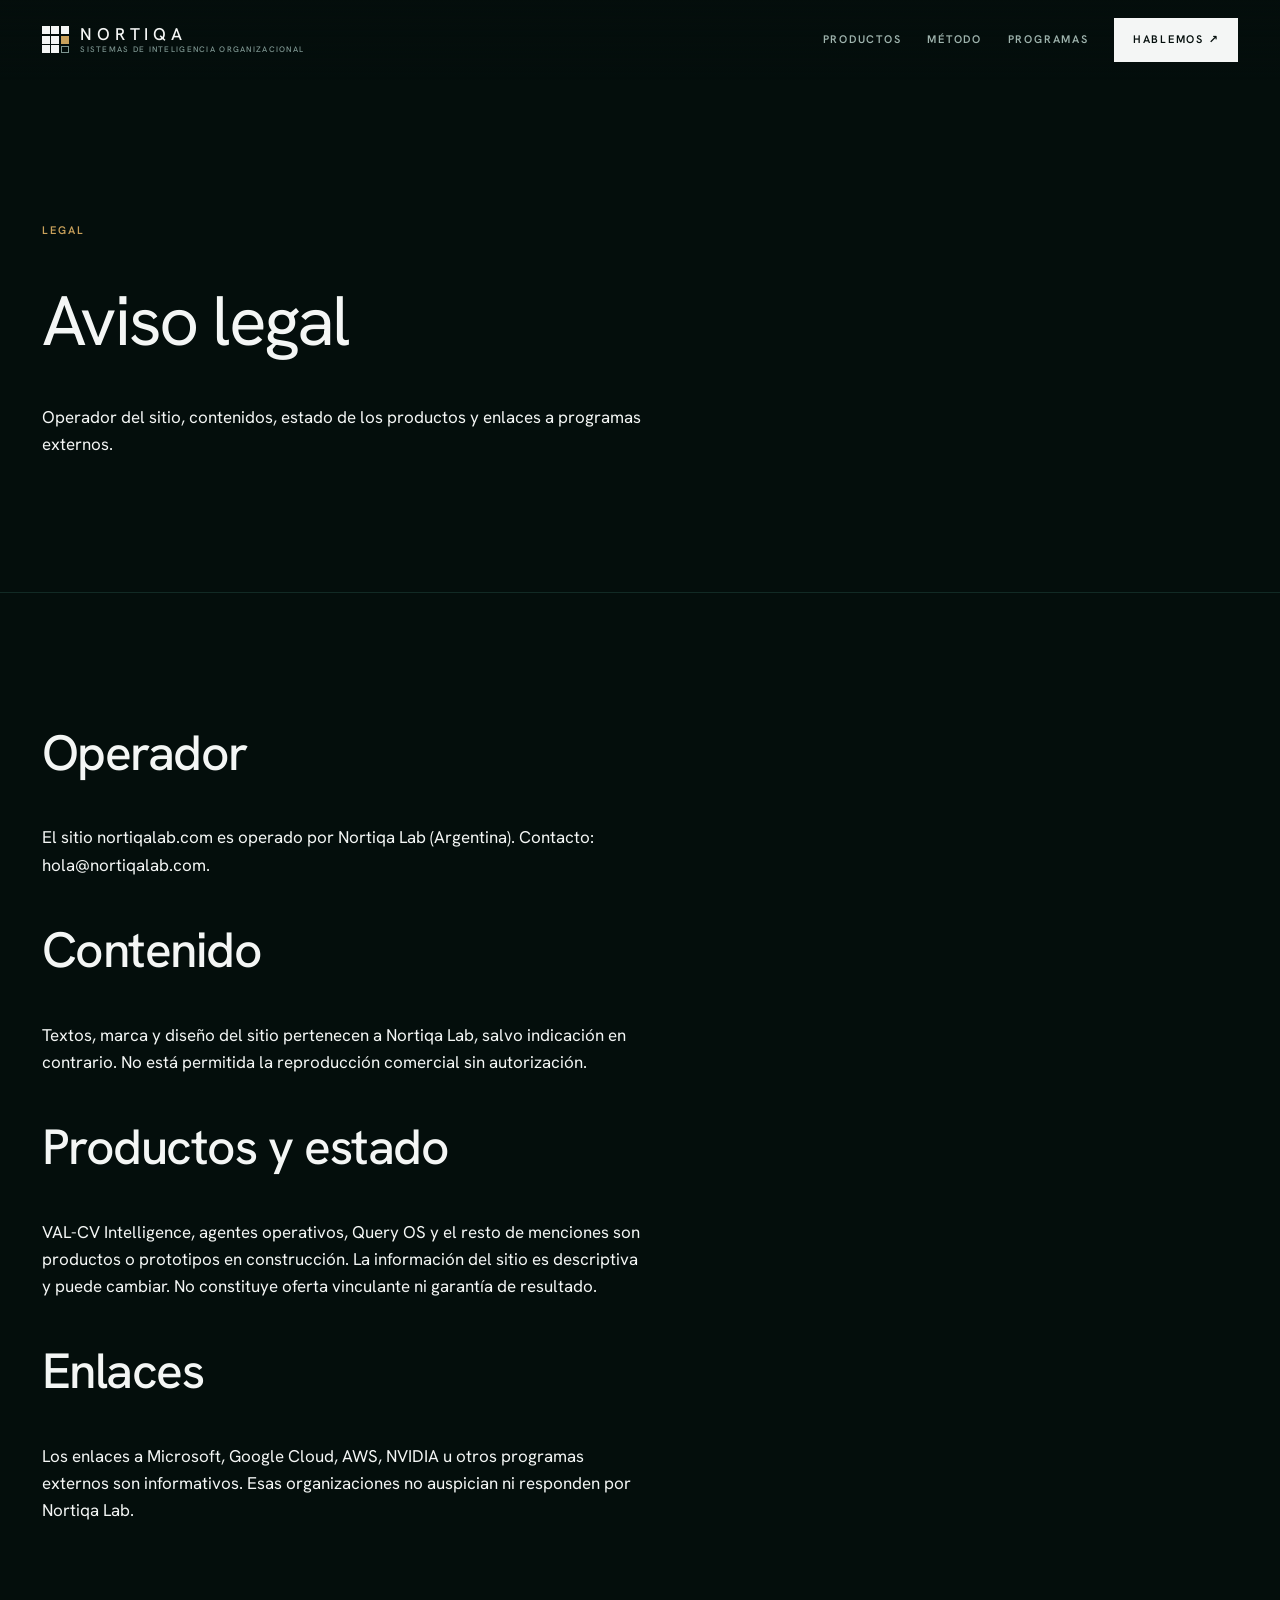
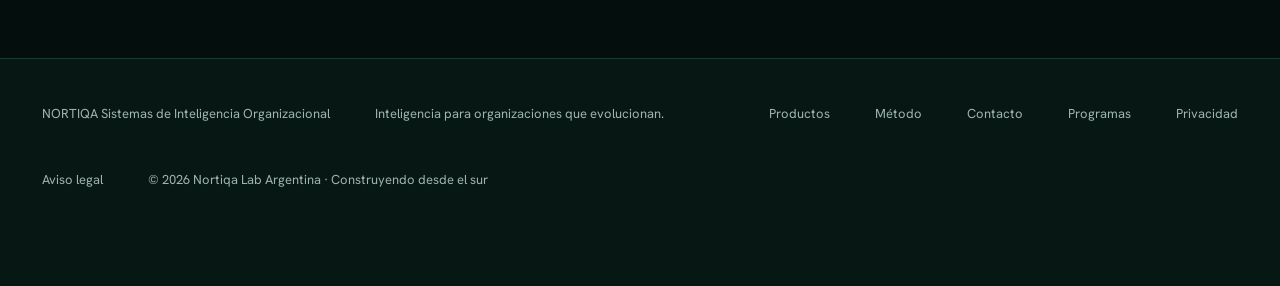
==== aviso-legal.html @ 589197c6 "Vista previa temporal del rediseno de Nortiqa Lab Copia para mirar el sitio en un dispositivo real. " ====
<!doctype html>
<html lang="es-AR">
  <head>
    <meta charset="utf-8">
    <meta name="viewport" content="width=device-width, initial-scale=1">
    <meta name="robots" content="noindex, nofollow">
    <title>Aviso legal – Nortiqa Lab</title>
    <link rel="stylesheet" href="styles.css">
  </head>
  <body>
    <a href="#contenido">Saltar al contenido</a>
    <header>
      <a href="index.html" aria-label="Nortiqa, inicio">
              NORTIQA<small> Sistemas de Inteligencia Organizacional</small>
      </a>
      <nav aria-label="Principal">
        <div id="nav-links">
          <a href="productos-ia.html">Productos</a>
          <a href="index.html#metodo">Método</a>
          <a href="programas-startup-ia.html">Programas</a>
        </div>
        <a href="contacto.html">Hablemos  ↗ </a>
      </nav>
    </header>
    <main id="contenido">
      <section>
        <p> Legal</p>
        <h1>Aviso legal</h1>
        <p>Operador del sitio, contenidos, estado de los productos y enlaces a programas externos.</p>
      </section>
      <section>
        <h2>Operador</h2>
        <p>El sitio nortiqalab.com es operado por Nortiqa Lab (Argentina). Contacto: <a href="mailto:hola@nortiqalab.com">hola@nortiqalab.com</a>.</p>
        <h2>Contenido</h2>
        <p>Textos, marca y diseño del sitio pertenecen a Nortiqa Lab, salvo indicación en contrario. No está permitida la reproducción comercial sin autorización.</p>
        <h2>Productos y estado</h2>
        <p>VAL-CV Intelligence, agentes operativos, Query OS y el resto de menciones son productos o prototipos en construcción. La información del sitio es descriptiva y puede cambiar. No constituye oferta vinculante ni garantía de resultado.</p>
        <h2>Enlaces</h2>
        <p>Los enlaces a Microsoft, Google Cloud, AWS, NVIDIA u otros programas externos son informativos. Esas organizaciones no auspician ni responden por Nortiqa Lab.</p>
      </section>
    </main>
    <footer>
      <a href="index.html">  NORTIQA<small> Sistemas de Inteligencia Organizacional</small>
      </a>
      <p>Inteligencia para organizaciones que evolucionan.</p>
      <a href="productos-ia.html">Productos</a>
      <a href="index.html#metodo">Método</a>
      <a href="contacto.html">Contacto</a>
      <a href="programas-startup-ia.html">Programas</a>
      <a href="privacidad.html">Privacidad</a>
      <a href="aviso-legal.html">Aviso legal</a>
    
     © 2026 Nortiqa Lab  Argentina · Construyendo desde el sur 
</footer>
  </body>
</html>
---- styles.css ----
@charset "utf-8";

/* ==========================================================================
   NORTIQA — sistema visual v2 "monolito"
   --------------------------------------------------------------------------
   Paleta del manual: #0D2B26 verde · #0F1F2E azul · #C9A15B oro
   #F4F6F5 hueso · #E1E4E2 gris · #1A1F23 casi negro

   Tipografía de marca: Aeonik (comercial). Sustituto libre: Hanken Grotesk.
   Se cambia en una sola variable, --sans.

   Capa 1  BASE    elementos semánticos pelados → viste las 7 interiores
   Capa 2  .home   la portada cinematográfica

   Sin librerías. Sin build. Abre con file://.
   ========================================================================== */

/* Hanken Grotesk, servida desde `assets/fuentes/`. Era la última dependencia
   remota del sitio: con el `@import` de Google, abrir el archivo sin internet
   dejaba la tipografía en la del sistema. Comprobado que Chrome la carga bajo
   `file://` con ruta relativa, así que no hace falta incrustarla en base64.

   Dos archivos para toda la familia porque la fuente es VARIABLE (100–900):
   un peso más no cuesta un archivo más. Primero `latin-ext`, después `latin`,
   en el orden en que las sirve Google. */

@font-face {
  font-family: 'Hanken Grotesk';
  font-style: normal;
  font-weight: 100 900;
  font-display: swap;
  src: url('assets/fuentes/hanken-grotesk-latin-ext.woff2') format('woff2');
  unicode-range: U+0100-02BA, U+02BD-02C5, U+02C7-02CC, U+02CE-02D7, U+02DD-02FF, U+0304, U+0308, U+0329, U+1D00-1DBF, U+1E00-1E9F, U+1EF2-1EFF, U+2020, U+20A0-20AB, U+20AD-20C0, U+2113, U+2C60-2C7F, U+A720-A7FF;
}

@font-face {
  font-family: 'Hanken Grotesk';
  font-style: normal;
  font-weight: 100 900;
  font-display: swap;
  src: url('assets/fuentes/hanken-grotesk-latin.woff2') format('woff2');
  unicode-range: U+0000-00FF, U+0131, U+0152-0153, U+02BB-02BC, U+02C6, U+02DA, U+02DC, U+0304, U+0308, U+0329, U+2000-206F, U+20AC, U+2122, U+2191, U+2193, U+2212, U+2215, U+FEFF, U+FFFD;
}

/* JetBrains Mono, sólo para la terminal. OFL 1.1 — el texto en
   `assets/fuentes/LICENCIA-jetbrains-mono.txt`.

   Subconjunto latino y SIN TABLAS DE SUSTITUCIÓN: 90 KB del original quedan en
   8,3. Las ligaduras se sacaron a propósito, no por peso — JetBrains Mono trae
   ligaduras de código y convertiría un `--flag` en una raya. En una terminal
   eso es mentira: ahí hay dos guiones. */
@font-face {
  font-family: 'JetBrains Mono';
  font-style: normal;
  font-weight: 400;
  font-display: swap;
  src: url('assets/fuentes/jetbrains-mono-latin.woff2') format('woff2');
}

/* --------------------------------------------------------------------------
   1. Tokens
   -------------------------------------------------------------------------- */

:root {
  color-scheme: dark;

  --green:  #0D2B26;
  --navy:   #0F1F2E;
  --gold:   #C9A15B;
  --bone:   #F4F6F5;

  --void:     #040E0C;
  --ground:   #071714;
  --surface:  #0B221E;
  --surface-2:#0E2A25;

  --ink:    var(--bone);
  --ink-2:  #9FB4AE;
  --ink-3:  #7E9691;
  --rule:   #1A3A34;
  --rule-2: #122A25;

  /* Los dos grises del manual de marca que nunca habían entrado a los tokens.
     Las tablas y los cuadros salen del verde: verde sobre verde aplanaba la
     página y no daba contraste. El fondo, las reglas de sección y el hero
     siguen siendo verdes — el gris es de los cuadros, no de la página. */
  --gris:       #1A1F23;   /* del manual */
  --gris-claro: #E1E4E2;   /* del manual */
  --gris-alto:  #232A30;   /* un escalón arriba: el hover */
  --gris-hondo: #14181D;   /* los cuadros secundarios */
  --gris-linea: #2B3238;   /* las juntas de las tablas */

  /* La paleta clara del sitio original (`nortiqalab.com`). El diseño de Codex
     ALTERNA claro y oscuro sección por sección; el nuestro era oscuro de punta
     a punta y por eso se veía apagado. Estos son sus valores exactos. */
  --claro:     #F3F5F2;   /* surface-soft */
  --claro-2:   #E9EEEB;   /* el tono alterno */
  --claro-3:   #DFE8E3;   /* surface-tint: el hover */
  --tinta:     #17221D;   /* el texto sobre claro */
  --tinta-2:   #5F6C68;   /* text-muted */
  --tinta-3:   #7C8A84;
  --linea:     #D3DBD7;   /* border */
  --linea-2:   #C8CEC7;

  /* El acento de capítulo. Por defecto es el oro de marca; sobre fondo claro
     el oro no llega a 4,5:1 contra #F3F5F2 —da 2,2— así que los capítulos
     claros lo bajan a un oro oscuro. `--gold` sigue siendo el oro literal
     para el hero, el encabezado y el pie, que son oscuros siempre. */
  --acento: var(--gold);

  /* El relieve: relleno igual al fondo de la sección, más su sombra y su luz.
     El radio es FIJO y uno solo para todas las piezas del relieve, chicas y
     grandes: es lo que las hace leer como el mismo material. Si escalara con
     el tamaño, un chip y una franja parecerían dos sistemas distintos. */
  --relieve-radio:  8px;
  --relieve:        var(--surface);
  --relieve-sombra: rgba(0, 0, 0, 0.45);
  --relieve-luz:    rgba(255, 255, 255, 0.05);

  /* El color del haz, en componentes RGB sueltos para que el canvas los pueda
     componer con alfa. Los capítulos claros los oscurecen: oro sobre blanco no
     se ve. Los lee `haz.js` de la grilla, no están fijos en el JS. */
  --haz-h: 201, 161, 91;
  --haz-v: 74, 158, 146;

  --gold-dim:  #8A6E3E;
  --gold-soft: rgba(201, 161, 91, 0.10);

  --sans: 'Hanken Grotesk', 'Aeonik', system-ui, -apple-system, sans-serif;

  --step--2: 0.6875rem;
  --step--1: 0.8125rem;
  --step-0:  1.0625rem;
  --step-1:  1.1875rem;
  --step-2:  clamp(1.3rem, 1.15rem + 0.7vw, 1.6rem);
  --step-3:  clamp(1.9rem, 1.45rem + 2.1vw, 3.1rem);
  --step-4:  clamp(2.3rem, 1.5rem + 3.6vw, 4.6rem);

  --gutter:  clamp(1.25rem, 0.7rem + 2.4vw, 3.5rem);

  /* Alto de las dos piezas fijas. Las usa el hero para no quedar debajo. */
  --alto-cabecera: 5rem;
  --alto-barra:    2.6rem;
  --shell:   80rem;
  --measure: 60ch;

  /* El relleno vertical de cada capítulo, o sea la MITAD del aire entre dos
     secciones. Subido: con la alternancia clara/oscura el relleno es además el
     tamaño del bloque de color, así que más aire hace que cada capítulo se lea
     como una escena y no como un bloque más de la lista.
     El interior (`--rhythm-s`) queda igual a propósito: separar más por fuera
     sin tocar lo de adentro es justamente lo que agrupa. */
  --rhythm:   clamp(5rem, 3.4rem + 6.2vw, 10.5rem);
  --rhythm-s: clamp(1.75rem, 1.3rem + 1.9vw, 3rem);

  --ease: cubic-bezier(0.22, 0.61, 0.36, 1);
  /* La interlínea del cuerpo. Es token porque hay un cálculo que la necesita:
     la altura del eyebrow, más abajo. */
  --interlinea: 1.6;

  /* Malla de fondo de los capítulos. Reproduce la textura del fondo ENCOM
     —grilla de 6px en verde azulado sobre negro— en CSS: pesa cero, no se
     escala y evita meter un archivo de 97 KB al sitio. */
  --malla:      rgba(0, 120, 112, 0.085);
  --malla-paso: 6px;
  --malla-halo: rgba(0, 84, 78, 0.20);   /* el verde donde vive la grilla */
}


/* --------------------------------------------------------------------------
   2. Base
   -------------------------------------------------------------------------- */

*, *::before, *::after { box-sizing: border-box; }

html { -webkit-text-size-adjust: 100%; scroll-behavior: smooth; }
@media (prefers-reduced-motion: reduce) { html { scroll-behavior: auto; } }

body {
  margin: 0;
  background: var(--void);
  color: var(--ink);
  font-family: var(--sans);
  font-size: var(--step-0);
  line-height: var(--interlinea);
  -webkit-font-smoothing: antialiased;
  overflow-x: hidden;
}

img { max-width: 100%; height: auto; display: block; }

h1, h2, h3, h4 {
  margin: 0;
  font-weight: 500;
  line-height: 1.06;
  letter-spacing: -0.025em;
  text-wrap: balance;
}

h1 { font-size: var(--step-4); font-weight: 400; letter-spacing: -0.035em; }
h2 { font-size: var(--step-3); letter-spacing: -0.03em; }
h3 { font-size: var(--step-1); font-weight: 600; line-height: 1.25; }

h1 em, h2 em, h3 em { font-style: normal; color: var(--acento); }

p { margin: 0; max-width: var(--measure); }

a {
  color: inherit; text-decoration: none;
  transition: color 160ms var(--ease), border-color 160ms var(--ease),
              background-color 160ms var(--ease);
}

:focus-visible { outline: 2px solid var(--gold); outline-offset: 3px; }

ul, ol { margin: 0; padding: 0; list-style: none; }
small { font-size: var(--step--1); }
::selection { background: var(--gold); color: var(--void); }

/* Etiqueta de instrumento. Es el vernáculo del propio manual de marca
   (NORTIQA, ARQUITECTURA + SISTEMAS VIVOS), no un adorno genérico. */
.hud {
  font-size: var(--step--2);
  font-weight: 600;
  letter-spacing: 0.18em;
  text-transform: uppercase;
  color: var(--ink-3);
}

/* --------------------------------------------------------------------------
   3. Precargador — mide la compilación real del shader
   -------------------------------------------------------------------------- */

#precarga {
  position: fixed; inset: 0; z-index: 90;
  display: grid; place-content: center; gap: 1.35rem;
  background: var(--void);
  transition: opacity 900ms var(--ease), visibility 900ms;
}

#precarga.fuera { opacity: 0; visibility: hidden; pointer-events: none; }

.precarga-grilla {
  display: grid;
  grid-template-columns: repeat(3, 1.5rem);
  grid-auto-rows: 1.5rem;
  gap: 0.32rem;
  justify-content: center;
}

.precarga-grilla i { background: var(--rule-2); transition: background-color 240ms var(--ease); }
.precarga-grilla i.on { background: var(--bone); }
.precarga-grilla i.oro { background: var(--gold); }

.precarga-pie { display: flex; justify-content: space-between; gap: 2.5rem; min-width: 17rem; }

/* Acá vivía el cromo achaflanado: un `clip-path` que cortaba la esquina
   superior izquierda y la inferior derecha del CTA del encabezado y de los dos
   botones del hero. Se sacó — los botones van cuadrados.

   Con él se fueron la variable `--chaflan` y la clase `.chaflan`, que ya
   estaba muerta: ningún elemento del sitio la usaba. */

/* --------------------------------------------------------------------------
   5. Encabezado y pie
   -------------------------------------------------------------------------- */

body > a[href="#contenido"] {
  position: fixed; left: -9999px; top: 0; z-index: 95;
  background: var(--gold); color: var(--void);
  font-weight: 600; font-size: var(--step--1); padding: 0.85rem 1.35rem;
}
body > a[href="#contenido"]:focus { left: 0.5rem; top: 0.5rem; }

body > header {
  position: fixed; inset: 0 0 auto 0; z-index: 40;
  display: flex; flex-wrap: wrap; align-items: center; justify-content: space-between;
  gap: 1rem var(--rhythm-s);
  padding: 1.1rem var(--gutter);
  /* El degradado va como `background-image` y el sólido como `background-color`,
     por separado: así el segundo puede transicionar cuando la página se
     despega del tope. Un atajo `background` no dejaría animar solo el color. */
  background-color: transparent;
  background-image: linear-gradient(to bottom, color-mix(in srgb, var(--void) 94%, transparent), transparent);
  transition: background-color 240ms var(--ease), border-color 240ms var(--ease);
  border-bottom: 1px solid transparent;
}

body > header > a:first-of-type,
.brand {
  position: relative;
  display: grid;
  grid-template-columns: auto auto;
  grid-template-rows: auto auto;
  align-items: center;
  justify-content: start;
  column-gap: 0.7rem;
  row-gap: 0.12rem;
  line-height: 1;
  font-weight: 500;
  font-size: 1.0625rem;
  letter-spacing: 0.28em;
}

body > header > a:first-of-type::before,
.brand::before {
  content: "";
  grid-row: 1 / 3;
  width: 1.7rem; height: 1.7rem;
  background:
    linear-gradient(var(--gold), var(--gold)) 100% 50% / 30% 30% no-repeat,
    linear-gradient(var(--bone), var(--bone)) 0    0   / 30% 30% no-repeat,
    linear-gradient(var(--bone), var(--bone)) 50%  0   / 30% 30% no-repeat,
    linear-gradient(var(--bone), var(--bone)) 100% 0   / 30% 30% no-repeat,
    linear-gradient(var(--bone), var(--bone)) 0    50% / 30% 30% no-repeat,
    linear-gradient(var(--bone), var(--bone)) 50%  50% / 30% 30% no-repeat,
    linear-gradient(var(--bone), var(--bone)) 0    100%/ 30% 30% no-repeat,
    linear-gradient(var(--bone), var(--bone)) 50%  100%/ 30% 30% no-repeat;
}

body > header > a:first-of-type::after,
.brand::after {
  content: "";
  position: absolute;
  width: 0.46rem; height: 0.46rem;
  top: 1.22rem; left: 1.22rem;
  border: 1px solid var(--ink-3);
}

body > header > a:first-of-type small,
.brand small {
  grid-column: 2;
  font-size: 0.5rem; font-weight: 500; letter-spacing: 0.16em;
  text-transform: uppercase; color: var(--ink-3); white-space: nowrap;
}

body > header nav { display: flex; flex-wrap: wrap; align-items: center; gap: 0.6rem clamp(1rem, 0.5rem + 1.4vw, 2rem); }
#nav-links { display: flex; flex-wrap: wrap; gap: 0.6rem clamp(1rem, 0.5rem + 1.4vw, 2rem); }

body > header nav a {
  font-size: var(--step--2); font-weight: 600; letter-spacing: 0.16em;
  text-transform: uppercase; color: var(--ink-2); padding-block: 0.4rem;
}
body > header nav a:hover { color: var(--gold); }

body > header nav > a:last-child {
  color: var(--void); background: var(--bone);
  padding: 0.7rem 1.15rem; min-height: 44px;
  display: inline-flex; align-items: center;
}
body > header nav > a:last-child:hover { background: var(--gold); }

body > footer {
  position: relative; z-index: 1;
  /* Mismo ancho de caja que los capítulos, sin envoltorio extra: el relleno
     lateral crece hasta centrar un contenido de `--shell`. El pie sigue
     ocupando todo el ancho —su fondo y su filete superior llegan al borde—,
     pero lo que se lee queda alineado con el resto de la página. */
  padding: var(--rhythm-s) max(var(--gutter), calc((100% - var(--shell)) / 2))
           clamp(4.5rem, 3.5rem + 3vw, 6rem);
  border-top: 1px solid var(--rule);
  background: var(--ground);
  display: flex; flex-wrap: wrap; align-items: flex-start; gap: var(--rhythm-s);
  font-size: var(--step--1); color: var(--ink-2);
}
body > footer p { flex: 1 1 16rem; }
body > footer a:not(.brand) { color: var(--ink-2); font-size: var(--step--1); }
body > footer a:not(.brand):hover { color: var(--gold); }

/* --------------------------------------------------------------------------
   6. Capa base (las 7 interiores, sin clases)
   -------------------------------------------------------------------------- */

/* `main` NO lleva z-index: con uno crearía un contexto de apilado propio y
   encerraría dentro suyo el orden que fija el contrato de apilado de más
   abajo. Sin z-index pinta en orden de documento, que es lo que se necesita. */
body > main { position: relative; }
body:not(.home) > main { padding-top: 5.5rem; }

body:not(.home) > main > section {
  padding: var(--rhythm) var(--gutter);
  max-width: calc(var(--shell) + var(--gutter) * 2);
  margin-inline: auto;
  display: flex; flex-direction: column; gap: var(--rhythm-s);
  align-items: flex-start;
  background: var(--void);
}
body:not(.home) > main > section + section { border-top: 1px solid var(--rule-2); }

body:not(.home) > main > section > p:first-child {
  max-width: none; font-size: var(--step--2); font-weight: 600;
  letter-spacing: 0.18em; text-transform: uppercase; color: var(--acento);
}

body:not(.home) > main > section > article {
  align-self: stretch; display: flex; flex-direction: column; gap: 0.55rem;
  padding-block: var(--rhythm-s); border-top: 1px solid var(--rule-2);
  font-size: var(--step--1); color: var(--ink-3);
}
body:not(.home) > main > section > article h3 { font-size: var(--step-2); color: var(--ink); }
body:not(.home) > main > section > article p  { font-size: var(--step-0); color: var(--ink-2); }

body:not(.home) > main > section > a {
  align-self: flex-start; font-size: var(--step--2); font-weight: 600;
  letter-spacing: 0.14em; text-transform: uppercase;
  padding: 0.95rem 1.5rem; min-height: 44px;
  display: inline-flex; align-items: center;
  border: 1px solid var(--rule); color: var(--ink);
}
body:not(.home) > main > section > a:hover { border-color: var(--gold); color: var(--gold); }
body:not(.home) > main > section > a:first-of-type { background: var(--gold); border-color: var(--gold); color: var(--void); }
body:not(.home) > main > section > a:first-of-type:hover { background: var(--bone); border-color: var(--bone); }
body:not(.home) > main > section > ul { display: grid; gap: 0.5rem; }

/* --------------------------------------------------------------------------
   7. La escena
   -------------------------------------------------------------------------- */

#escena {
  position: fixed; inset: 0; z-index: 0;
  width: 100%; height: 100%; display: block;
  background: var(--void);
}


.sin-webgl #escena { display: none; }
.sin-webgl #hero { background: radial-gradient(90% 70% at 50% 62%, #123029 0%, var(--void) 70%); }

/* --------------------------------------------------------------------------
   8. Hero
   -------------------------------------------------------------------------- */

/* Velo plano sobre la escena, en lugar de la malla que había acá.

   La malla eran dos tramas de 1 px enmascaradas con un radial. Se fue: sobre
   una escena 3D que ya tiene su propia geometría, una grilla encima compite en
   vez de acompañar —y las líneas finas sobre un canvas en movimiento titilan—.

   Queda un velo del verde institucional en el centro que cae al negro de marca
   en los bordes. Es una viñeta: concentra la atención donde está el titular y
   cierra las esquinas.

   Elipse y no círculo, y el foco un poco por ARRIBA del centro geométrico. Un
   círculo sobre una pantalla apaisada deja los costados negros y el verde
   queda de medallón; la elipse sigue la forma del hero. Y subir el foco manda
   el borde oscuro hacia abajo, que es donde `::after` ya apaga el pie: los dos
   degradados tiran para el mismo lado en vez de pelearse.

   El paso intermedio al 52% existe para que el verde no muera de golpe: con
   dos stops solos la caída se ve como un anillo.

   A 0.88 el velo es casi opaco: la escena no desaparece, queda como una
   presencia detrás del color. Es un tinte, no una ventana.

   Encima de la escena y no debajo: la escena es opaca. */
#hero::before {
  content: "";
  position: absolute;
  inset: 0;
  z-index: 0;
  pointer-events: none;
  background: radial-gradient(ellipse 92% 78% at 50% 45%,
    var(--green) 0%,
    color-mix(in srgb, var(--green) 42%, var(--void)) 52%,
    var(--void) 100%);
  opacity: 0.88;
}

#hero::after {
  content: "";
  position: absolute;
  inset: auto 0 0 0;
  height: 52%;
  /* 0, no -1: sin contexto de apilado propio en `#hero`, un -1 lo mandaría
     detrás de la escena 3D y el degradado desaparecería. */
  z-index: 0;
  pointer-events: none;
  background: linear-gradient(to top,
    var(--void) 0%,
    color-mix(in srgb, var(--void) 88%, transparent) 26%,
    color-mix(in srgb, var(--void) 40%, transparent) 66%,
    transparent 100%);
}

#hero {
  /* SIN `z-index`, por lo mismo que `.cap`. */
  position: relative;
  min-height: 100svh;
  /* Tres filas: aire, el texto, y la tira de capacidades abajo de todo, con
     hueco entre las dos últimas. */
  display: grid; grid-template-rows: 1fr auto auto;
  row-gap: clamp(1.75rem, 1.2rem + 2vw, 3rem);
  /* Arriba, el alto del encabezado fijo. Abajo, el de la barra de estado
     —también fija— más aire: sin eso la tira le queda DEBAJO, que es
     exactamente lo que pasó. Las dos alturas son variables, no números
     sueltos, porque si crece una tiene que crecer el hueco. */
  padding: var(--alto-cabecera) var(--gutter)
           calc(var(--alto-barra) + clamp(1.25rem, 0.9rem + 1.4vw, 2.25rem));
}

#hero > * { position: relative; z-index: 2; }

.hero-copy {
  grid-row: 2; justify-self: center; max-width: 46rem;
  display: flex; flex-direction: column; align-items: center; gap: 1.1rem;
  text-align: center;
  /* Sombra en vez de velo: la escena queda limpia y el texto legible
     sobre cualquier zona del agua. */
  text-shadow: 0 2px 30px rgba(4, 14, 12, 0.95), 0 1px 4px rgba(4, 14, 12, 0.9);
}

.hero-copy h1 { max-width: 16ch; }
.hero-copy > p:last-of-type { color: var(--ink-2); max-width: 52ch; }

.acciones { display: flex; flex-wrap: wrap; gap: 0.7rem; justify-content: center; margin-top: 0.5rem; }

.acciones a {
  font-size: var(--step--2); font-weight: 600; letter-spacing: 0.14em;
  text-transform: uppercase; padding: 0.95rem 1.6rem; min-height: 44px;
  display: inline-flex; align-items: center;
  border: 1px solid var(--rule);
  background: color-mix(in srgb, var(--void) 60%, transparent);
  backdrop-filter: blur(6px); -webkit-backdrop-filter: blur(6px);
}
.acciones a:hover { border-color: var(--acento); color: var(--acento); }
.acciones a:first-child { background: var(--acento); border-color: var(--acento); color: var(--claro); }
.acciones a:first-child:hover { background: var(--bone); border-color: var(--bone); color: var(--void); }

/* --- Rail de capítulos ------------------------------------------------- */

#capitulos {
  /* Más cerca del borde que el contenido: el `--gutter` llega a 3,5rem y ese
     espacio le hace falta al texto, no al rail. */
  position: fixed;
  left: clamp(0.85rem, 0.4rem + 1.1vw, 1.75rem);
  top: 50%; transform: translateY(-50%);
  z-index: 30;
  display: grid; gap: 0.5rem;
}

#capitulos a {
  display: grid; grid-template-columns: 0.5rem auto; align-items: center; gap: 0.7rem;
  font-size: var(--step--2); font-weight: 600; letter-spacing: 0.16em;
  text-transform: uppercase; color: var(--ink-3); min-height: 26px;
}
#capitulos a::before {
  content: ""; width: 0.5rem; height: 0.5rem;
  border: 1px solid currentColor; transition: background-color 200ms var(--ease);
}
#capitulos a:hover { color: var(--ink-2); }
#capitulos a[aria-current="true"] { color: var(--gold); }
#capitulos a[aria-current="true"]::before { background: var(--gold); }

/* El rail solo aparece cuando entra CON SUS ETIQUETAS. Antes había un modo
   intermedio de marcadores sin etiqueta, y una columna de cuadraditos mudos no
   navega nada: es ruido al costado del texto. O se lee o no está.

   El corte sale de una cuenta, no del ojo: el rail mide ~121 px y arranca a
   ~28 px del borde, así que termina en ~149. El contenido empieza en
   `(ancho - 80rem) / 2`. Para dejar 24 px de aire hace falta
   `(ancho - 1280) / 2 >= 173`, o sea 1626 px ≈ 102rem. Se redondea a 104.

   ⚠️ Depende del ANCHO del rail: si se le agrega relleno o filete, hay que
   rehacer esta cuenta y la del relleno de `.marcas`. */
@media (max-width: 104rem) { #capitulos { display: none; } }

/* --- Barra de estado --------------------------------------------------- */

#estado {
  position: fixed; inset: auto 0 0 0; z-index: 30;
  display: flex; align-items: center; justify-content: space-between; gap: 1rem;
  padding: 0.7rem var(--gutter);
  border-top: 1px solid var(--rule-2);
  background: color-mix(in srgb, var(--void) 82%, transparent);
  backdrop-filter: blur(10px); -webkit-backdrop-filter: blur(10px);
  font-variant-numeric: tabular-nums;
}
#estado > * { display: flex; align-items: center; gap: 0.55rem; }
#estado b { color: var(--gold); font-weight: 600; }

.senal { width: 0.4rem; height: 0.4rem; background: var(--gold); border-radius: 50%; }
@media (prefers-reduced-motion: no-preference) { .senal { animation: latir 2.4s var(--ease) infinite; } }
@keyframes latir { 0%, 100% { opacity: 1; } 50% { opacity: 0.2; } }

@media (max-width: 56rem) { #estado .solo-ancho { display: none; } }

/* --------------------------------------------------------------------------
   9. Capítulos de contenido
   -------------------------------------------------------------------------- */

.cap {
  /* SIN `z-index`: ver el contrato de apilado más arriba. El relleno opaco se
     fue a `::before` justamente para poder sacarlo de acá — como fondo de la
     sección quedaba por debajo de la escena 3D. */
  position: relative;
  padding: var(--rhythm) var(--gutter);
  display: flex; flex-direction: column; gap: var(--rhythm-s);
  align-items: stretch;
}

/* El relleno: tapa la escena 3D, deja pasar el campo de módulos. */
.cap::before {
  content: "";
  position: absolute;
  inset: 0;
  z-index: 0;
  pointer-events: none;
  /* El fondo de la sección es una variable: cada variante de capítulo la
     redefine y con eso cambia toda la sección, texto y cuadros incluidos. */
  background-color: var(--cap-fondo, var(--void));
}

/* La malla vive dentro de un halo verde y se desvanece en el negro, como en
   la textura original. La máscara radial es lo que la insinúa en vez de
   imponerla. */
.cap::after {
  content: "";
  position: absolute;
  inset: 0;
  z-index: 0;
  pointer-events: none;
  background-image:
    radial-gradient(125% 62% at 50% 0%, var(--malla-halo) 0%, transparent 72%),
    repeating-linear-gradient(to right,  var(--malla) 0 1px, transparent 1px var(--malla-paso)),
    repeating-linear-gradient(to bottom, var(--malla) 0 1px, transparent 1px var(--malla-paso));
  /* Todo en `scroll`: con las tramas en `fixed` la malla quedaba clavada al
     viewport y el capítulo se deslizaba por encima de una grilla quieta. Tiene
     que viajar con el contenido. */
  background-attachment: scroll;
  -webkit-mask-image: radial-gradient(115% 58% at 50% 0%, #000 0%, rgba(0,0,0,0.35) 42%, transparent 78%);
  mask-image: radial-gradient(115% 58% at 50% 0%, #000 0%, rgba(0,0,0,0.35) 42%, transparent 78%);
}


.cap > * { position: relative; z-index: 2; max-width: calc(var(--shell)); margin-inline: auto; width: 100%; }

/* El primer capítulo arranca opaco. Tuvo un degradado transparente para
   "emerger" de la escena, pero por esa franja se veía la parte baja del
   lienzo —donde están las piezas reflejadas en el plano— y cortado por el
   borde de la sección parecía un espejo. Igual no hace falta: el velo del
   hero ya termina en --void, así que la transición es continua sin él. */

.cap + .cap { border-top: 1px solid var(--rule-2); }

.cap-cabeza {
  display: grid; grid-template-columns: minmax(0, 11rem) minmax(0, 1fr);
  gap: 0.6rem var(--rhythm-s); align-items: baseline;
}
.cap-cabeza > p { max-width: none; color: var(--acento); }

/* Base: dos columnas, título a la izquierda y párrafos a la derecha. Enfoque
   usa esta. NO va apilada: sin nada que ocupe la derecha —Arquitectura tiene el
   mapa, Enfoque no— la sección queda medio vacía. */
.cap-cols { display: flex; flex-wrap: wrap; gap: var(--rhythm-s) var(--rhythm); align-items: flex-start; }
.cap-cols > .cap-cabeza { flex: 1 1 19rem; display: flex; flex-direction: column; gap: 0.9rem; }
.cap-cols > .cap-cabeza > p { align-self: flex-start; }

.cap-texto { flex: 1 1 27rem; display: flex; flex-direction: column; gap: 1.1rem; }
.cap-texto > p { color: var(--ink-2); }
.cap-texto > p:first-child {
  font-size: var(--step-2); font-weight: 400; line-height: 1.3;
  letter-spacing: -0.015em; color: var(--ink);
}

.chips { display: flex; flex-wrap: wrap; gap: 0.5rem; margin-top: 0.4rem; }
/* Relieve, sobre el `Neumorphism Button` de adamgiebl (uiverse.io, MIT).
   La ilusión es que la pieza está extruida del fondo, iluminada desde arriba a
   la izquierda: por eso el relleno tiene que ser EXACTAMENTE el color de la
   sección, y la sombra y la luz salen de ese mismo color. Si el relleno no
   coincide, se ve una caja pegada encima y no un relieve.

   Sin `cursor: pointer` a propósito: no son enlaces ni hacen nada al hacer
   clic. Reaccionan al mouse, que es lo que se buscaba, sin prometer que
   llevan a algún lado. */
.chip {
  font-size: var(--step--2); font-weight: 600; letter-spacing: 0.12em;
  text-transform: uppercase; color: var(--ink-2);
  padding: 0.62rem 1.05rem;
  border-radius: var(--relieve-radio);
  background: var(--relieve);
  border: 1px solid var(--relieve);
  box-shadow:  6px  6px 12px var(--relieve-sombra),
              -6px -6px 12px var(--relieve-luz);
  transition: box-shadow 220ms var(--ease), color 220ms var(--ease),
              transform 220ms var(--ease);
}
/* Al pasar el mouse sube un poco y la sombra se alarga; al apretar se hunde.
   Es la misma luz, solo cambia la distancia. */
.chip:hover {
  color: var(--acento);
  transform: translateY(-1px);
  box-shadow:  9px  9px 18px var(--relieve-sombra),
              -9px -9px 18px var(--relieve-luz);
}
.chip:active {
  transform: none;
  box-shadow: inset 4px 4px 9px var(--relieve-sombra),
              inset -4px -4px 9px var(--relieve-luz);
}

.chip--oro { color: var(--acento); }


.tarjetas {
  position: relative;
  display: grid; grid-template-columns: repeat(auto-fit, minmax(min(100%, 17rem), 1fr));
  gap: 1px; background: var(--gris-linea); border: 1px solid var(--gris-linea);
}
/* Los haces (`haz.js`): un lienzo por GRILLA, puesto DETRÁS de los cuadros.
   Los cuadros son opacos, así que el haz solo puede asomar por la junta de
   1 px que los separa — el recorte es físico, no dibujado, y no hay manera de
   que el haz aparezca en el medio de un cuadro.

   `inset: -1px` y no 0: se estira sobre el borde del módulo para que las reglas
   de arriba y abajo también sean vía. En pantalla ancha cada grilla entra en
   una sola fila y esas dos reglas son las ÚNICAS divisiones horizontales que
   hay. */
.haz {
  position: absolute; top: -1px; left: -1px; z-index: 0;
  /* El tamaño va EXPLÍCITO. `<canvas>` es un elemento reemplazado: con
     `inset` solo, no se estira — se queda con su tamaño intrínseco de
     300×150 px y se planta arriba a la izquierda, asomando por debajo de la
     grilla. El componente original también lo dimensiona (`h-full w-full`).
     El +2px es para cubrir el borde de 1 px del módulo. */
  width: calc(100% + 2px); height: calc(100% + 2px);
  display: block; pointer-events: none;
}

.tarjeta {
  position: relative; z-index: 1;
  display: flex; flex-direction: column; gap: 0.8rem;
  padding: clamp(1.4rem, 1rem + 1.3vw, 2.1rem);
  background: var(--gris);
  transition: background-color 220ms var(--ease);
}
.tarjeta:hover { background: var(--gris-alto); }
.tarjeta > .hud { color: var(--acento); }
.tarjeta p { color: var(--ink-2); }
.tarjeta ul { display: grid; gap: 0.4rem; padding-top: 0.3rem; }
.tarjeta li { font-size: 0.875rem; color: var(--ink-3); padding-left: 1.05rem; position: relative; }
.tarjeta li::before { content: ""; position: absolute; left: 0; top: 0.6em; width: 6px; height: 6px; background: var(--gold-dim); }
.tarjeta > a:last-child {
  align-self: flex-start; font-size: var(--step--2); font-weight: 600;
  letter-spacing: 0.14em; text-transform: uppercase; color: var(--acento);
  margin-top: auto; padding-top: 0.7rem; min-height: 44px;
  display: inline-flex; align-items: flex-end;
}
.tarjeta > a:last-child:hover { color: var(--bone); }
.tarjeta-media { display: block; order: -1; border: 1px solid var(--rule); background: var(--navy); }

.pasos { display: grid; grid-template-columns: repeat(auto-fit, minmax(min(100%, 13rem), 1fr)); gap: 0 var(--rhythm-s); }
.paso { display: flex; flex-direction: column; gap: 0.55rem; padding: 1.6rem 0; border-top: 1px solid var(--rule); position: relative; }
.paso::before { content: ""; position: absolute; top: -1px; left: 0; width: 2.5rem; height: 3px; background: var(--acento); }
.paso .hud { color: var(--acento); }
.paso p { color: var(--ink-2); font-size: 0.9375rem; }

/* `gap: 0`: los dos únicos hijos en flujo son el mapa y el tablero, y el
   tablero va PEGADO al mapa. La separación de la columna con lo de arriba la
   sigue dando el `margin-top` del propio mapa. */
.arq { display: flex; flex-direction: column; gap: 0; margin-top: 0.4rem; }
.arq-nucleo { display: flex; flex-wrap: wrap; align-items: center; gap: 0.7rem 1.2rem; padding: 1.3rem; border: 1px solid var(--gris-linea); background: var(--gris); }
.arq-nucleo > strong { font-size: var(--step-2); font-weight: 600; letter-spacing: 0.06em; color: var(--acento); line-height: 1; }
.arq-nucleo > small { margin-right: auto; }
/* Fuera de la vista, dentro del documento. No se usa `display: none` ni
   `visibility: hidden`: las dos lo sacan también del árbol de accesibilidad, y
   lo que se busca es lo contrario — que el lector de pantalla SÍ lo encuentre. */
.solo-lectores {
  position: absolute;
  width: 1px; height: 1px;
  margin: -1px; padding: 0; border: 0;
  overflow: hidden; white-space: nowrap;
  clip-path: inset(50%);
}

/* El tablero de LEDs, directamente sobre el capítulo — sin caja.

   Tuvo una tira oscura mientras los puntos eran verde de terminal, porque ese
   verde sobre el claro de la sección da 1,80:1 y es ilegible. Con los puntos
   en gris el problema desaparece: `--ink-2` da 4,67:1 sobre el mismo fondo, y
   es el gris del párrafo de al lado. Los apagados van en `--rule`, 1,20:1: se
   leen como trama, no compiten.

   Los dos colores los lee `tablero.js` del CSS, así que el tablero sigue al
   capítulo si alguna vez le cambian la paleta.

   El ancho sale solo: es hermano del mapa dentro de `.arq`. */
.tablero {
  /* Pegado al mapa, sin caja propia: los puntos apoyan directamente contra el
     borde inferior del mapa. */
  margin-top: 0;
  padding: 0;
  overflow: hidden;

  /* Los dos grises del letrero, acá y no en el JS, que los lee de estas dos
     variables. Es un ADORNO: repite palabras que ya están escritas en
     `.arq-cadena`, que sigue en el documento para los lectores de pantalla.
     Por eso se pueden aclarar por debajo del mínimo de un texto.

     Están ACLARADOS a propósito hasta el umbral de lo perceptible: 1,59:1
     contra el fondo. Se buscaba que apenas se vean.

     Los dos se aclararon JUNTOS. El número que gobierna si las letras se
     distinguen de la trama no es encendido contra el fondo sino encendido
     contra apagado —hoy 1,46:1—; bajando sólo el primero, el letrero se
     desarma en un campo de puntos parejo antes de volverse tenue. */
  --led:     #B6C0BC;
  --led-off: #E0E5E2;
  line-height: 0;      /* el canvas es en línea: sin esto deja un hueco abajo */
}
.tablero canvas { display: block; }

.arq-cadena { display: flex; flex-wrap: wrap; align-items: center; gap: 0.45rem 0.7rem; }
.arq-cadena > span {
  font-size: var(--step--2); font-weight: 600; letter-spacing: 0.14em; text-transform: uppercase;
  color: var(--ink-2); padding: 0.55rem 0.85rem; border-bottom: 2px solid var(--rule);
}
.arq-cadena > i { font-style: normal; color: var(--acento); font-size: 0.6rem; }

.etapa {
  display: flex; flex-wrap: wrap; align-items: baseline; gap: 0.35rem 1rem;
  padding: 1.05rem 1.3rem; border-left: 3px solid var(--acento);
  /* SIN `max-width: none`: se salía de la caja central y arrancaba pegada al
     borde, justo donde vive el rail de capítulos. Medido: el contenido empezaba
     exactamente en la misma x que el rail, en todos los anchos. */
  background: var(--gris);
}
.etapa strong { font-size: var(--step-1); font-weight: 600; }

.capacidades {
  position: relative;
  display: grid; grid-template-columns: repeat(auto-fit, minmax(min(100%, 11rem), 1fr));
  gap: 1px; background: var(--gris-linea); border-block: 1px solid var(--gris-linea);
}
.capacidad { position: relative; z-index: 1; display: flex; flex-direction: column; gap: 0.2rem; padding: 1.15rem 1.3rem; background: var(--gris-hondo); max-width: none; }
.capacidad strong { font-weight: 600; font-size: var(--step-0); }
.capacidad small { font-size: 0.8125rem; color: var(--ink-3); }

.medicion {
  flex: 1 1 100%;
  display: grid; grid-template-columns: repeat(auto-fit, minmax(min(100%, 9rem), 1fr));
  gap: 1px; background: var(--gris-linea); border: 1px solid var(--gris-linea);
  margin-top: var(--rhythm-s); font-variant-numeric: tabular-nums;
}
.medicion > div { background: var(--gris-hondo); padding: 0.95rem 1.1rem; display: flex; flex-direction: column; gap: 0.15rem; }
.medicion dt { font-size: var(--step--2); color: var(--ink-3); letter-spacing: 0.1em; text-transform: uppercase; }
.medicion dd { margin: 0; font-size: var(--step-1); font-weight: 600; color: var(--acento); }

.pie-marca { display: flex; flex-direction: column; gap: 0.9rem; flex: 1 1 20rem; }
.pie-links { display: flex; flex-wrap: wrap; gap: 0.6rem 1.4rem; flex: 1 1 18rem; }
body > footer > .hud { flex: 1 1 100%; }

/* --------------------------------------------------------------------------
   10. Adaptación
   -------------------------------------------------------------------------- */

@media (min-width: 72rem) {
  .pasos, #aplicaciones .tarjetas, .capacidades { grid-template-columns: repeat(5, minmax(0, 1fr)); }
}

@media (max-width: 48rem) {
  .cap-cabeza { grid-template-columns: 1fr; gap: 0.4rem; }
  body > header { align-items: flex-start; }
  #hero { min-height: 92svh; }
}

@media (prefers-reduced-motion: reduce) {
  *, *::before, *::after {
    animation-duration: 0.01ms !important;
    animation-iteration-count: 1 !important;
    transition-duration: 0.01ms !important;
  }
}

@media print {
  body > header, #estado, #capitulos, #escena, #precarga, .medicion { display: none !important; }
  body { background: #fff; color: #000; }
}

/* --------------------------------------------------------------------------
   12. Variantes de capítulo
   -------------------------------------------------------------------------- */

/* El sitio original alterna claro y oscuro sección por sección; el nuestro era
   oscuro de punta a punta y por eso se leía apagado. Acá la variante no toca
   ninguna regla de componente: redefine TOKENS dentro del capítulo y con eso
   arrastra el texto, los cuadros, las juntas, la malla, el acento y hasta el
   color del haz.

   ⚠️ Los cuadros tienen que quedar OPACOS en todas las variantes. El lienzo de
   los haces va detrás de ellos y son ellos los que lo recortan: un cuadro
   translúcido deja ver el haz de punta a punta, que es justo lo que se sacó. */

.cap--claro,
.cap--claro-2 {
  --cap-fondo:   var(--claro);
  --ink:         var(--tinta);
  --ink-2:       var(--tinta-2);
  --ink-3:       var(--tinta-3);
  --rule:        var(--linea);
  --rule-2:      var(--linea-2);
  --acento:      #7A6032;     /* el oro de marca sobre claro da 2,2:1 */
  --gris:        #FFFFFF;     /* el cuadro, un paso más claro que la sección */
  --gris-alto:   var(--claro-3);
  --gris-hondo:  var(--claro-2);
  --gris-linea:  var(--linea);
  --malla:       rgba(23, 34, 29, 0.05);
  --malla-halo:  transparent;
  --relieve:        var(--claro);
  --relieve-sombra: #D3D8D4;
  --relieve-luz:    #FFFFFF;
  --haz-h:       122, 96, 50;
  --haz-v:       33, 91, 70;
  color: var(--ink);
}

.cap--claro-2 {
  --cap-fondo: var(--claro-2);
  --relieve:        var(--claro-2);
  --relieve-sombra: #C9CFCB;
  --gris:      var(--claro);
  --gris-hondo: #E1E7E3;
}

/* El azul profundo del manual, que en el original es la sección de productos. */
.cap--azul {
  --cap-fondo:  var(--navy);
  --gris:       #152B3D;
  --gris-alto:  #1B3347;
  --gris-hondo: #122435;
  --gris-linea: #23394C;
  --rule:       rgba(244, 246, 245, 0.14);
  --rule-2:     rgba(244, 246, 245, 0.10);
  --ink-2:      #9DABB0;
  --ink-3:      #7F8D93;
  --malla:      rgba(244, 246, 245, 0.028);
  --malla-halo: transparent;
}

/* El cierre: el degradado verde→azul del original. Va en `::before`, que es
   donde vive el relleno de la sección. */
.cap--cierre {
  --malla: transparent;
  --malla-halo: transparent;
  text-align: center;
}
.cap--cierre::before {
  background-image: linear-gradient(120deg, var(--green) 0%, var(--navy) 100%);
}
.cap--cierre .cap-cabeza,
.cap--cierre > p { margin-inline: auto; }

/* --------------------------------------------------------------------------
   13. La tira de capacidades, al pie del hero
   -------------------------------------------------------------------------- */

/* Como en el original: cinco capacidades separadas por filetes, sobre la
   escena, sin relleno. Es la misma `.capacidades` de antes —mismo marcado—
   pero sin la caja: acá el fondo es la escena 3D y taparla sería un desperdicio. */
#hero > .tira {
  grid-row: 3;
  position: relative; z-index: 2;
  width: 100%; max-width: var(--shell); margin-inline: auto;
  /* Cinco exactas, no `auto-fit`: con `auto-fit` el navegador arma tantas
     columnas como entren —ocho a 1440 px— y las cinco capacidades quedan
     apretadas a la izquierda con tres huecos al costado. */
  grid-template-columns: repeat(5, minmax(0, 1fr));
  gap: 0;
  background: none;
  border: 0;
  border-top: 1px solid rgba(244, 246, 245, 0.12);
}
/* --------------------------------------------------------------------------
   La terminal de Aplicaciones
   --------------------------------------------------------------------------
   Reemplaza a las cinco tarjetas que había acá: los títulos son las pestañas y
   lo que decía cada tarjeta lo escribe la terminal.

   Copia del `terminal-animation` de cult-ui, incluido lo que se me había
   escapado en el primer intento: la barra de pestañas va ABAJO y CENTRADA, en
   pastillas —no arriba, en solapas—, y la ventana ENTRA DESLIZÁNDOSE desde
   abajo cuando aparece en pantalla.

   Trae la segunda tipografía del sitio, monoespaciada de la pila del sistema:
   una terminal sin mono no es una terminal, no suma un archivo, y el `ch` que
   anima el tipeo sólo es exacto con ancho fijo.
   -------------------------------------------------------------------------- */

/* La sección pierde su relleno de abajo: la ventana tiene que APOYARSE en el
   borde inferior. No es un capricho de encuadre — de ahí nace el movimiento.
   La ventana sube desde ese borde, y por eso el original la redondea sólo
   arriba y la deja viva abajo. Con aire muerto debajo, sube hacia la nada y el
   gesto no se lee.

   El relleno de arriba y los laterales no se tocan: la sección conserva su
   ritmo con las vecinas. */
#aplicaciones { padding-bottom: 0; }

.terminal {
  /* Antes acá vivía la pila del sistema, y eso significaba que la terminal NO
     tenía tipografía elegida: usaba lo que el `fontconfig` de cada visitante
     devolviera para `monospace`. En la máquina de Leandro eso resolvía a
     Px437 IBM VGA 8x16, una tipografía de mapa de bits; en una Mac, Menlo; en
     Windows, Consolas. Tres visitantes, tres terminales.

     La pila queda DETRÁS como reserva, por si el archivo no carga. */
  --term-mono: 'JetBrains Mono', ui-monospace, SFMono-Regular, 'SF Mono', Menlo,
               Consolas, 'Liberation Mono', monospace;
  margin-top: var(--rhythm-s);
  /* 43rem es el ancho del demo original (`max-w-[43rem]`), y no es arbitrario:
     una terminal se lee en columna angosta. A todo el ancho del capítulo, las
     líneas quedan flotando a la izquierda de un campo negro enorme —que es lo
     que pasaba— y el ojo no encuentra dónde apoyarse.

     Pisa el `max-width` de `.cap > *` por orden en la hoja, no por
     especificidad: las dos reglas valen lo mismo y gana la última. */
  max-width: 43rem;
  /* Recorta el marco mientras entra desde abajo. Sin esto, los 16rem de
     desplazamiento inicial estiran la página. */
  overflow: hidden;
  font-family: var(--term-mono);
}

.term-marco {
  display: flex;
  flex-direction: column;
  background: #071310;
  border: 1px solid #14332C;
  /* `rounded-t-xl` del original: redondeado arriba, vivo abajo. La ventana
     está pensada para apoyarse en el borde inferior. */
  border-radius: 12px 12px 0 0;
  overflow: hidden;
}

/* La entrada. `translateY(16rem)` y la curva son los del original
   —`translate-y-64`, `cubic-bezier(0.16, 1, 0.3, 1)`, un segundo—: arranca
   rápido y frena largo, que es lo que la hace ver pesada en vez de saltada. */
.term-marco {
  transform: translateY(16rem);
  transition: transform 1000ms cubic-bezier(0.16, 1, 0.3, 1);
}
.terminal.visible .term-marco { transform: translateY(0); }

/* Alto fijo para las caras: sin esto la barra de pestañas sube y baja según
   cuántas líneas tenga la pestaña elegida, y la barra es justo lo que el
   visitante está por tocar. */
/* 22rem de contenido más la barra dan una ventana de unas 26rem, cerca de las
   28 del original. Alto FIJO y no según el contenido: sin esto la barra de
   pestañas sube y baja según cuántas líneas tenga la elegida, y la barra es
   justo lo que el visitante está por tocar. */
.term-caras {
  flex: 1;
  min-height: 22rem;
  padding: 1.6rem 1.75rem 0.9rem;
}
/* Acá estuvo la marca en ASCII —la grilla del logotipo dibujada con bloques,
   con interlínea 1 para que las filas se fundieran en columnas—. Se sacó: el
   logotipo ya está en el encabezado de la página y repetirlo adentro de la
   terminal lo gastaba. Con él se fueron `.term-acento` y el uso de
   `.term-tenue` en el cartel. */

.term-panel { overflow-x: auto; }
.term-panel:focus-visible { outline: 2px solid var(--gold); outline-offset: -2px; }
.term-panel > p,
.term-salida > p {
  margin: 0;
  white-space: pre;
  /* 14,5px. Venía de 13 y quedaba chico contra el titular de la sección. */
  font-size: 0.90625rem;
  line-height: 1.9;
  color: #8FA8A2;
}

.term-signo { color: #55706A; margin-right: 0.65rem; user-select: none; }

/* El tipeo anima el ANCHO en `ch`, no corta la cadena: así el texto está
   entero en el DOM desde el principio y un lector de pantalla encuentra la
   orden completa en vez de una línea a medio escribir. El original tipea con
   `command.slice(0, n)` y pierde eso. */
.term-cmd {
  display: inline-block;
  overflow: hidden;
  white-space: nowrap;
  vertical-align: bottom;
  width: 0;
  color: #EAF2EF;
}

.term-linea { opacity: 0; transition: opacity 240ms var(--ease); }
.term-linea.on { opacity: 1; }
.term-hueco { line-height: 0.9; }

/* El cursor de bloque: en la orden mientras escribe, y en el prompt final
   cuando terminó. En el original nunca se apaga (`hideCursorOnComplete` en
   falso) y late para siempre. */
.term-orden::after,
.term-cola::after {
  content: "";
  display: none;
  width: 0.55em; height: 1.05em;
  vertical-align: -0.2em;
  background: #EAF2EF;
}
.term-panel.tipeando .term-orden::after,
.term-panel.listo .term-cola::after {
  display: inline-block;
  animation: term-late 1.06s steps(1, end) infinite;
}
.term-cola { opacity: 0; transition: opacity 240ms var(--ease); }
.term-panel.listo .term-cola { opacity: 1; }
@keyframes term-late { 0%, 50% { opacity: 1; } 50.01%, 100% { opacity: 0; } }

/* --- La barra de pestañas, abajo y centrada ------------------------------ */

.term-barra { display: flex; justify-content: center; padding: 0 1rem 1.5rem; }

.term-tabs {
  display: inline-flex;
  align-items: center;
  gap: 0;
  max-width: 100%;
  overflow-x: auto;
  scrollbar-width: none;
  padding: 4px;
  border: 1px solid #1B3B34;
  border-radius: 10px;
  background: rgba(255, 255, 255, 0.04);
}
.term-tabs::-webkit-scrollbar { display: none; }

/* Las pestañas NO van en monoespaciada aunque el original lo haga: no son
   salida de terminal, son navegación. Llevan el mismo tratamiento que el menú
   del encabezado —Hanken Grotesk, versalitas, 0.16em de espaciado, peso 600—
   para que se lean como parte del sitio y no como un widget pegado.

   Así la monoespaciada queda acotada a lo único que de verdad la necesita: lo
   que la terminal escribe. */
.term-tab {
  flex: 0 0 auto;
  appearance: none;
  border: 0;
  border-radius: 6px;
  padding: 0.45rem 0.85rem;
  background: none;
  font-family: var(--sans);
  font-size: var(--step--2);
  font-weight: 600;
  letter-spacing: 0.16em;
  text-transform: uppercase;
  color: #6E8580;
  cursor: pointer;
  transition: background-color 150ms var(--ease), color 150ms var(--ease);
}
.term-tab:hover { color: #C7D6D1; }
/* La pastilla activa: clara sobre el fondo oscuro, como en el original. */
.term-tab.on { background: var(--bone); color: #0A1B17; }
.term-tab:focus-visible { outline: 2px solid var(--gold); outline-offset: 2px; }

@media (max-width: 40rem) {
  .term-caras { padding: 1.15rem 1.1rem 0.8rem; min-height: 13rem; }
  .term-panel > p, .term-salida > p { font-size: 0.84rem; }
  .term-tab { padding: 0.4rem 0.6rem; letter-spacing: 0.1em; }
}

/* Movimiento reducido: la ventana ya está en su lugar y `terminal.js` deja las
   líneas puestas. Queda el cursor quieto, que es un rasgo del objeto, no una
   animación de entrada. */
@media (prefers-reduced-motion: reduce) {
  .term-marco { transform: none; transition: none; }
  .term-linea, .term-cola { transition: none; }
  .term-panel.tipeando .term-orden::after,
  .term-panel.listo .term-cola::after { animation: none; }
}


/* Acá hubo un desenfoque progresivo detrás de la tira —dos capas de
   `backdrop-filter` con máscaras solapadas, de nada arriba a todo abajo—.
   Se sacó: costaba desenfocar un canvas vivo en cada cuadro y no aportaba
   nada visible sobre una escena que ya es oscura en esa zona.

   O sea que la regla escrita más arriba —el vidrio va SÓLO fuera del hero—
   se probó y se confirmó. No volver a intentarlo sin una razón nueva. */

#hero > .tira > .capacidad {
  background: none;
  /* Icono a la izquierda y las dos líneas al lado, como en el original. */
  flex-direction: row; align-items: center;
  gap: 0.8rem;
  padding: clamp(0.9rem, 0.7rem + 0.6vw, 1.35rem) 1rem;
  border-right: 1px solid rgba(244, 246, 245, 0.09);
}
#hero > .tira > .capacidad:first-child { padding-left: 0; }
#hero > .tira > .capacidad:last-child  { border-right: 0; }
#hero > .tira > .capacidad > span { display: flex; flex-direction: column; gap: 0.15rem; min-width: 0; }
#hero > .tira strong { font-size: var(--step--1); font-weight: 600; }
#hero > .tira small  { font-size: var(--step--2); color: var(--ink-3); }

/* Iconos de Lucide (ISC), incrustados. Toman el color del capítulo por
   `currentColor`, que es justamente lo que un `<img>` no puede hacer. */
.icono {
  flex: 0 0 auto;
  width: 1.55rem; height: 1.55rem;
  color: var(--acento);
  overflow: visible;
}
/* El módulo activado del isotipo: una de las cuatro celdas, llena. */
.icono--grilla rect:nth-of-type(2) { fill: currentColor; }

/* --------------------------------------------------------------------------
   14. El cromo fijo sobre secciones claras
   -------------------------------------------------------------------------- */

/* El encabezado, el rail y la barra de estado son `fixed`: quedan fuera de la
   sección y no heredan sus tokens. Sobre un capítulo claro, texto hueso sobre
   claro desaparece.

   `app.js` marca un tono POR PIEZA en el `body` —`data-tono-cab`,
   `data-tono-rail`, `data-tono-barra`— y acá basta con INTERCAMBIAR dos tokens
   —`--void` y `--bone`— para que cada una se dé vuelta entera, botón e isotipo
   incluidos. No hace falta reescribir ninguna regla. */
/* Un tono POR PIEZA, y cada una mira lo que tiene detrás en el lugar donde
   está: el encabezado lo que cruza su borde inferior, el rail el medio del
   viewport —ocupa todo el alto—, y la barra lo que tiene justo encima. Con una
   sola respuesta para las tres, el encabezado quedaba claro sobre el hero
   oscuro y la barra tomaba el tono de una sección que ni siquiera se veía
   abajo. */
body[data-tono-cab="claro"] > header,
body[data-tono-rail="claro"] #capitulos,
body[data-tono-barra="claro"] #estado {
  --void:   var(--claro);
  --bone:   var(--tinta);
  --ink:    var(--tinta);
  --ink-2:  var(--tinta-2);
  --ink-3:  var(--tinta-3);
  --gold:   #7A6032;
  --rule:   var(--linea);
  --rule-2: var(--linea-2);
  color: var(--tinta);
}

/* --------------------------------------------------------------------------
   15. Disposición de las tarjetas
   -------------------------------------------------------------------------- */

/* Una sola fila, siempre, y si no entra se corre en horizontal.

   El scroll lo hace el ENVOLTORIO y no la grilla. Si lo hiciera la grilla, el
   lienzo de los haces —que va posicionado adentro— quedaría del ancho visible
   y no del ancho real: al correr las tarjetas, los haces se quedarían atrás y
   caerían fuera de las juntas. Con el riel afuera, la grilla es tan ancha como
   su contenido, el lienzo la cubre entera y todo se desplaza junto.

   Efecto lateral bienvenido: en una sola fila no hay celdas vacías, así que
   el recorte de `haz.js` no tiene nada que excluir. */
.riel {
  /* Consulta de contenedor: las columnas se calculan contra el ancho del riel.
     Sin esto, `1fr` bajo `width: max-content` no tiene tope —cada tarjeta se
     estira a lo que pida su texto— y la fila medía 2842 px aunque sobrara
     lugar. */
  container-type: inline-size;
  overflow-x: auto;
  overscroll-behavior-x: contain;
  scrollbar-width: thin;
  scrollbar-color: var(--gris-linea) transparent;
}
.riel > .tarjetas--fila {
  max-width: none;
  width: max-content;
  min-width: 100%;
  grid-template-columns: none;
  grid-auto-flow: column;
  /* Entran las cuatro justas cuando hay lugar; si no, no bajan de 17rem y la
     fila se corre. Se descuentan las juntas de 1px entre tarjetas y los 2px
     del marco de la grilla: sin esos dos, la fila daba 1282 contra un riel de
     1280 y se corría dos píxeles para siempre. */
  --cuantas: 4;
  grid-auto-columns:
    max(17rem, calc((100cqw - 2px - (var(--cuantas) - 1) * 1px) / var(--cuantas)));
}

@media (max-width: 64rem) { #hero > .tira { grid-template-columns: repeat(3, minmax(0, 1fr)); } }
@media (max-width: 40rem) { #hero > .tira { grid-template-columns: repeat(2, minmax(0, 1fr)); } }

/* Ventanas bajas: a 633 px de alto el hero desbordaba 141 px y la tira se iba
   abajo del pliegue. El que ocupa es el h1 a tres líneas, así que acá se achica
   la tipografía y los huecos en vez de recortar contenido, y el hero deja de
   exigir la pantalla entera. */
@media (max-height: 46rem) {
  #hero {
    min-height: auto;
    row-gap: clamp(0.9rem, 0.6rem + 1vw, 1.4rem);
  }
  .hero-copy { gap: 0.7rem; }
  .hero-copy h1 { font-size: clamp(1.9rem, 1.2rem + 2.4vw, 2.9rem); }
  .hero-copy > p:last-of-type { font-size: var(--step-0); }
  #hero > .tira > .capacidad { padding-block: 0.7rem; }
}

/* Cuando el menú envuelve, el encabezado pasa de 79 a 122 px y el hero le
   quedaba debajo. Medido, no estimado. */
@media (max-width: 56rem) {
  :root { --alto-cabecera: 8rem; }
  #hero > .tira > .capacidad { padding-inline: 0.75rem; }
}

/* En el teléfono aprieta el ancho, no el alto: el h1 envuelve a cuatro líneas y
   la tira cae a dos columnas por tres filas. Mismo tratamiento compacto. */
@media (max-width: 40rem) {
  #hero { row-gap: 1.1rem; }
  .hero-copy h1 { font-size: clamp(1.9rem, 1.3rem + 3vw, 2.6rem); }
  #hero > .tira > .capacidad { padding-block: 0.65rem; }
}

/* --------------------------------------------------------------------------
   16. Carrusel de marcas (`LogoCarousel` de cult-ui)
   -------------------------------------------------------------------------- */

/* Tres ventanas centradas; en cada una los logos se turnan. El original usa
   `motion/react` con un resorte; acá el movimiento lo hacen transiciones CSS y
   el turno un solo `setInterval` de 2 s —no hace falta trabajo por cuadro para
   un cambio cada dos segundos—.

   El escalonado entre columnas es `transition-delay`, no un temporizador por
   columna: mismo efecto, un solo reloj. */
/* Barra a todo el ancho, sin fondo ni marco. El `margin-inline` negativo
   cancela el relleno lateral del capítulo y llega al borde del viewport; no se
   usa `100vw` porque incluye la barra de scroll y agrega desplazamiento
   horizontal. Hay que declarar las tres —`max-width`, `width`, `margin-inline`—
   porque `.cap > *` las fija a la caja central y hay que soltarlas. */
.marcas {
  display: grid;
  grid-template-columns: repeat(5, minmax(0, 1fr));
  align-items: center;
  justify-items: center;
  gap: 0;
  max-width: none;
  width: auto;
  margin-inline: calc(var(--gutter) * -1);
  margin-top: var(--rhythm-s);
}

.marca-col {
  position: relative;
  width: 100%;
  height: clamp(2.6rem, 2.2rem + 2vw, 4rem);
}
/* Escalonado entre columnas, una por una: es `transition-delay` y no un
   temporizador por columna, así el reloj sigue siendo uno solo. */
.marca-col:nth-child(2) .marca { transition-delay: 150ms; }
.marca-col:nth-child(3) .marca { transition-delay: 300ms; }
.marca-col:nth-child(4) .marca { transition-delay: 450ms; }
.marca-col:nth-child(5) .marca { transition-delay: 600ms; }

/* Menos columnas en pantallas angostas: con `auto-fit` el navegador armaría
   tantas como entren y las cinco quedarían apretadas a un costado. */
@media (max-width: 64rem) { .marcas { grid-template-columns: repeat(3, minmax(0, 1fr)); row-gap: clamp(1rem, 2vw, 2rem); } }
@media (max-width: 40rem) { .marcas { grid-template-columns: repeat(2, minmax(0, 1fr)); } }

/* Reposo: esperando abajo, invisible y desenfocado. */
.marca {
  position: absolute; inset: 0;
  display: grid; place-items: center;
  opacity: 0;
  transform: translateY(10%);
  filter: blur(8px);
  transition: opacity 500ms var(--ease), transform 500ms var(--ease), filter 500ms var(--ease);
}
.marca svg {
  width: 100%; height: 100%;
  max-width: 2.6rem; max-height: 2.6rem;
  fill: var(--ink-2);
  transition: fill 220ms var(--ease);
}
.marca.on { opacity: 1; transform: none; filter: none; }
/* Saliendo: hacia arriba. Es un estado aparte del de reposo porque el que se va
   sube y el que espera está abajo; con una sola clase no se distinguen. */
.marca.sale {
  opacity: 0;
  transform: translateY(-20%);
  filter: blur(6px);
  transition-duration: 300ms;
}
.marcas:hover .marca.on svg { fill: var(--acento); }


/* --------------------------------------------------------------------------
   17. Partners
   -------------------------------------------------------------------------- */

/* A COLOR y no monocromos: son marcas ajenas, no parte del sistema visual del
   sitio. Van como `<img>` porque no necesitan tomar el color del capítulo —al
   revés, tienen que conservar el suyo—.

   Alto DISTINTO por logo, a mano. Las proporciones no coinciden ni de cerca:
   Microsoft es 4,65:1 y NVIDIA 5,2:1 porque traen el logotipo con texto, y
   Google Cloud es 1,24:1 porque solo existe el ícono. Normalizando por alto
   parejo, los dos anchos dominarían y el ícono quedaría de estampilla. Estos
   valores igualan el PESO ÓPTICO, no la caja. */
/* La franja: el texto a la izquierda con medida corta, los logos alineados al
   borde derecho y todo centrado verticalmente dentro de una caja de una línea.
   Dos columnas de verdad —`auto` en la derecha— para que los logos ocupen lo
   que necesitan y el texto se quede con el resto, en vez de repartir mitades.

   Por debajo de 60rem no entran las dos: se apila y los logos se van a la
   izquierda, a la misma línea vertical que el texto. */
.franja-partners {
  margin-top: var(--rhythm-s);
  /* Relieve neumórfico, el mismo sistema que `.chip`: la caja es del MISMO
     color que la sección y el volumen lo hacen las dos sombras opuestas —una
     oscura abajo a la derecha, una blanca arriba a la izquierda—. Por eso los
     tres tokens y no un color propio: cada capítulo los redefine y la franja
     sube del fondo que le toque.

     La distancia sí escala con el tamaño. `.chip` usa 6/12 porque mide dos
     centímetros; a 1280px de ancho esa misma sombra la dejaría pegada al
     fondo. Son 16/34, la proporción equivalente. */
  border-radius: var(--relieve-radio);
  background: var(--relieve);
  box-shadow:  16px  16px 34px var(--relieve-sombra),
              -16px -16px 34px var(--relieve-luz);
  padding: clamp(1.5rem, 1.1rem + 1.5vw, 2.5rem) clamp(1.6rem, 1.1rem + 1.8vw, 3rem);
  display: grid;
  grid-template-columns: minmax(0, 1fr) auto;
  align-items: center;
  gap: clamp(1.5rem, 0.8rem + 2.8vw, 4rem);
}
.franja-partners > p {
  margin: 0;
  max-width: 46ch;
  color: var(--ink-2);
}
@media (max-width: 60rem) {
  .franja-partners { grid-template-columns: minmax(0, 1fr); }
  .franja-partners .partners { justify-content: flex-start; }
}

.partners {
  display: flex;
  flex-wrap: wrap;
  align-items: center;
  justify-content: flex-end;
  gap: clamp(1.25rem, 0.8rem + 1.9vw, 2.75rem);
}
.partners .partner {
  width: auto;
  height: var(--alto-logo);
  display: block;
  /* Los logos ajenos no se recolorean ni se recortan. */
  max-width: 100%;
  object-fit: contain;
}
/* Escalados a ~0,8 de lo que eran: adentro de la franja acompañan al texto en
   vez de dominar la sección. Las PROPORCIONES entre los cuatro no se tocan —son
   las que igualan el peso óptico, no la caja—. */
.partner--ms  { --alto-logo: clamp(0.84rem, 0.72rem + 0.4vw, 1.12rem); }
.partner--nv  { --alto-logo: clamp(0.76rem, 0.64rem + 0.4vw, 1.04rem); }
.partner--aws { --alto-logo: clamp(1.28rem, 1.04rem + 0.8vw, 1.76rem); }
.partner--gcp { --alto-logo: clamp(1.42rem, 1.16rem + 0.88vw, 1.96rem); }


/* Vidrio: translúcido con desenfoque detrás, en el encabezado y en el rail.

   Solo FUERA DEL HERO, y no es solo estética: `backdrop-filter` reprocesa lo
   que tiene atrás, y atrás del encabezado en el hero está la escena 3D
   dibujándose a 60 cuadros por segundo. Sería desenfocar un canvas vivo en cada
   cuadro. Sobre los capítulos, que son estáticos, no cuesta nada.

   Dentro del hero las dos piezas quedan como estaban: el encabezado con su
   degradado y el rail sin caja, para no taparle la escena.

   `--void` y `--rule` los intercambia el tono de cada pieza, así que el vidrio
   se adapta al capítulo claro u oscuro sin una regla más. */
body.fuera-hero > header {
  background-color: color-mix(in srgb, var(--void) 62%, transparent);
  background-image: none;
  -webkit-backdrop-filter: blur(16px) saturate(125%);
  backdrop-filter: blur(16px) saturate(125%);
  border-bottom-color: var(--rule);
}


/* La barra de tecnologías va a todo el ancho, pero el rail de capítulos es
   `fixed` sobre la izquierda y le pasaba por encima al primer logo —176 px de
   solape, medido a 1842—. Los logos respetan la zona del rail usando SUS
   MISMOS cortes: oculto por debajo de 88rem, marcadores sin etiqueta hasta
   104rem, con etiquetas por encima. El relleno va simétrico para que la fila
   no quede corrida. */
.marcas { padding-inline: var(--gutter); }
@media (min-width: 104rem) { .marcas { padding-inline: calc(var(--gutter) + 8rem); } }


/* --------------------------------------------------------------------------
   18. El mapa de arquitectura
   -------------------------------------------------------------------------- */

/* Un núcleo con sus órbitas y las piezas alrededor. La grilla y los dos anillos
   salen del diagrama del sitio original; el relieve, de dos elementos de
   uiverse (MIT): el núcleo lleva el botón extruido de FColombati y las piezas,
   el chip de adamgiebl que ya usa el resto del sitio.

   Las piezas van en porcentajes, no en píxeles: la caja cambia de tamaño con el
   ancho y las posiciones tienen que seguirla. */
.mapa {
  position: relative;
  margin-top: var(--rhythm-s);
  aspect-ratio: 5 / 4;
  min-height: 20rem;
  border: 1px solid var(--rule);
  background-image:
    linear-gradient(var(--rule) 1px, transparent 1px),
    linear-gradient(90deg, var(--rule) 1px, transparent 1px);
  background-size: 2.75rem 2.75rem;
}

/* Las dos órbitas. */
.mapa::before,
.mapa::after {
  content: "";
  position: absolute;
  inset: 14%;
  border: 1px solid var(--rule);
  border-radius: 50%;
  pointer-events: none;
}
.mapa::after { inset: 29%; }

/* El núcleo: extruido, con la luz desde arriba como el original de uiverse.
   Sombra afuera abajo, halo afuera arriba, y los dos reflejos por dentro. */
/* El núcleo, en vidrio. Cinco capas, de abajo hacia arriba: el fondo que se ve
   a través, el desenfoque con saturación, el tinte que sostiene el contraste,
   el reflejo del borde y la sombra en dos partes.

   El tinte NO es una decisión estética: el piso lo da el cálculo. Sobre el peor
   fondo posible, hueso sobre #0D2B26 llega a 4,5:1 recién desde alfa 0,66; va
   en 0,72 y da 5,62:1.

   ⚠️ Por eso el rótulo "Core" NO es dorado. El oro de marca sobre este tinte
   necesita alfa 0,90 para llegar a 4,5:1, y con 0,90 ya no se ve nada detrás:
   deja de ser vidrio. El oro se mudó al reflejo del borde, que no lleva texto y
   no tiene piso que cumplir.

   `brightness` por debajo de 1 porque el fondo de la sección es claro: sobre
   fondo claro el vidrio tiene que hundirse, no encenderse. */
.mapa-nucleo {
  position: absolute; left: 50%; top: 50%;
  transform: translate(-50%, -50%);
  width: clamp(4.5rem, 3.5rem + 4vw, 6.5rem);
  aspect-ratio: 1;
  border-radius: 50%;
  display: grid; align-content: center; justify-items: center; gap: 0.15rem;
  isolation: isolate;
  /* Letra OSCURA sobre vidrio claro.

     ⚠️ `--tinta` y NO `--gris`: dentro de un capítulo claro `--gris` está
     redefinido como la SUPERFICIE de los cuadros, que ahí es casi blanca. El
     token se llama como un color pero significa un rol, y usarlo por el nombre
     dejó la letra blanca sobre vidrio blanco. `--tinta` es el literal del
     manual y no lo redefine nadie. */
  color: var(--tinta);

  /* Cristalino: poco tinte y poco desenfoque. El desenfoque grande promedia el
     fondo y lo deja lechoso; 8 px separa el vidrio del fondo pero deja ver la
     grilla de atrás casi nítida. */
  background:
    /* Brillo especular arriba a la izquierda: es lo que hace que el ojo lo lea
       como esfera y no como disco. Acotado y lejos del texto. */
    radial-gradient(40% 32% at 30% 18%, rgba(255, 255, 255, 0.75), transparent 70%),
    rgba(244, 246, 245, 0.48);
  -webkit-backdrop-filter: blur(8px) saturate(180%) brightness(1.04);
  backdrop-filter: blur(8px) saturate(180%) brightness(1.04);
  border: 1px solid rgba(255, 255, 255, 0.55);
  box-shadow:
    0 1px 2px rgba(26, 31, 35, 0.14),                   /* contacto */
    0 18px 40px -12px rgba(26, 31, 35, 0.26),           /* ambiente */
    inset 0  1px 0 rgba(255, 255, 255, 0.85),           /* luz de arriba */
    inset 0 -1px 0 rgba(26, 31, 35, 0.10),
    inset  1px 0 0 rgba(255, 255, 255, 0.35),
    inset -1px 0 0 rgba(255, 255, 255, 0.35);
}

/* SCRIM LOCAL, debajo del texto y nada más. Es la salida que da el material
   cuando el piso de contraste cuesta demasiada transparencia: en vez de
   espesar el panel entero, se oscurece solo el disco donde vive el texto y se
   desvanece antes del borde. El panel queda transparente de verdad —tinte
   0,26— y el texto compuesto llega a 5,86:1. */
.mapa-nucleo::before {
  content: "";
  position: absolute; inset: 0; z-index: -1;
  border-radius: inherit;
  /* Ceñido al texto y nada más: antes cubría medio disco y esa masa gris era
     lo que lo enturbiaba. Compuesto con el tinte da ~0,66 → 5,54:1. */
  /* El scrim ahora ACLARA en vez de oscurecer, porque el texto es oscuro.
     Compuesto con el tinte queda en ~0,72 de blanco: 7,3:1 contra #1A1F23,
     y el piso para ese texto es 0,55. */
  background: radial-gradient(closest-side,
    rgba(255, 255, 255, 0.52) 0%, rgba(255, 255, 255, 0.46) 32%, transparent 58%);
}

/* IRIDISCENCIA: el acento de color. Va en `screen`, o sea que SUMA luz en vez
   de pintar encima, y por eso no toca el contraste del texto. El oro y el verde
   agua son de la marca; el cian es la franja fría que hace que se lea como
   prisma y no como un degradado. */
.mapa-nucleo::after {
  content: "";
  position: absolute; inset: 0; z-index: -1;
  border-radius: inherit;
  /* ⚠️ Sobre vidrio CLARO el `screen` no sirve: lleva todo hacia el blanco y el
     color desaparece. Se mezcla normal, con alfas medias, y queda pastel — que
     es como se ve la iridiscencia real sobre una superficie clara. */
  background:
    conic-gradient(from 205deg at 50% 50%,
      rgba(224, 176, 96, 0.78) 0deg,
      rgba(120, 205, 170, 0.68) 80deg,
      rgba(120, 186, 255, 0.66) 160deg,
      rgba(206, 150, 220, 0.58) 240deg,
      rgba(224, 176, 96, 0.78) 360deg);
  /* ⚠️ Acá está la diferencia entre vidrio y pantalla sucia: el color vive SOLO
     en el bisel, no en todo el disco. El centro queda ópticamente plano —se ve
     la grilla de atrás sin teñir— y el prisma aparece en el anillo, que es
     donde un bisel real dobla la luz. Antes el cónico cubría todo y por eso se
     veía lechoso. */
  -webkit-mask-image: radial-gradient(closest-side, transparent 60%, #000 88%);
  mask-image: radial-gradient(closest-side, transparent 60%, #000 88%);
}

.mapa-nucleo strong { font-size: var(--step-2); font-weight: 600; letter-spacing: 0.06em; line-height: 1; }
.mapa-nucleo small  { color: var(--tinta); opacity: 0.68; font-size: 0.5rem; }

/* El material se apaga solo cuando el sistema lo pide, que es la regla: nunca
   se quita el vidrio dejando el hueco — se reemplaza por el sólido. */
@media (prefers-reduced-transparency: reduce) {
  .mapa-nucleo {
    background: var(--claro);
    -webkit-backdrop-filter: none;
    backdrop-filter: none;
  }
  .mapa-nucleo::after { display: none; }
}
@media (prefers-contrast: more) {
  .mapa-nucleo {
    background: rgba(255, 255, 255, 0.92);
    border-width: 2px;
    border-color: rgba(26, 31, 35, 0.35);
  }
}

.mapa-item { position: absolute; }
.m1 { left:  9%; top: 18%; }
.m2 { right: 9%; top: 14%; }
.m3 { right: 4%; top: 48%; }
.m4 { right: 16%; bottom: 15%; }
.m5 { left: 14%; bottom: 15%; }
.m6 { left:  4%; top: 48%; }

/* Angosto: el diagrama no entra, así que se desarma en una fila de piezas con
   el núcleo arriba. Posicionar en porcentajes a 380 px las encima. */
@media (max-width: 48rem) {
  .mapa {
    aspect-ratio: auto; min-height: 0;
    /* Grilla y no flex: en flex, `flex-basis: 100%` para darle fila propia al
       núcleo le PISA el ancho, y con `aspect-ratio: 1` se vuelve un círculo del
       ancho de la caja —medido: 587 px a 700 de ventana—. En grilla,
       `grid-column: 1 / -1` le da la fila entera sin tocarle el tamaño. */
    display: grid;
    grid-template-columns: repeat(auto-fit, minmax(min(100%, 7rem), 1fr));
    justify-items: center; align-items: center;
    gap: 0.6rem;
    padding: 1.25rem;
  }
  .mapa::before, .mapa::after { display: none; }
  .mapa-nucleo {
    position: static; transform: none;
    grid-column: 1 / -1;
    width: clamp(4rem, 3rem + 6vw, 5rem);
  }
  .mapa-item { position: static; }
}


/* Arquitectura: el texto APILADO a la izquierda y el mapa a la derecha. Es una
   variante porque el corte es otro —bloque de texto contra diagrama, no título
   contra párrafos— y para eso el texto necesita su propio envoltorio.

   ⚠️ `.cap-lado >` y no `.cap-cols >`: el envoltorio rompe todo selector de hijo
   directo que lo cruce. Cuando se agregó, el rótulo volvió al layout base y se
   puso AL LADO del título en vez de encima, sin que fallara nada. */
/* `start` y no `center`: las dos columnas arrancan a la misma altura. Con
   `center` la grilla las centraba entre sí y el mapa quedaba 31 px por debajo
   del texto —más los 48 de su propio margen, 79 en total—. */
.cap-cols--par {
  display: grid;
  grid-template-columns: minmax(0, 0.82fr) minmax(0, 1.18fr);
  gap: var(--rhythm-s) var(--rhythm);
  align-items: start;
}
/* El mapa arranca a la altura del TITULAR, no del eyebrow. Se baja exactamente
   lo que ocupa el eyebrow: su caja de línea —`--step--2` por la interlínea del
   cuerpo— más el hueco de `.cap-cabeza`. Calculado y no un 32 px suelto: si
   cambia la escala tipográfica, la alineación se corrige sola.

   Y se anulan los dos márgenes que el mapa traía de cuando esto era una sola
   columna apilada: ahí separaban del texto de arriba, acá sólo lo corrían. */
.cap-cols--par > .arq {
  margin-top: calc(var(--step--2) * var(--interlinea) + 0.9rem);
}
.cap-cols--par .mapa { margin-top: 0; }
.cap-lado { display: flex; flex-direction: column; gap: var(--rhythm-s); }
.cap-lado > .cap-cabeza { display: flex; flex-direction: column; gap: 0.9rem; }
.cap-lado > .cap-cabeza > p { align-self: flex-start; }
/* La medida la llevan los párrafos, no el contenedor. */
.cap-lado .cap-texto > p { max-width: 46ch; }
.cap-cols--par > .arq { width: 100%; }

/* Angosto: el diagrama debajo del texto. */
@media (max-width: 64rem) {
  .cap-cols--par { grid-template-columns: 1fr; align-items: start; }
}
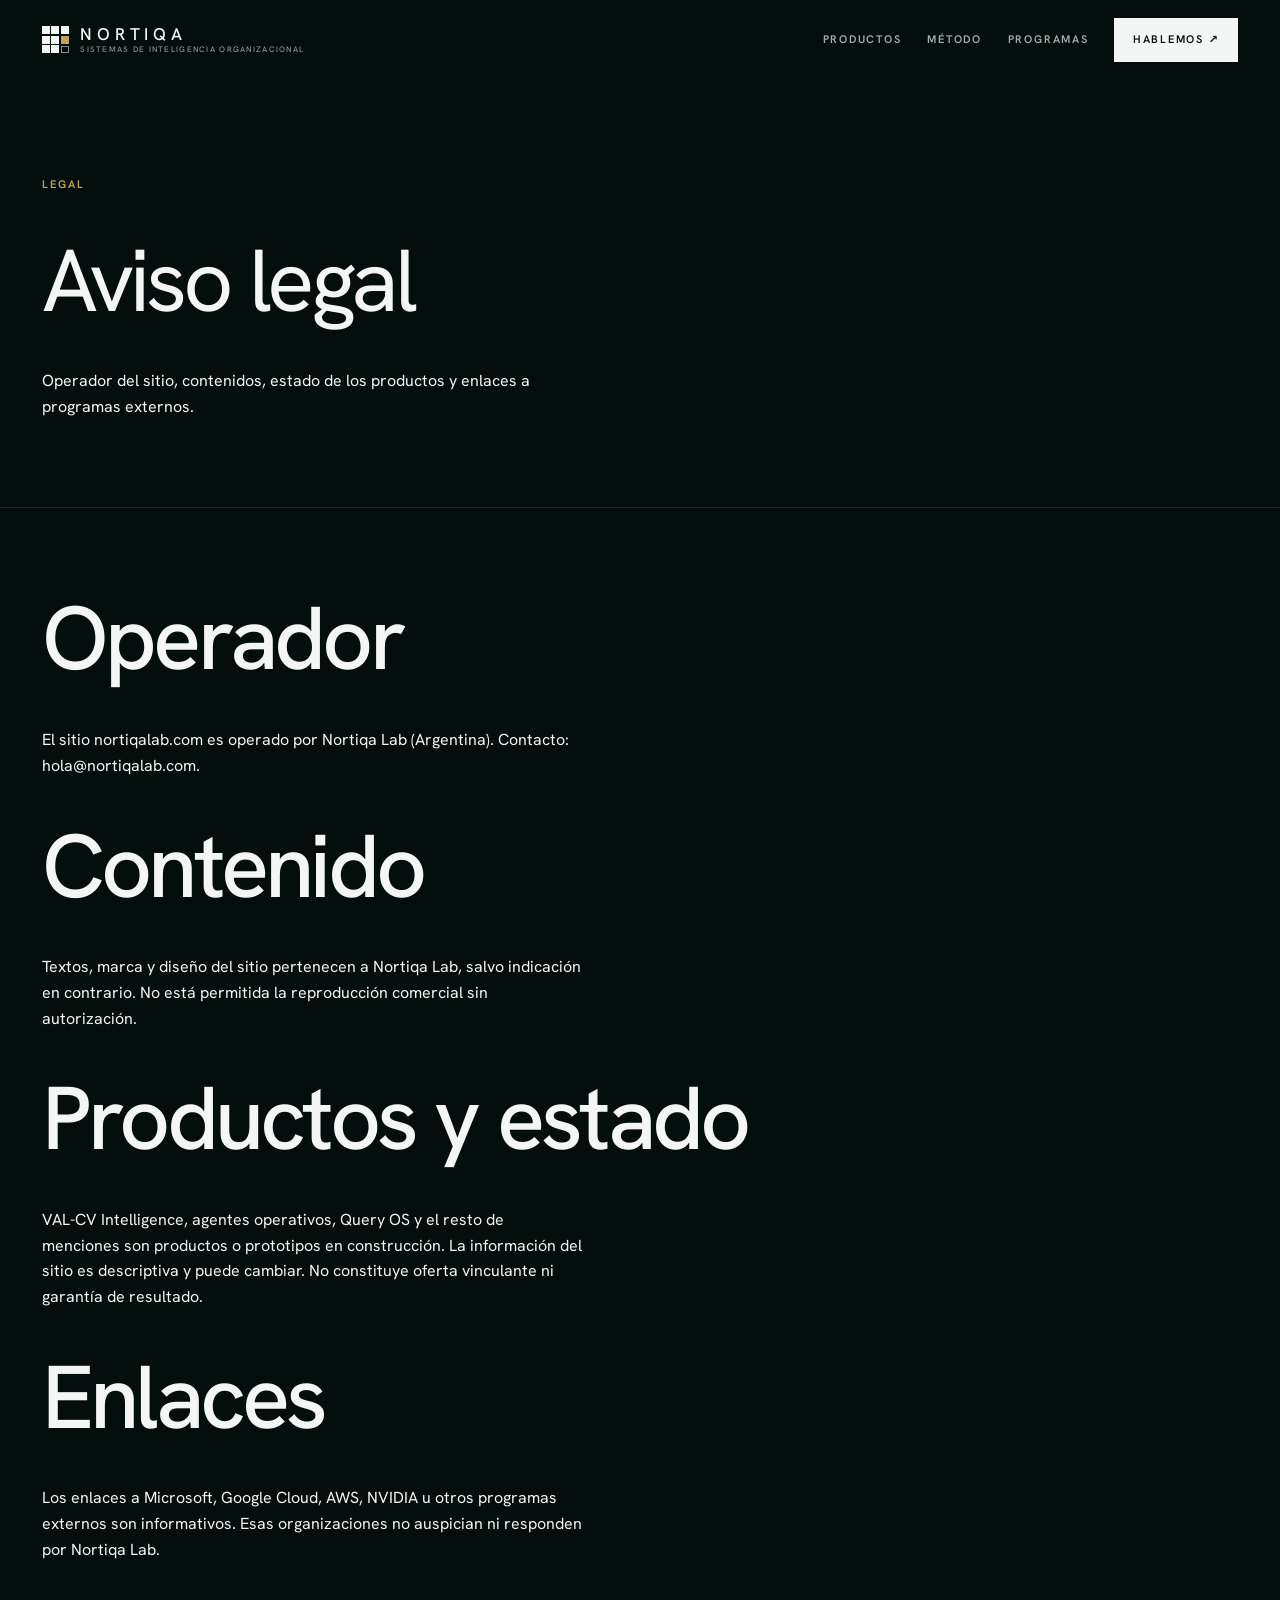
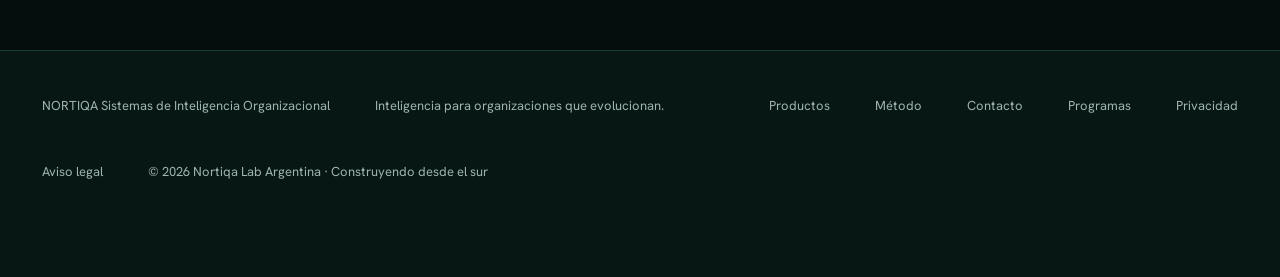
==== commit cb71a6a8: "Volanta de terminal en el hero, nucleo de Arquitectura y estructura assets/" ====
--- a/aviso-legal.html
+++ b/aviso-legal.html
@@ -5,7 +5,8 @@
     <meta name="viewport" content="width=device-width, initial-scale=1">
     <meta name="robots" content="noindex, nofollow">
     <title>Aviso legal – Nortiqa Lab</title>
-    <link rel="stylesheet" href="styles.css">
+    <link rel="stylesheet" href="assets/css/styles.css">
+    <script src="assets/js/app.js" defer></script>
   </head>
   <body>
     <a href="#contenido">Saltar al contenido</a>
@@ -13,7 +14,11 @@
       <a href="index.html" aria-label="Nortiqa, inicio">
               NORTIQA<small> Sistemas de Inteligencia Organizacional</small>
       </a>
-      <nav aria-label="Principal">
+      <button type="button" class="hamburguesa" aria-expanded="false" aria-controls="nav-principal">
+        <span class="hamburguesa-lineas" aria-hidden="true"></span>
+        <span class="solo-lectores">Menú</span>
+      </button>
+      <nav aria-label="Principal" id="nav-principal">
         <div id="nav-links">
           <a href="productos-ia.html">Productos</a>
           <a href="index.html#metodo">Método</a>
--- a/assets/css/styles.css
+++ b/assets/css/styles.css
@@ -0,0 +1,2057 @@
+@charset "utf-8";
+
+/* ==========================================================================
+   NORTIQA — sistema visual v2 "monolito"
+   --------------------------------------------------------------------------
+   Paleta del manual: #0D2B26 verde · #0F1F2E azul · #C9A15B oro
+   #F4F6F5 hueso · #E1E4E2 gris · #1A1F23 casi negro
+
+   Tipografía de marca: Aeonik (comercial). Sustituto libre: Hanken Grotesk.
+   Se cambia en una sola variable, --sans.
+
+   Capa 1  BASE    elementos semánticos pelados → viste las 7 interiores
+   Capa 2  .home   la portada cinematográfica
+
+   Sin librerías. Sin build. Abre con file://.
+   ========================================================================== */
+
+/* Hanken Grotesk, servida desde `assets/fonts/`. Era la última dependencia
+   remota del sitio: con el `@import` de Google, abrir el archivo sin internet
+   dejaba la tipografía en la del sistema. Comprobado que Chrome la carga bajo
+   `file://` con ruta relativa, así que no hace falta incrustarla en base64.
+
+   Dos archivos para toda la familia porque la fuente es VARIABLE (100–900):
+   un peso más no cuesta un archivo más. Primero `latin-ext`, después `latin`,
+   en el orden en que las sirve Google. */
+
+@font-face {
+  font-family: 'Hanken Grotesk';
+  font-style: normal;
+  font-weight: 100 900;
+  font-display: swap;
+  src: url('../fonts/hanken-grotesk-latin-ext.woff2') format('woff2');
+  unicode-range: U+0100-02BA, U+02BD-02C5, U+02C7-02CC, U+02CE-02D7, U+02DD-02FF, U+0304, U+0308, U+0329, U+1D00-1DBF, U+1E00-1E9F, U+1EF2-1EFF, U+2020, U+20A0-20AB, U+20AD-20C0, U+2113, U+2C60-2C7F, U+A720-A7FF;
+}
+
+@font-face {
+  font-family: 'Hanken Grotesk';
+  font-style: normal;
+  font-weight: 100 900;
+  font-display: swap;
+  src: url('../fonts/hanken-grotesk-latin.woff2') format('woff2');
+  unicode-range: U+0000-00FF, U+0131, U+0152-0153, U+02BB-02BC, U+02C6, U+02DA, U+02DC, U+0304, U+0308, U+0329, U+2000-206F, U+20AC, U+2122, U+2191, U+2193, U+2212, U+2215, U+FEFF, U+FFFD;
+}
+
+/* JetBrains Mono, sólo para la terminal. OFL 1.1 — el texto en
+   `assets/licenses/jetbrains-mono.txt`.
+
+   Subconjunto latino y SIN TABLAS DE SUSTITUCIÓN: 90 KB del original quedan en
+   8,3. Las ligaduras se sacaron a propósito, no por peso — JetBrains Mono trae
+   ligaduras de código y convertiría un `--flag` en una raya. En una terminal
+   eso es mentira: ahí hay dos guiones. */
+@font-face {
+  font-family: 'JetBrains Mono';
+  font-style: normal;
+  font-weight: 400;
+  font-display: swap;
+  src: url('../fonts/jetbrains-mono-latin.woff2') format('woff2');
+}
+
+/* --------------------------------------------------------------------------
+   1. Tokens
+   -------------------------------------------------------------------------- */
+
+:root {
+  color-scheme: dark;
+
+  --green:  #0D2B26;
+  --navy:   #0F1F2E;
+  --gold:   #C9A15B;
+  /* La monoespaciada de las dos terminales del sitio —la de Aplicaciones y la
+     volanta del hero—. La pila del sistema queda DETRÁS como reserva: sin una
+     familia elegida, cada visitante veía la suya (Px437 acá, Menlo en Mac,
+     Consolas en Windows: tres terminales distintas). */
+  --term-mono: 'JetBrains Mono', ui-monospace, SFMono-Regular, 'SF Mono', Menlo,
+               Consolas, 'Liberation Mono', monospace;
+  --bone:   #F4F6F5;
+
+  --void:     #040E0C;
+  --ground:   #071714;
+  --surface:  #0B221E;
+  --surface-2:#0E2A25;
+
+  --ink:    var(--bone);
+  --ink-2:  #9FB4AE;
+  --ink-3:  #7E9691;
+  --rule:   #1A3A34;
+  --rule-2: #122A25;
+
+  /* Los dos grises del manual de marca que nunca habían entrado a los tokens.
+     Las tablas y los cuadros salen del verde: verde sobre verde aplanaba la
+     página y no daba contraste. El fondo, las reglas de sección y el hero
+     siguen siendo verdes — el gris es de los cuadros, no de la página. */
+  --gris:       #1A1F23;   /* del manual */
+  --gris-claro: #E1E4E2;   /* del manual */
+  --gris-alto:  #232A30;   /* un escalón arriba: el hover */
+  --gris-hondo: #14181D;   /* los cuadros secundarios */
+  --gris-linea: #2B3238;   /* las juntas de las tablas */
+
+  /* La paleta clara del sitio original (`nortiqalab.com`). El diseño de Codex
+     ALTERNA claro y oscuro sección por sección; el nuestro era oscuro de punta
+     a punta y por eso se veía apagado. Estos son sus valores exactos. */
+  --claro:     #F3F5F2;   /* surface-soft */
+  --claro-2:   #E9EEEB;   /* el tono alterno */
+  --claro-3:   #DFE8E3;   /* surface-tint: el hover */
+  --tinta:     #17221D;   /* el texto sobre claro */
+  --tinta-2:   #5F6C68;   /* text-muted */
+  --tinta-3:   #7C8A84;
+  --linea:     #D3DBD7;   /* border */
+  --linea-2:   #C8CEC7;
+
+  /* El acento de capítulo. Por defecto es el oro de marca; sobre fondo claro
+     el oro no llega a 4,5:1 contra #F3F5F2 —da 2,2— así que los capítulos
+     claros lo bajan a un oro oscuro. `--gold` sigue siendo el oro literal
+     para el hero, el encabezado y el pie, que son oscuros siempre. */
+  --acento: var(--gold);
+
+  /* El relieve: relleno igual al fondo de la sección, más su sombra y su luz.
+     El radio es FIJO y uno solo para todas las piezas del relieve, chicas y
+     grandes: es lo que las hace leer como el mismo material. Si escalara con
+     el tamaño, un chip y una franja parecerían dos sistemas distintos. */
+  --relieve-radio:  8px;
+  --relieve:        var(--surface);
+  --relieve-sombra: rgba(0, 0, 0, 0.45);
+  --relieve-luz:    rgba(255, 255, 255, 0.05);
+
+  /* El color del haz, en componentes RGB sueltos para que el canvas los pueda
+     componer con alfa. Los capítulos claros los oscurecen: oro sobre blanco no
+     se ve. Los lee `haz.js` de la grilla, no están fijos en el JS. */
+  --haz-h: 201, 161, 91;
+  --haz-v: 74, 158, 146;
+
+  --gold-dim:  #8A6E3E;
+  --gold-soft: rgba(201, 161, 91, 0.10);
+
+  --sans: 'Hanken Grotesk', 'Aeonik', system-ui, -apple-system, sans-serif;
+
+  --step--2: 0.6875rem;
+  --step--1: 0.8125rem;
+  --step-0:  1rem;
+  --step-1:  1.1875rem;
+  --step-2:  clamp(1.3rem, 1.15rem + 0.7vw, 1.6rem);
+  --step-3:  clamp(2.8rem, 1.9rem + 4.6vw, 5.6rem);
+  --step-4:  clamp(3.4rem, 2.2rem + 5.6vw, 7rem);
+
+  --gutter:  clamp(1.25rem, 0.7rem + 2.4vw, 3.5rem);
+
+  /* Alto de las dos piezas fijas. Las usa el hero para no quedar debajo. */
+  /* 5.25rem y no 5: el encabezado mide 80,19 px —la marca son dos líneas— y
+     con 5rem la reserva quedaba 0,19 px CORTA. Con el degradado de antes ese
+     solape era invisible; con la barra opaca recorta el borde del contenido.
+     Sobran 3,8 px, que es holgura y no decoración. */
+  --alto-cabecera: 5.25rem;
+  --alto-barra:    2.6rem;
+  --shell:   80rem;
+  --measure: 60ch;
+
+  /* El relleno vertical de cada capítulo, o sea la MITAD del aire entre dos
+     secciones. Subido: con la alternancia clara/oscura el relleno es además el
+     tamaño del bloque de color, así que más aire hace que cada capítulo se lea
+     como una escena y no como un bloque más de la lista.
+     El interior (`--rhythm-s`) queda igual a propósito: separar más por fuera
+     sin tocar lo de adentro es justamente lo que agrupa. */
+  --rhythm:   clamp(5rem, 3.4rem + 6.2vw, 10.5rem);
+  --rhythm-s: clamp(1.75rem, 1.3rem + 1.9vw, 3rem);
+
+  --ease: cubic-bezier(0.22, 0.61, 0.36, 1);
+  /* La interlínea del cuerpo. Es token porque hay un cálculo que la necesita:
+     la altura del eyebrow, más abajo. */
+  --interlinea: 1.6;
+
+  /* Malla de fondo de los capítulos. Reproduce la textura del fondo ENCOM
+     —grilla de 6px en verde azulado sobre negro— en CSS: pesa cero, no se
+     escala y evita meter un archivo de 97 KB al sitio. */
+  --malla:      rgba(0, 120, 112, 0.085);
+  --malla-paso: 6px;
+  --malla-halo: rgba(0, 84, 78, 0.20);   /* el verde donde vive la grilla */
+}
+
+
+/* --------------------------------------------------------------------------
+   2. Base
+   -------------------------------------------------------------------------- */
+
+*, *::before, *::after { box-sizing: border-box; }
+
+html { -webkit-text-size-adjust: 100%; scroll-behavior: smooth; }
+@media (prefers-reduced-motion: reduce) { html { scroll-behavior: auto; } }
+
+body {
+  margin: 0;
+  background: var(--void);
+  color: var(--ink);
+  font-family: var(--sans);
+  font-size: var(--step-0);
+  line-height: var(--interlinea);
+  -webkit-font-smoothing: antialiased;
+  overflow-x: hidden;
+}
+
+img { max-width: 100%; height: auto; display: block; }
+
+/* Interlínea y espaciado van CON el tamaño, no aparte. Un titular de 90 px con
+   interlínea de párrafo se abre demasiado entre renglones, y cuanto más grande
+   es el tipo más suelto se ve: hay que cerrarlo. Por eso al subir la escala
+   bajan los dos —1.06 a 0.96, y -0.025 a -0.042em—. */
+h1, h2, h3, h4 {
+  margin: 0;
+  font-weight: 500;
+  line-height: 0.96;
+  letter-spacing: -0.042em;
+  text-wrap: balance;
+}
+
+h1 { font-size: var(--step-4); font-weight: 400; letter-spacing: -0.048em; }
+h2 { font-size: var(--step-3); }
+h3 { font-size: var(--step-1); font-weight: 600; line-height: 1.25; letter-spacing: -0.02em; }
+
+h1 em, h2 em, h3 em { font-style: normal; color: var(--acento); }
+
+p { margin: 0; max-width: var(--measure); }
+
+a {
+  color: inherit; text-decoration: none;
+  transition: color 160ms var(--ease), border-color 160ms var(--ease),
+              background-color 160ms var(--ease);
+}
+
+:focus-visible { outline: 2px solid var(--gold); outline-offset: 3px; }
+
+ul, ol { margin: 0; padding: 0; list-style: none; }
+small { font-size: var(--step--1); }
+::selection { background: var(--gold); color: var(--void); }
+
+/* Etiqueta de instrumento. Es el vernáculo del propio manual de marca
+   (NORTIQA, ARQUITECTURA + SISTEMAS VIVOS), no un adorno genérico. */
+.hud {
+  font-size: var(--step--2);
+  font-weight: 600;
+  letter-spacing: 0.18em;
+  text-transform: uppercase;
+  color: var(--ink-3);
+}
+
+/* --------------------------------------------------------------------------
+   3. Precargador — mide la compilación real del shader
+   -------------------------------------------------------------------------- */
+
+#precarga {
+  position: fixed; inset: 0; z-index: 90;
+  display: grid; place-content: center; gap: 1.35rem;
+  background: var(--void);
+  transition: opacity 900ms var(--ease), visibility 900ms;
+}
+
+#precarga.fuera { opacity: 0; visibility: hidden; pointer-events: none; }
+
+.precarga-grilla {
+  display: grid;
+  grid-template-columns: repeat(3, 1.5rem);
+  grid-auto-rows: 1.5rem;
+  gap: 0.32rem;
+  justify-content: center;
+}
+
+.precarga-grilla i { background: var(--rule-2); transition: background-color 240ms var(--ease); }
+.precarga-grilla i.on { background: var(--bone); }
+.precarga-grilla i.oro { background: var(--gold); }
+
+.precarga-pie { display: flex; justify-content: space-between; gap: 2.5rem; min-width: 17rem; }
+
+/* Acá vivía el cromo achaflanado: un `clip-path` que cortaba la esquina
+   superior izquierda y la inferior derecha del CTA del encabezado y de los dos
+   botones del hero. Se sacó — los botones van cuadrados.
+
+   Con él se fueron la variable `--chaflan` y la clase `.chaflan`, que ya
+   estaba muerta: ningún elemento del sitio la usaba. */
+
+/* --------------------------------------------------------------------------
+   5. Encabezado y pie
+   -------------------------------------------------------------------------- */
+
+body > a[href="#contenido"] {
+  position: fixed; left: -9999px; top: 0; z-index: 95;
+  background: var(--gold); color: var(--void);
+  font-weight: 600; font-size: var(--step--1); padding: 0.85rem 1.35rem;
+}
+body > a[href="#contenido"]:focus { left: 0.5rem; top: 0.5rem; }
+
+body > header {
+  position: fixed; inset: 0 0 auto 0; z-index: 40;
+  display: flex; flex-wrap: wrap; align-items: center; justify-content: space-between;
+  gap: 1rem var(--rhythm-s);
+  padding: 1.1rem var(--gutter);
+  /* SÓLIDO siempre, hero incluido. Adentro del hero tuvo un degradado que se
+     desvanecía hacia abajo y dejaba ver la escena 3D por detrás de la barra.
+     Se fue: la página no tiene más transparencias, y una sola regla —el mismo
+     color en todas las situaciones— es más fácil de sostener que un material
+     que cambia según dónde estés.
+
+     El precio, dicho: los primeros 80 px de la escena quedan tapados.
+
+     `background-color` y no el atajo `background`, para que el color pueda
+     transicionar cuando el tono cambia de claro a oscuro. */
+  background-color: var(--void);
+  background-image: none;
+  transition: background-color 240ms var(--ease), border-color 240ms var(--ease);
+  /* La regla de abajo aparece al salir del hero: sigue marcando que la página
+     se despegó del tope, que ahora es lo único que lo señala. */
+  border-bottom: 1px solid transparent;
+}
+
+body > header > a:first-of-type,
+.brand {
+  position: relative;
+  display: grid;
+  grid-template-columns: auto auto;
+  grid-template-rows: auto auto;
+  align-items: center;
+  justify-content: start;
+  column-gap: 0.7rem;
+  row-gap: 0.12rem;
+  line-height: 1;
+  font-weight: 500;
+  font-size: 1.0625rem;
+  letter-spacing: 0.28em;
+}
+
+body > header > a:first-of-type::before,
+.brand::before {
+  content: "";
+  grid-row: 1 / 3;
+  width: 1.7rem; height: 1.7rem;
+  background:
+    linear-gradient(var(--gold), var(--gold)) 100% 50% / 30% 30% no-repeat,
+    linear-gradient(var(--bone), var(--bone)) 0    0   / 30% 30% no-repeat,
+    linear-gradient(var(--bone), var(--bone)) 50%  0   / 30% 30% no-repeat,
+    linear-gradient(var(--bone), var(--bone)) 100% 0   / 30% 30% no-repeat,
+    linear-gradient(var(--bone), var(--bone)) 0    50% / 30% 30% no-repeat,
+    linear-gradient(var(--bone), var(--bone)) 50%  50% / 30% 30% no-repeat,
+    linear-gradient(var(--bone), var(--bone)) 0    100%/ 30% 30% no-repeat,
+    linear-gradient(var(--bone), var(--bone)) 50%  100%/ 30% 30% no-repeat;
+}
+
+body > header > a:first-of-type::after,
+.brand::after {
+  content: "";
+  position: absolute;
+  width: 0.46rem; height: 0.46rem;
+  top: 1.22rem; left: 1.22rem;
+  border: 1px solid var(--ink-3);
+}
+
+body > header > a:first-of-type small,
+.brand small {
+  grid-column: 2;
+  font-size: 0.5rem; font-weight: 500; letter-spacing: 0.16em;
+  text-transform: uppercase; color: var(--ink-3); white-space: nowrap;
+}
+
+body > header nav { display: flex; flex-wrap: wrap; align-items: center; gap: 0.6rem clamp(1rem, 0.5rem + 1.4vw, 2rem); }
+#nav-links { display: flex; flex-wrap: wrap; gap: 0.6rem clamp(1rem, 0.5rem + 1.4vw, 2rem); }
+
+body > header nav a {
+  font-size: var(--step--2); font-weight: 600; letter-spacing: 0.16em;
+  text-transform: uppercase; color: var(--ink-2); padding-block: 0.4rem;
+}
+body > header nav a:hover { color: var(--gold); }
+
+body > header nav > a:last-child {
+  color: var(--void); background: var(--bone);
+  padding: 0.7rem 1.15rem; min-height: 44px;
+  display: inline-flex; align-items: center;
+}
+body > header nav > a:last-child:hover { background: var(--gold); }
+
+body > footer {
+  position: relative; z-index: 1;
+  /* Mismo ancho de caja que los capítulos, sin envoltorio extra: el relleno
+     lateral crece hasta centrar un contenido de `--shell`. El pie sigue
+     ocupando todo el ancho —su fondo y su filete superior llegan al borde—,
+     pero lo que se lee queda alineado con el resto de la página. */
+  padding: var(--rhythm-s) max(var(--gutter), calc((100% - var(--shell)) / 2))
+           clamp(4.5rem, 3.5rem + 3vw, 6rem);
+  border-top: 1px solid var(--rule);
+  background: var(--ground);
+  display: flex; flex-wrap: wrap; align-items: flex-start; gap: var(--rhythm-s);
+  font-size: var(--step--1); color: var(--ink-2);
+}
+/* `flex: 1 1 16rem` vale para los <p> que son hijos DIRECTOS del pie, que es
+   una fila: ahí 16rem es un ancho. El de `.pie-marca` no: ese contenedor es una
+   COLUMNA, y el mismo flex-basis pasa a ser un ALTO — 256 px de caja para una
+   línea de 21. Eso era el hueco del pie.
+
+   Tercera vez que aparece este mismo mecanismo en el sitio: pasó con el núcleo
+   del mapa (`flex-basis: 100%` ganándole a `width`) y con `.cap-texto` en
+   Arquitectura. La regla: un `flex-basis` heredado por un contenedor de
+   dirección distinta cambia de eje y deja de significar lo que se escribió. */
+body > footer > p { flex: 1 1 16rem; }
+.pie-marca > p { flex: 0 0 auto; }
+body > footer a:not(.brand) { color: var(--ink-2); font-size: var(--step--1); }
+body > footer a:not(.brand):hover { color: var(--gold); }
+
+/* --------------------------------------------------------------------------
+   6. Capa base (las 7 interiores, sin clases)
+   -------------------------------------------------------------------------- */
+
+/* `main` NO lleva z-index: con uno crearía un contexto de apilado propio y
+   encerraría dentro suyo el orden que fija el contrato de apilado de más
+   abajo. Sin z-index pinta en orden de documento, que es lo que se necesita. */
+body > main { position: relative; }
+body:not(.home) > main { padding-top: 5.5rem; }
+
+body:not(.home) > main > section {
+  padding: var(--rhythm) var(--gutter);
+  max-width: calc(var(--shell) + var(--gutter) * 2);
+  margin-inline: auto;
+  display: flex; flex-direction: column; gap: var(--rhythm-s);
+  align-items: flex-start;
+  background: var(--void);
+}
+body:not(.home) > main > section + section { border-top: 1px solid var(--rule-2); }
+
+body:not(.home) > main > section > p:first-child {
+  max-width: none; font-size: var(--step--2); font-weight: 600;
+  letter-spacing: 0.18em; text-transform: uppercase; color: var(--acento);
+}
+
+body:not(.home) > main > section > article {
+  align-self: stretch; display: flex; flex-direction: column; gap: 0.55rem;
+  padding-block: var(--rhythm-s); border-top: 1px solid var(--rule-2);
+  font-size: var(--step--1); color: var(--ink-3);
+}
+body:not(.home) > main > section > article h3 { font-size: var(--step-2); color: var(--ink); }
+body:not(.home) > main > section > article p  { font-size: var(--step-0); color: var(--ink-2); }
+
+body:not(.home) > main > section > a {
+  align-self: flex-start; font-size: var(--step--2); font-weight: 600;
+  letter-spacing: 0.14em; text-transform: uppercase;
+  padding: 0.95rem 1.5rem; min-height: 44px;
+  display: inline-flex; align-items: center;
+  border: 1px solid var(--rule); color: var(--ink);
+}
+body:not(.home) > main > section > a:hover { border-color: var(--gold); color: var(--gold); }
+body:not(.home) > main > section > a:first-of-type { background: var(--gold); border-color: var(--gold); color: var(--void); }
+body:not(.home) > main > section > a:first-of-type:hover { background: var(--bone); border-color: var(--bone); }
+body:not(.home) > main > section > ul { display: grid; gap: 0.5rem; }
+
+/* --------------------------------------------------------------------------
+   7. La escena
+   -------------------------------------------------------------------------- */
+
+#escena {
+  position: fixed; inset: 0; z-index: 0;
+  width: 100%; height: 100%; display: block;
+  background: var(--void);
+}
+
+
+.sin-webgl #escena { display: none; }
+.sin-webgl #hero { background: radial-gradient(90% 70% at 50% 62%, #123029 0%, var(--void) 70%); }
+
+/* --------------------------------------------------------------------------
+   8. Hero
+   -------------------------------------------------------------------------- */
+
+/* Velo plano sobre la escena, en lugar de la malla que había acá.
+
+   La malla eran dos tramas de 1 px enmascaradas con un radial. Se fue: sobre
+   una escena 3D que ya tiene su propia geometría, una grilla encima compite en
+   vez de acompañar —y las líneas finas sobre un canvas en movimiento titilan—.
+
+   Queda un velo del verde institucional en el centro que cae al negro de marca
+   en los bordes. Es una viñeta: concentra la atención donde está el titular y
+   cierra las esquinas.
+
+   Elipse y no círculo, y el foco un poco por ARRIBA del centro geométrico. Un
+   círculo sobre una pantalla apaisada deja los costados negros y el verde
+   queda de medallón; la elipse sigue la forma del hero. Y subir el foco manda
+   el borde oscuro hacia abajo, que es donde `::after` ya apaga el pie: los dos
+   degradados tiran para el mismo lado en vez de pelearse.
+
+   El paso intermedio al 52% existe para que el verde no muera de golpe: con
+   dos stops solos la caída se ve como un anillo.
+
+   A 0.88 el velo es casi opaco: la escena no desaparece, queda como una
+   presencia detrás del color. Es un tinte, no una ventana.
+
+   Encima de la escena y no debajo: la escena es opaca. */
+#hero::before {
+  content: "";
+  position: absolute;
+  inset: 0;
+  z-index: 0;
+  pointer-events: none;
+  background: radial-gradient(ellipse 92% 78% at 50% 45%,
+    var(--green) 0%,
+    color-mix(in srgb, var(--green) 42%, var(--void)) 52%,
+    var(--void) 100%);
+  opacity: 0.88;
+}
+
+/* Acá vivía un segundo velo: un degradado al negro en el 52% inferior, encima
+   de la viñeta. Eran dos capas tapando lo mismo. Se sacó — queda sólo la
+   viñeta radial de `::before`.
+
+   Lo que hacía: apagar el pie del hero para que el titular y la tira de
+   capacidades se despegaran de la escena. Si con una sola capa el texto de
+   abajo cuesta leerse, el botón es la opacidad de la viñeta (0.88) o el
+   `text-shadow` que ya tiene `.hero-copy`, no volver a apilar. */
+
+#hero {
+  /* SIN `z-index`, por lo mismo que `.cap`. */
+  position: relative;
+  min-height: 100svh;
+  /* Tres filas: aire, el texto, y la tira de capacidades abajo de todo, con
+     hueco entre las dos últimas. */
+  display: grid; grid-template-rows: 1fr auto auto;
+  row-gap: clamp(1.75rem, 1.2rem + 2vw, 3rem);
+  /* Arriba, el alto del encabezado fijo. Abajo, el de la barra de estado
+     —también fija— más aire: sin eso la tira le queda DEBAJO, que es
+     exactamente lo que pasó. Las dos alturas son variables, no números
+     sueltos, porque si crece una tiene que crecer el hueco. */
+  padding: var(--alto-cabecera) var(--gutter)
+           calc(var(--alto-barra) + clamp(1.25rem, 0.9rem + 1.4vw, 2.25rem));
+}
+
+#hero > * { position: relative; z-index: 2; }
+
+.hero-copy {
+  grid-row: 2; justify-self: center; max-width: 46rem;
+  display: flex; flex-direction: column; align-items: center; gap: 1.1rem;
+  text-align: center;
+  /* Sombra en vez de velo: la escena queda limpia y el texto legible
+     sobre cualquier zona del agua. */
+  text-shadow: 0 2px 30px rgba(4, 14, 12, 0.95), 0 1px 4px rgba(4, 14, 12, 0.9);
+}
+
+.hero-copy h1 { max-width: 16ch; }
+
+/* La volanta: una línea de terminal que se escribe sola, arriba del titular.
+
+   Es EL MISMO OBJETO que la terminal de Aplicaciones, y eso es la decisión:
+   misma familia, mismo cuerpo, mismo signo `$`, misma geometría de cursor y el
+   mismo latido de 1,06 s —por eso reusa `term-late` y no define un keyframe
+   propio—. Dos terminales en un sitio tienen que ser la misma terminal.
+
+   Acá estuvieron antes un tablero de LEDs y un destello barriendo el texto.
+   El tablero era un objeto ajeno a la escena; el destello, invisible. Esto es
+   lo que el sitio ya sabía hacer, traído al hero.
+
+   VA A LA IZQUIERDA, sola. El resto del hero —titular, bajada, botones— sigue
+   centrado; la volanta arranca en la S de "Sistemas", apoyada en la misma
+   vertical que la primera línea del titular. Esa sangría NO está acá: la mide
+   `volanta.js`, porque el titular es texto centrado y su borde izquierdo
+   depende de la tipografía cargada y del ancho de la ventana.
+
+   La caja va a todo el ancho de la columna, que de paso resuelve el temblor:
+   si midiera el contenido, cada letra correría el centrado y se movería el
+   hero entero. */
+.volanta {
+  align-self: stretch;
+  /* Sin esto hereda `--measure` (60ch), que en monoespaciada da 522px y corta
+     la caja antes del borde de la columna. */
+  max-width: none;
+  font-family: var(--term-mono);
+  /* 14,5px, el mismo cuerpo que la terminal de 05. */
+  font-size: 0.90625rem;
+  line-height: 1.9;
+  /* Sin tracking: en una monoespaciada el `ch` tiene que valer exactamente lo
+     que avanza una letra, y `letter-spacing` no entra en la cuenta del `ch`.
+     Con tracking, el ancho reservado queda corto y la última letra se recorta. */
+  letter-spacing: 0;
+  text-transform: none;
+  white-space: nowrap;
+  text-align: left;
+  color: #D7E4DF;
+}
+
+/* El prompt: `~ >`. El `~` apagado marca dónde estás; el `>` encendido te da
+   el turno. En la referencia el segundo signo era un `)`, que no es lo que usa
+   ninguna shell —el turno se pide con `>`, o con el `❯` de fish y Starship—.
+   Va el `>` de ASCII y no el `❯`: la punta fina depende de que la familia
+   tenga ese glifo, y si no lo tiene cae en otra fuente y rompe el paso de la
+   monoespaciada justo al lado de un texto que se mide en `ch`.
+
+   El cian es el único del sitio y por eso está medido: contra el verde
+   profundo del hero se lee como acento de terminal, no como un color nuevo
+   de la paleta.
+
+   El espacio entre los dos signos es un espacio de verdad, no un margen: en
+   una monoespaciada mide exactamente un carácter, que es lo que debe medir. */
+.volanta-signo { margin-right: 0.65rem; user-select: none; }
+.volanta-tilde { color: #6E8B84; }
+.volanta-punta { color: #4FC3AC; }
+
+/* Se revela animando el ANCHO en `ch`, no cortando la cadena: el texto está
+   entero en el DOM en todo momento. Es lo mismo que hace `.term-cmd`. */
+.volanta-txt {
+  display: inline-block;
+  overflow: hidden;
+  white-space: nowrap;
+  vertical-align: bottom;
+  width: 0;
+}
+
+/* El cursor va como hermano y no como `::after` del texto: el texto tiene
+   `overflow: hidden` y se lo comería mientras el ancho es cero.
+
+   Por defecto va FIJO. Late sólo en la pausa entre que terminó de escribirse
+   la palabra y que empieza a borrarse, y late DOS veces exactas: eso es el
+   `2` del final, que es lo que separa esto de la terminal de Aplicaciones
+   —allá el cursor no para nunca, como en el original de cult-ui—.
+
+   Contar parpadeos obliga a que no late siempre: con `infinite`, cuántos
+   entran en la pausa depende de en qué momento del ciclo terminó la palabra,
+   y serían dos o tres según la palabra. La clase la pone y la saca
+   `volanta.js`, que espera exactamente 2 × 1,06 s. */
+.volanta-cursor {
+  display: inline-block;
+  width: 0.55em; height: 1.05em;
+  vertical-align: -0.2em;
+  background: #EAF2EF;
+}
+.volanta.latiendo .volanta-cursor {
+  animation: term-late 1.06s steps(1, end) 2;
+}
+
+@media (prefers-reduced-motion: reduce) {
+  /* Queda la frase entera, quieta, y el cursor sin latir. */
+  .volanta.latiendo .volanta-cursor { animation: none; }
+}
+
+.hero-copy > p:last-of-type { color: var(--ink-2); max-width: 52ch; }
+
+.acciones { display: flex; flex-wrap: wrap; gap: 0.7rem; justify-content: center; margin-top: 0.5rem; }
+
+.acciones a {
+  font-size: var(--step--2); font-weight: 600; letter-spacing: 0.14em;
+  text-transform: uppercase; padding: 0.95rem 1.6rem; min-height: 44px;
+  display: inline-flex; align-items: center;
+  border: 1px solid var(--rule);
+  background: color-mix(in srgb, var(--void) 60%, transparent);
+  backdrop-filter: blur(6px); -webkit-backdrop-filter: blur(6px);
+}
+.acciones a:hover { border-color: var(--acento); color: var(--acento); }
+.acciones a:first-child { background: var(--acento); border-color: var(--acento); color: var(--claro); }
+.acciones a:first-child:hover { background: var(--bone); border-color: var(--bone); color: var(--void); }
+
+/* --- Rail de capítulos ------------------------------------------------- */
+
+#capitulos {
+  /* Más cerca del borde que el contenido: el `--gutter` llega a 3,5rem y ese
+     espacio le hace falta al texto, no al rail. */
+  position: fixed;
+  left: clamp(0.85rem, 0.4rem + 1.1vw, 1.75rem);
+  top: 50%; transform: translateY(-50%);
+  z-index: 30;
+  display: grid; gap: 0.5rem;
+}
+
+#capitulos a {
+  display: grid; grid-template-columns: 0.5rem auto; align-items: center; gap: 0.7rem;
+  font-size: var(--step--2); font-weight: 600; letter-spacing: 0.16em;
+  text-transform: uppercase; color: var(--ink-3); min-height: 26px;
+}
+#capitulos a::before {
+  content: ""; width: 0.5rem; height: 0.5rem;
+  border: 1px solid currentColor; transition: background-color 200ms var(--ease);
+}
+#capitulos a:hover { color: var(--ink-2); }
+#capitulos a[aria-current="true"] { color: var(--gold); }
+#capitulos a[aria-current="true"]::before { background: var(--gold); }
+
+/* El rail solo aparece cuando entra CON SUS ETIQUETAS. Antes había un modo
+   intermedio de marcadores sin etiqueta, y una columna de cuadraditos mudos no
+   navega nada: es ruido al costado del texto. O se lee o no está.
+
+   El corte sale de una cuenta, no del ojo: el rail mide ~121 px y arranca a
+   ~28 px del borde, así que termina en ~149. El contenido empieza en
+   `(ancho - 80rem) / 2`. Para dejar 24 px de aire hace falta
+   `(ancho - 1280) / 2 >= 173`, o sea 1626 px ≈ 102rem. Se redondea a 104.
+
+   ⚠️ Depende del ANCHO del rail: si se le agrega relleno o filete, hay que
+   rehacer esta cuenta y la del relleno de `.marcas`. */
+@media (max-width: 104rem) { #capitulos { display: none; } }
+
+/* --- Barra de estado --------------------------------------------------- */
+
+#estado {
+  position: fixed; inset: auto 0 0 0; z-index: 30;
+  display: flex; align-items: center; justify-content: space-between; gap: 1rem;
+  padding: 0.7rem var(--gutter);
+  border-top: 1px solid var(--rule-2);
+  background: color-mix(in srgb, var(--void) 82%, transparent);
+  backdrop-filter: blur(10px); -webkit-backdrop-filter: blur(10px);
+  font-variant-numeric: tabular-nums;
+}
+#estado > * { display: flex; align-items: center; gap: 0.55rem; }
+#estado b { color: var(--gold); font-weight: 600; }
+
+.senal { width: 0.4rem; height: 0.4rem; background: var(--gold); border-radius: 50%; }
+@media (prefers-reduced-motion: no-preference) { .senal { animation: latir 2.4s var(--ease) infinite; } }
+@keyframes latir { 0%, 100% { opacity: 1; } 50% { opacity: 0.2; } }
+
+@media (max-width: 56rem) { #estado .solo-ancho { display: none; } }
+
+/* --------------------------------------------------------------------------
+   9. Capítulos de contenido
+   -------------------------------------------------------------------------- */
+
+.cap {
+  /* SIN `z-index`: ver el contrato de apilado más arriba. El relleno opaco se
+     fue a `::before` justamente para poder sacarlo de acá — como fondo de la
+     sección quedaba por debajo de la escena 3D. */
+  position: relative;
+  padding: var(--rhythm) var(--gutter);
+  display: flex; flex-direction: column; gap: var(--rhythm-s);
+  align-items: stretch;
+}
+
+/* El relleno: tapa la escena 3D, deja pasar el campo de módulos. */
+.cap::before {
+  content: "";
+  position: absolute;
+  inset: 0;
+  z-index: 0;
+  pointer-events: none;
+  /* El fondo de la sección es una variable: cada variante de capítulo la
+     redefine y con eso cambia toda la sección, texto y cuadros incluidos. */
+  background-color: var(--cap-fondo, var(--void));
+}
+
+/* La malla vive dentro de un halo verde y se desvanece en el negro, como en
+   la textura original. La máscara radial es lo que la insinúa en vez de
+   imponerla. */
+.cap::after {
+  content: "";
+  position: absolute;
+  inset: 0;
+  z-index: 0;
+  pointer-events: none;
+  background-image:
+    radial-gradient(125% 62% at 50% 0%, var(--malla-halo) 0%, transparent 72%),
+    repeating-linear-gradient(to right,  var(--malla) 0 1px, transparent 1px var(--malla-paso)),
+    repeating-linear-gradient(to bottom, var(--malla) 0 1px, transparent 1px var(--malla-paso));
+  /* Todo en `scroll`: con las tramas en `fixed` la malla quedaba clavada al
+     viewport y el capítulo se deslizaba por encima de una grilla quieta. Tiene
+     que viajar con el contenido. */
+  background-attachment: scroll;
+  -webkit-mask-image: radial-gradient(115% 58% at 50% 0%, #000 0%, rgba(0,0,0,0.35) 42%, transparent 78%);
+  mask-image: radial-gradient(115% 58% at 50% 0%, #000 0%, rgba(0,0,0,0.35) 42%, transparent 78%);
+}
+
+
+.cap > * { position: relative; z-index: 2; max-width: calc(var(--shell)); margin-inline: auto; width: 100%; }
+
+/* El primer capítulo arranca opaco. Tuvo un degradado transparente para
+   "emerger" de la escena, pero por esa franja se veía la parte baja del
+   lienzo —donde están las piezas reflejadas en el plano— y cortado por el
+   borde de la sección parecía un espejo. Igual no hace falta: el velo del
+   hero ya termina en --void, así que la transición es continua sin él. */
+
+.cap + .cap { border-top: 1px solid var(--rule-2); }
+
+/* El epígrafe SIEMPRE arriba del titular, nunca al costado.
+
+   Esto era una grilla de dos columnas —epígrafe a la izquierda, titular a la
+   derecha, alineados por la base—, y las secciones que van adentro de
+   `.cap-cols` o de `.cap-lado` lo apilaban por su cuenta. Resultado: Enfoque y
+   Arquitectura lo mostraban arriba, y Productos, Método, Aplicaciones, Roadmap
+   y Conversemos al lado. Dos tratamientos para lo mismo en la misma página.
+
+   Apilado en todas. Las dos reglas de más abajo que lo apilaban quedan sin
+   trabajo, pero se dejan: son las que fijan el hueco de 0.9rem en esos dos
+   contextos.
+
+   El bloque se alinea a la izquierda. La excepción es el cierre, que va
+   centrado entero —epígrafe, titular, párrafo y botones— y tiene su regla más
+   abajo. */
+.cap-cabeza {
+  display: grid; grid-template-columns: minmax(0, 1fr);
+  gap: 0.6rem; align-items: start;
+}
+.cap-cabeza > p { max-width: none; color: var(--acento); }
+
+/* Aplicaciones: el TITULAR centrado, el epígrafe donde está. Se centra sólo el
+   texto del h2 —no el bloque— así que el `05 / APLICACIONES` sigue arrancando
+   en la misma x que el de las otras seis secciones. */
+#aplicaciones .cap-cabeza > h2 { text-align: center; }
+
+/* Base: dos columnas, título a la izquierda y párrafos a la derecha. Enfoque
+   usa esta. NO va apilada: sin nada que ocupe la derecha —Arquitectura tiene el
+   mapa, Enfoque no— la sección queda medio vacía. */
+.cap-cols { display: flex; flex-wrap: wrap; gap: var(--rhythm-s) var(--rhythm); align-items: flex-start; }
+.cap-cols > .cap-cabeza { flex: 1 1 19rem; display: flex; flex-direction: column; gap: 0.9rem;
+  align-items: flex-start; }
+.cap-cols > .cap-cabeza > p { align-self: flex-start; }
+
+.cap-texto { flex: 1 1 27rem; display: flex; flex-direction: column; gap: 1.1rem; }
+.cap-texto > p { color: var(--ink-2); }
+.cap-texto > p:first-child {
+  font-size: var(--step-2); font-weight: 400; line-height: 1.3;
+  letter-spacing: -0.015em; color: var(--ink);
+}
+
+.chips { display: flex; flex-wrap: wrap; gap: 0.5rem; margin-top: 0.4rem; }
+/* Relieve, sobre el `Neumorphism Button` de adamgiebl (uiverse.io, MIT).
+   La ilusión es que la pieza está extruida del fondo, iluminada desde arriba a
+   la izquierda: por eso el relleno tiene que ser EXACTAMENTE el color de la
+   sección, y la sombra y la luz salen de ese mismo color. Si el relleno no
+   coincide, se ve una caja pegada encima y no un relieve.
+
+   Sin `cursor: pointer` a propósito: no son enlaces ni hacen nada al hacer
+   clic. Reaccionan al mouse, que es lo que se buscaba, sin prometer que
+   llevan a algún lado. */
+.chip {
+  font-size: var(--step--2); font-weight: 600; letter-spacing: 0.12em;
+  text-transform: uppercase; color: var(--ink-2);
+  padding: 0.62rem 1.05rem;
+  border-radius: var(--relieve-radio);
+  background: var(--relieve);
+  border: 1px solid var(--relieve);
+  box-shadow:  6px  6px 12px var(--relieve-sombra),
+              -6px -6px 12px var(--relieve-luz);
+  transition: box-shadow 220ms var(--ease), color 220ms var(--ease),
+              transform 220ms var(--ease);
+}
+/* Al pasar el mouse sube un poco y la sombra se alarga. Es la misma luz, sólo
+   cambia la distancia.
+
+   Y ahí termina. Tuvo un `:active` que lo hundía con sombras hacia adentro, y
+   eso contradecía lo que dice el comentario de arriba: un estado de apretado
+   promete que al soltar pasa algo, y no pasa nada. El chip reacciona a que
+   estás ahí, no invita a tocarlo. */
+.chip:hover {
+  color: var(--acento);
+  transform: translateY(-1px);
+  box-shadow:  9px  9px 18px var(--relieve-sombra),
+              -9px -9px 18px var(--relieve-luz);
+}
+
+.chip--oro { color: var(--acento); }
+
+
+.tarjetas {
+  position: relative;
+  display: grid; grid-template-columns: repeat(auto-fit, minmax(min(100%, 17rem), 1fr));
+  gap: 1px; background: var(--gris-linea); border: 1px solid var(--gris-linea);
+}
+/* Los haces (`haz.js`): un lienzo por GRILLA, puesto DETRÁS de los cuadros.
+   Los cuadros son opacos, así que el haz solo puede asomar por la junta de
+   1 px que los separa — el recorte es físico, no dibujado, y no hay manera de
+   que el haz aparezca en el medio de un cuadro.
+
+   `inset: -1px` y no 0: se estira sobre el borde del módulo para que las reglas
+   de arriba y abajo también sean vía. En pantalla ancha cada grilla entra en
+   una sola fila y esas dos reglas son las ÚNICAS divisiones horizontales que
+   hay. */
+.haz {
+  position: absolute; top: -1px; left: -1px; z-index: 0;
+  /* El tamaño va EXPLÍCITO. `<canvas>` es un elemento reemplazado: con
+     `inset` solo, no se estira — se queda con su tamaño intrínseco de
+     300×150 px y se planta arriba a la izquierda, asomando por debajo de la
+     grilla. El componente original también lo dimensiona (`h-full w-full`).
+     El +2px es para cubrir el borde de 1 px del módulo. */
+  width: calc(100% + 2px); height: calc(100% + 2px);
+  display: block; pointer-events: none;
+}
+
+.tarjeta {
+  position: relative; z-index: 1;
+  display: flex; flex-direction: column; gap: 0.8rem;
+  padding: clamp(1.4rem, 1rem + 1.3vw, 2.1rem);
+  background: var(--gris);
+  transition: background-color 220ms var(--ease);
+}
+.tarjeta:hover { background: var(--gris-alto); }
+.tarjeta > .hud { color: var(--acento); }
+.tarjeta p { color: var(--ink-2); }
+.tarjeta ul { display: grid; gap: 0.4rem; padding-top: 0.3rem; }
+.tarjeta li { font-size: 0.875rem; color: var(--ink-3); padding-left: 1.05rem; position: relative; }
+.tarjeta li::before { content: ""; position: absolute; left: 0; top: 0.6em; width: 6px; height: 6px; background: var(--gold-dim); }
+.tarjeta > a:last-child {
+  align-self: flex-start; font-size: var(--step--2); font-weight: 600;
+  letter-spacing: 0.14em; text-transform: uppercase; color: var(--acento);
+  margin-top: auto; padding-top: 0.7rem; min-height: 44px;
+  display: inline-flex; align-items: flex-end;
+}
+.tarjeta > a:last-child:hover { color: var(--bone); }
+
+/* CINCO O UNA. Cinco pasos es primo: cualquier otro reparto deja huérfanos
+   —3+2 a 1100 px, 2+2+1 a 700— y cada paso arrastra su regla, así que la
+   huérfana queda con una línea colgando sola. Por encima de 72rem entran las
+   cinco en fila (regla más abajo); por debajo, apiladas. Apiladas las barras
+   quedan una sobre otra, que también se lee como progresión. */
+.pasos { display: grid; grid-template-columns: minmax(0, 1fr); gap: 0 var(--rhythm-s); }
+.paso { display: flex; flex-direction: column; gap: 0.55rem; padding: 1.6rem 0; border-top: 1px solid var(--rule); position: relative; }
+/* La marca dorada sobre la regla NO es un adorno: es dónde estás parado en el
+   proceso. Antes los cinco pasos repetían el mismo 2.5rem —una barra al 25%
+   dibujada cinco veces—, que es ruido. Ahora crece: 20, 40, 60, 80, 100.
+
+   Dice lo que la sección argumenta. El paso 05 es «integramos y desplegamos
+   sólo después de validar el flujo»: una barra que se llena es exactamente eso,
+   que nada avanza hasta que lo anterior está.
+
+   SIN animación, y a propósito. Roadmap ya tiene sus etapas apareciendo en
+   orden al entrar; si Método también se llenara, el gesto dejaría de ser un
+   momento y pasaría a ser un tic de la página. Que ésta se lea de un vistazo
+   es lo que hace que la otra se note. */
+.paso::before {
+  content: ""; position: absolute; top: -1px; left: 0;
+  width: var(--avance, 20%); height: 3px; background: var(--acento);
+  transition: width 220ms var(--ease);
+}
+.paso:nth-child(1) { --avance:  20%; }
+.paso:nth-child(2) { --avance:  40%; }
+.paso:nth-child(3) { --avance:  60%; }
+.paso:nth-child(4) { --avance:  80%; }
+.paso:nth-child(5) { --avance: 100%; }
+.paso .hud { color: var(--acento); }
+.paso p { color: var(--ink-2); font-size: 0.9375rem; }
+
+/* `gap: 0`: los dos únicos hijos en flujo son el mapa y el tablero, y el
+   tablero va PEGADO al mapa. La separación de la columna con lo de arriba la
+   sigue dando el `margin-top` del propio mapa. */
+.arq { display: flex; flex-direction: column; gap: 0; margin-top: 0.4rem; }
+.arq-nucleo { display: flex; flex-wrap: wrap; align-items: center; gap: 0.7rem 1.2rem; padding: 1.3rem; border: 1px solid var(--gris-linea); background: var(--gris); }
+.arq-nucleo > strong { font-size: var(--step-2); font-weight: 600; letter-spacing: 0.06em; color: var(--acento); line-height: 1; }
+.arq-nucleo > small { margin-right: auto; }
+/* Fuera de la vista, dentro del documento. No se usa `display: none` ni
+   `visibility: hidden`: las dos lo sacan también del árbol de accesibilidad, y
+   lo que se busca es lo contrario — que el lector de pantalla SÍ lo encuentre. */
+.solo-lectores {
+  position: absolute;
+  width: 1px; height: 1px;
+  margin: -1px; padding: 0; border: 0;
+  overflow: hidden; white-space: nowrap;
+  clip-path: inset(50%);
+}
+
+/* El tablero de LEDs, directamente sobre el capítulo — sin caja.
+
+   Tuvo una tira oscura mientras los puntos eran verde de terminal, porque ese
+   verde sobre el claro de la sección da 1,80:1 y es ilegible. Con los puntos
+   en gris el problema desaparece: `--ink-2` da 4,67:1 sobre el mismo fondo, y
+   es el gris del párrafo de al lado. Los apagados van en `--rule`, 1,20:1: se
+   leen como trama, no compiten.
+
+   Los dos colores los lee `tablero.js` del CSS, así que el tablero sigue al
+   capítulo si alguna vez le cambian la paleta.
+
+   El ancho sale solo: es hermano del mapa dentro de `.arq`. */
+.tablero {
+  /* Pegado al mapa, sin caja propia: los puntos apoyan directamente contra el
+     borde inferior del mapa. */
+  margin-top: 0;
+  padding: 0;
+  overflow: hidden;
+
+  /* Los dos grises del letrero, acá y no en el JS, que los lee de estas dos
+     variables. Es un ADORNO: repite palabras que ya están escritas en
+     `.arq-cadena`, que sigue en el documento para los lectores de pantalla.
+     Por eso se pueden aclarar por debajo del mínimo de un texto.
+
+     Están ACLARADOS a propósito hasta el umbral de lo perceptible: 1,59:1
+     contra el fondo. Se buscaba que apenas se vean.
+
+     Los dos se aclararon JUNTOS. El número que gobierna si las letras se
+     distinguen de la trama no es encendido contra el fondo sino encendido
+     contra apagado —hoy 1,46:1—; bajando sólo el primero, el letrero se
+     desarma en un campo de puntos parejo antes de volverse tenue. */
+  --led:     #B6C0BC;
+  --led-off: #E0E5E2;
+  line-height: 0;      /* el canvas es en línea: sin esto deja un hueco abajo */
+}
+.tablero canvas { display: block; }
+
+
+.arq-cadena { display: flex; flex-wrap: wrap; align-items: center; gap: 0.45rem 0.7rem; }
+.arq-cadena > span {
+  font-size: var(--step--2); font-weight: 600; letter-spacing: 0.14em; text-transform: uppercase;
+  color: var(--ink-2); padding: 0.55rem 0.85rem; border-bottom: 2px solid var(--rule);
+}
+.arq-cadena > i { font-style: normal; color: var(--acento); font-size: 0.6rem; }
+
+.etapa {
+  display: flex; flex-wrap: wrap; align-items: baseline; gap: 0.35rem 1rem;
+  padding: 1.05rem 1.3rem; border-left: 3px solid var(--acento);
+  /* SIN `max-width: none`: se salía de la caja central y arrancaba pegada al
+     borde, justo donde vive el rail de capítulos. Medido: el contenido empezaba
+     exactamente en la misma x que el rail, en todos los anchos. */
+  background: var(--gris);
+}
+.etapa strong { font-size: var(--step-1); font-weight: 600; }
+
+.capacidades {
+  position: relative;
+  display: grid; grid-template-columns: repeat(auto-fit, minmax(min(100%, 11rem), 1fr));
+  gap: 1px; background: var(--gris-linea); border-block: 1px solid var(--gris-linea);
+}
+.capacidad { position: relative; z-index: 1; display: flex; flex-direction: column; gap: 0.2rem; padding: 1.15rem 1.3rem; background: var(--gris-hondo); max-width: none; }
+.capacidad strong { font-weight: 600; font-size: var(--step-0); }
+.capacidad small { font-size: 0.8125rem; color: var(--ink-3); }
+
+.medicion {
+  flex: 1 1 100%;
+  display: grid; grid-template-columns: repeat(auto-fit, minmax(min(100%, 9rem), 1fr));
+  gap: 1px; background: var(--gris-linea); border: 1px solid var(--gris-linea);
+  /* Sin `margin-top`: el pie ya separa sus filas con `gap: var(--rhythm-s)`, y
+     el margen lo duplicaba — 96 px entre el copyright y la medición. */
+  font-variant-numeric: tabular-nums;
+}
+/* En UNA línea, etiqueta y número al lado, como la barra de estado. Apiladas
+   la fila medía 83 px; así queda en el mismo registro que el cromo fijo. */
+.medicion > div {
+  background: var(--gris-hondo); padding: 0.5rem 1rem;
+  display: flex; flex-direction: row; align-items: baseline; gap: 0.6rem;
+}
+.medicion dt { font-size: 0.625rem; color: var(--ink-3); letter-spacing: 0.1em; text-transform: uppercase; }
+.medicion dd { margin: 0; font-size: var(--step--1); font-weight: 600; color: var(--acento); }
+
+.pie-marca { display: flex; flex-direction: column; gap: 0.9rem; flex: 1 1 20rem; }
+.pie-links { display: flex; flex-wrap: wrap; gap: 0.6rem 1.4rem; flex: 1 1 18rem; }
+body > footer > .hud { flex: 1 1 100%; }
+
+/* --------------------------------------------------------------------------
+   10. Adaptación
+   -------------------------------------------------------------------------- */
+
+@media (min-width: 72rem) {
+  .pasos, #aplicaciones .tarjetas, .capacidades { grid-template-columns: repeat(5, minmax(0, 1fr)); }
+}
+
+@media (max-width: 48rem) {
+  .cap-cabeza { grid-template-columns: 1fr; gap: 0.4rem; }
+  body > header { align-items: flex-start; }
+  #hero { min-height: 92svh; }
+}
+
+@media (prefers-reduced-motion: reduce) {
+  *, *::before, *::after {
+    animation-duration: 0.01ms !important;
+    animation-iteration-count: 1 !important;
+    transition-duration: 0.01ms !important;
+  }
+}
+
+@media print {
+  body > header, #estado, #capitulos, #escena, #precarga, .medicion { display: none !important; }
+  body { background: #fff; color: #000; }
+}
+
+/* --------------------------------------------------------------------------
+   12. Variantes de capítulo
+   -------------------------------------------------------------------------- */
+
+/* El sitio original alterna claro y oscuro sección por sección; el nuestro era
+   oscuro de punta a punta y por eso se leía apagado. Acá la variante no toca
+   ninguna regla de componente: redefine TOKENS dentro del capítulo y con eso
+   arrastra el texto, los cuadros, las juntas, la malla, el acento y hasta el
+   color del haz.
+
+   ⚠️ Los cuadros tienen que quedar OPACOS en todas las variantes. El lienzo de
+   los haces va detrás de ellos y son ellos los que lo recortan: un cuadro
+   translúcido deja ver el haz de punta a punta, que es justo lo que se sacó. */
+
+.cap--claro,
+.cap--claro-2 {
+  --cap-fondo:   var(--claro);
+  --ink:         var(--tinta);
+  --ink-2:       var(--tinta-2);
+  --ink-3:       var(--tinta-3);
+  --rule:        var(--linea);
+  --rule-2:      var(--linea-2);
+  --acento:      #7A6032;     /* el oro de marca sobre claro da 2,2:1 */
+  --gris:        #FFFFFF;     /* el cuadro, un paso más claro que la sección */
+  --gris-alto:   var(--claro-3);
+  --gris-hondo:  var(--claro-2);
+  --gris-linea:  var(--linea);
+  --malla:       rgba(23, 34, 29, 0.05);
+  --malla-halo:  transparent;
+  --relieve:        var(--claro);
+  --relieve-sombra: #D3D8D4;
+  --relieve-luz:    #FFFFFF;
+  --haz-h:       122, 96, 50;
+  --haz-v:       33, 91, 70;
+  color: var(--ink);
+}
+
+.cap--claro-2 {
+  --cap-fondo: var(--claro-2);
+  --relieve:        var(--claro-2);
+  --relieve-sombra: #C9CFCB;
+  --gris:      var(--claro);
+  --gris-hondo: #E1E7E3;
+}
+
+/* El azul profundo del manual, que en el original es la sección de productos. */
+.cap--azul {
+  --cap-fondo:  var(--navy);
+  --gris:       #152B3D;
+  --gris-alto:  #1B3347;
+  --gris-hondo: #122435;
+  --gris-linea: #23394C;
+  --rule:       rgba(244, 246, 245, 0.14);
+  --rule-2:     rgba(244, 246, 245, 0.10);
+  --ink-2:      #9DABB0;
+  --ink-3:      #7F8D93;
+  --malla:      rgba(244, 246, 245, 0.028);
+  --malla-halo: transparent;
+}
+
+/* El cierre: el degradado verde→azul del original. Va en `::before`, que es
+   donde vive el relleno de la sección. */
+/* El cierre va centrado —titular, párrafo y botones— PERO el epígrafe no: ése
+   arranca a la izquierda, en la misma x que el de las otras seis secciones.
+   Así el `07 / CONVERSEMOS` sigue la serie de la página y lo que cambia de eje
+   es sólo el bloque que pide la acción. */
+.cap--cierre {
+  --malla: transparent;
+  --malla-halo: transparent;
+  text-align: center;
+}
+.cap--cierre::before {
+  background-image: linear-gradient(120deg, var(--green) 0%, var(--navy) 100%);
+}
+.cap--cierre .cap-cabeza { justify-items: center; }
+.cap--cierre .cap-cabeza > .hud { justify-self: start; text-align: start; }
+.cap--cierre .cap-cabeza,
+.cap--cierre > p { margin-inline: auto; }
+
+/* --------------------------------------------------------------------------
+   13. La tira de capacidades, al pie del hero
+   -------------------------------------------------------------------------- */
+
+/* Como en el original: cinco capacidades separadas por filetes, sobre la
+   escena, sin relleno. Es la misma `.capacidades` de antes —mismo marcado—
+   pero sin la caja: acá el fondo es la escena 3D y taparla sería un desperdicio. */
+#hero > .tira {
+  grid-row: 3;
+  position: relative; z-index: 2;
+  width: 100%; max-width: var(--shell); margin-inline: auto;
+  /* Cuatro exactas, no `auto-fit`: con `auto-fit` el navegador arma tantas
+     columnas como entren —ocho a 1440 px— y las capacidades quedan apretadas a
+     la izquierda con huecos al costado. Eran cinco hasta que salió Plataforma. */
+  grid-template-columns: repeat(4, minmax(0, 1fr));
+  gap: 0;
+  background: none;
+  border: 0;
+  border-top: 1px solid rgba(244, 246, 245, 0.12);
+}
+/* --------------------------------------------------------------------------
+   La terminal de Aplicaciones
+   --------------------------------------------------------------------------
+   Reemplaza a las cinco tarjetas que había acá: los títulos son las pestañas y
+   lo que decía cada tarjeta lo escribe la terminal.
+
+   Copia del `terminal-animation` de cult-ui, incluido lo que se me había
+   escapado en el primer intento: la barra de pestañas va ABAJO y CENTRADA, en
+   pastillas —no arriba, en solapas—, y la ventana ENTRA DESLIZÁNDOSE desde
+   abajo cuando aparece en pantalla.
+
+   Trae la segunda tipografía del sitio, monoespaciada de la pila del sistema:
+   una terminal sin mono no es una terminal, no suma un archivo, y el `ch` que
+   anima el tipeo sólo es exacto con ancho fijo.
+   -------------------------------------------------------------------------- */
+
+/* La sección pierde su relleno de abajo: la ventana tiene que APOYARSE en el
+   borde inferior. No es un capricho de encuadre — de ahí nace el movimiento.
+   La ventana sube desde ese borde, y por eso el original la redondea sólo
+   arriba y la deja viva abajo. Con aire muerto debajo, sube hacia la nada y el
+   gesto no se lee.
+
+   El relleno de arriba y los laterales no se tocan: la sección conserva su
+   ritmo con las vecinas. */
+#aplicaciones { padding-bottom: 0; }
+
+.terminal {
+  /* Antes acá vivía la pila del sistema, y eso significaba que la terminal NO
+     tenía tipografía elegida: usaba lo que el `fontconfig` de cada visitante
+     devolviera para `monospace`. En la máquina de Leandro eso resolvía a
+     Px437 IBM VGA 8x16, una tipografía de mapa de bits; en una Mac, Menlo; en
+     Windows, Consolas. Tres visitantes, tres terminales.
+
+     La pila queda DETRÁS como reserva, por si el archivo no carga. */
+  /* La familia vive en `:root`: la usan la terminal de 05 y la volanta del
+     hero, y las dos tienen que ser la misma terminal. */
+  margin-top: var(--rhythm-s);
+  /* 43rem es el ancho del demo original (`max-w-[43rem]`), y no es arbitrario:
+     una terminal se lee en columna angosta. A todo el ancho del capítulo, las
+     líneas quedan flotando a la izquierda de un campo negro enorme —que es lo
+     que pasaba— y el ojo no encuentra dónde apoyarse.
+
+     Pisa el `max-width` de `.cap > *` por orden en la hoja, no por
+     especificidad: las dos reglas valen lo mismo y gana la última. */
+  max-width: 43rem;
+  /* Recorta el marco mientras entra desde abajo. Sin esto, los 16rem de
+     desplazamiento inicial estiran la página. */
+  overflow: hidden;
+  font-family: var(--term-mono);
+}
+
+.term-marco {
+  display: flex;
+  flex-direction: column;
+  background: #071310;
+  border: 1px solid #14332C;
+  /* `rounded-t-xl` del original: redondeado arriba, vivo abajo. La ventana
+     está pensada para apoyarse en el borde inferior. */
+  border-radius: 12px 12px 0 0;
+  overflow: hidden;
+}
+
+/* La entrada. `translateY(16rem)` y la curva son los del original
+   —`translate-y-64`, `cubic-bezier(0.16, 1, 0.3, 1)`, un segundo—: arranca
+   rápido y frena largo, que es lo que la hace ver pesada en vez de saltada. */
+.term-marco {
+  transform: translateY(16rem);
+  transition: transform 1000ms cubic-bezier(0.16, 1, 0.3, 1);
+}
+.terminal.visible .term-marco { transform: translateY(0); }
+
+/* Alto fijo para las caras: sin esto la barra de pestañas sube y baja según
+   cuántas líneas tenga la pestaña elegida, y la barra es justo lo que el
+   visitante está por tocar. */
+/* 22rem de contenido más la barra dan una ventana de unas 26rem, cerca de las
+   28 del original. Alto FIJO y no según el contenido: sin esto la barra de
+   pestañas sube y baja según cuántas líneas tenga la elegida, y la barra es
+   justo lo que el visitante está por tocar. */
+.term-caras {
+  flex: 1;
+  min-height: 22rem;
+  padding: 1.6rem 1.75rem 0.9rem;
+}
+/* Acá estuvo la marca en ASCII —la grilla del logotipo dibujada con bloques,
+   con interlínea 1 para que las filas se fundieran en columnas—. Se sacó: el
+   logotipo ya está en el encabezado de la página y repetirlo adentro de la
+   terminal lo gastaba. Con él se fueron `.term-acento` y el uso de
+   `.term-tenue` en el cartel. */
+
+.term-panel { overflow-x: auto; }
+.term-panel:focus-visible { outline: 2px solid var(--gold); outline-offset: -2px; }
+.term-panel > p,
+.term-salida > p {
+  margin: 0;
+  white-space: pre;
+  /* 14,5px. Venía de 13 y quedaba chico contra el titular de la sección. */
+  font-size: 0.90625rem;
+  line-height: 1.9;
+  color: #8FA8A2;
+}
+
+.term-signo { color: #55706A; margin-right: 0.65rem; user-select: none; }
+
+/* El tipeo anima el ANCHO en `ch`, no corta la cadena: así el texto está
+   entero en el DOM desde el principio y un lector de pantalla encuentra la
+   orden completa en vez de una línea a medio escribir. El original tipea con
+   `command.slice(0, n)` y pierde eso. */
+.term-cmd {
+  display: inline-block;
+  overflow: hidden;
+  white-space: nowrap;
+  vertical-align: bottom;
+  width: 0;
+  color: #EAF2EF;
+}
+
+.term-linea { opacity: 0; transition: opacity 240ms var(--ease); }
+.term-linea.on { opacity: 1; }
+.term-hueco { line-height: 0.9; }
+
+/* El cursor de bloque: en la orden mientras escribe, y en el prompt final
+   cuando terminó. En el original nunca se apaga (`hideCursorOnComplete` en
+   falso) y late para siempre. */
+.term-orden::after,
+.term-cola::after {
+  content: "";
+  display: none;
+  width: 0.55em; height: 1.05em;
+  vertical-align: -0.2em;
+  background: #EAF2EF;
+}
+.term-panel.tipeando .term-orden::after,
+.term-panel.listo .term-cola::after {
+  display: inline-block;
+  animation: term-late 1.06s steps(1, end) infinite;
+}
+.term-cola { opacity: 0; transition: opacity 240ms var(--ease); }
+.term-panel.listo .term-cola { opacity: 1; }
+@keyframes term-late { 0%, 50% { opacity: 1; } 50.01%, 100% { opacity: 0; } }
+
+/* --- La barra de pestañas, abajo y centrada ------------------------------ */
+
+.term-barra { display: flex; justify-content: center; padding: 0 1rem 1.5rem; }
+
+.term-tabs {
+  display: inline-flex;
+  align-items: center;
+  gap: 0;
+  max-width: 100%;
+  overflow-x: auto;
+  scrollbar-width: none;
+  padding: 4px;
+  border: 1px solid #1B3B34;
+  border-radius: 10px;
+  background: rgba(255, 255, 255, 0.04);
+}
+.term-tabs::-webkit-scrollbar { display: none; }
+
+/* Las pestañas NO van en monoespaciada aunque el original lo haga: no son
+   salida de terminal, son navegación. Llevan el mismo tratamiento que el menú
+   del encabezado —Hanken Grotesk, versalitas, 0.16em de espaciado, peso 600—
+   para que se lean como parte del sitio y no como un widget pegado.
+
+   Así la monoespaciada queda acotada a lo único que de verdad la necesita: lo
+   que la terminal escribe. */
+.term-tab {
+  flex: 0 0 auto;
+  appearance: none;
+  border: 0;
+  border-radius: 6px;
+  padding: 0.45rem 0.85rem;
+  background: none;
+  font-family: var(--sans);
+  font-size: var(--step--2);
+  font-weight: 600;
+  letter-spacing: 0.16em;
+  text-transform: uppercase;
+  color: #6E8580;
+  cursor: pointer;
+  transition: background-color 150ms var(--ease), color 150ms var(--ease);
+}
+.term-tab:hover { color: #C7D6D1; }
+/* La pastilla activa: clara sobre el fondo oscuro, como en el original. */
+.term-tab.on { background: var(--bone); color: #0A1B17; }
+.term-tab:focus-visible { outline: 2px solid var(--gold); outline-offset: 2px; }
+
+@media (max-width: 40rem) {
+  .term-caras { padding: 1.15rem 1.1rem 0.8rem; min-height: 13rem; }
+  .term-panel > p, .term-salida > p { font-size: 0.84rem; }
+  .term-tab { padding: 0.4rem 0.6rem; letter-spacing: 0.1em; }
+}
+
+/* Movimiento reducido: la ventana ya está en su lugar y `terminal.js` deja las
+   líneas puestas. Queda el cursor quieto, que es un rasgo del objeto, no una
+   animación de entrada. */
+@media (prefers-reduced-motion: reduce) {
+  .term-marco { transform: none; transition: none; }
+  .term-linea, .term-cola { transition: none; }
+  .term-panel.tipeando .term-orden::after,
+  .term-panel.listo .term-cola::after { animation: none; }
+}
+
+
+/* Acá hubo un desenfoque progresivo detrás de la tira —dos capas de
+   `backdrop-filter` con máscaras solapadas, de nada arriba a todo abajo—.
+   Se sacó: costaba desenfocar un canvas vivo en cada cuadro y no aportaba
+   nada visible sobre una escena que ya es oscura en esa zona.
+
+   O sea que la regla escrita más arriba —el vidrio va SÓLO fuera del hero—
+   se probó y se confirmó. No volver a intentarlo sin una razón nueva. */
+
+#hero > .tira > .capacidad {
+  background: none;
+  /* Icono a la izquierda y las dos líneas al lado, como en el original. */
+  flex-direction: row; align-items: center;
+  gap: 0.8rem;
+  padding: clamp(0.9rem, 0.7rem + 0.6vw, 1.35rem) 1rem;
+  border-right: 1px solid rgba(244, 246, 245, 0.09);
+}
+#hero > .tira > .capacidad:first-child { padding-left: 0; }
+#hero > .tira > .capacidad:last-child  { border-right: 0; }
+#hero > .tira > .capacidad > span { display: flex; flex-direction: column; gap: 0.15rem; min-width: 0; }
+#hero > .tira strong { font-size: var(--step--1); font-weight: 600; }
+#hero > .tira small  { font-size: var(--step--2); color: var(--ink-3); }
+
+/* Iconos de Lucide (ISC), incrustados. Toman el color del capítulo por
+   `currentColor`, que es justamente lo que un `<img>` no puede hacer. */
+.icono {
+  flex: 0 0 auto;
+  width: 1.55rem; height: 1.55rem;
+  color: var(--acento);
+  overflow: visible;
+}
+/* Los de las tarjetas de productos: más grandes que los de la tira del hero,
+   porque ahí acompañan a un texto en la misma línea y acá encabezan la tarjeta
+   solos. Toman `--acento` de `.icono`, que en el capítulo azul es el oro —el
+   mismo del `01 · MVP FUNCIONAL` que va justo abajo—, así que el icono y su
+   epígrafe se leen como una sola cosa.
+
+   SIN animación propia. La tarjeta ya reacciona al mouse cambiando de fondo;
+   sumarle un movimiento al icono sería un segundo efecto para el mismo gesto.
+   Si alguna vez se anima, que sea una y que signifique algo. */
+.icono--prod {
+  width: 2rem; height: 2rem;
+  margin-bottom: 0.1rem;
+}
+
+/* --------------------------------------------------------------------------
+   Pantallas anchas y BAJAS
+   --------------------------------------------------------------------------
+   En un FHD de 1920x1080 el viewport útil son unos 937 px, y tres secciones no
+   entraban: productos por 76, arquitectura por 152, roadmap por 107.
+
+   El ritmo entre secciones está en `clamp(..., 10.5rem)`, o sea 168 px arriba
+   y 168 abajo: 336 px de aire, más de un tercio de la pantalla. Esa clamp
+   crece con el ANCHO, que es la medida equivocada acá — el problema no es que
+   la pantalla sea angosta, es que es baja.
+
+   Así que el corte mira el alto. En un monitor alto el ritmo queda como está.
+   -------------------------------------------------------------------------- */
+@media (min-width: 72rem) and (max-height: 62rem) {
+  :root {
+    --rhythm: 5.5rem;
+    /* El titular del hero también se acota. A 112 px envuelve a cuatro
+       renglones y el hero pasa de 813 a 883: la tira de capacidades se metía
+       35 px debajo de la barra de estado. Los titulares de sección no se
+       tocan — el hero es el único que compite con cromo fijo arriba y abajo. */
+    --step-4: clamp(3rem, 2rem + 4.4vw, 5.5rem);
+  }
+  /* El mapa se dimensiona por `aspect-ratio`, así que en pantalla ancha crece
+     a lo alto sin que nada lo frene: 525 px a 1920.
+
+     Se acota el ANCHO y no el alto. Con `max-height` la caja deja de ser 5:4
+     —quedaba 699x384— y las dos órbitas, que son `border-radius: 50%`, se
+     vuelven elipses. Acotando el ancho el mapa se achica entero.
+
+     Y el techo va en `.arq`, no en `.mapa`: el tablero de LEDs es su hermano y
+     tiene que seguir midiendo lo mismo. Acotando sólo el mapa quedaban 400
+     contra 699 y dejaban de leerse como una sola caja. */
+  .cap-cols--par > .arq { max-width: 30rem; margin-inline: auto; }
+}
+
+/* --------------------------------------------------------------------------
+   Las etapas de Roadmap
+   --------------------------------------------------------------------------
+   Cuatro estados del MISMO módulo cuadrado del isotipo: 1 · 2 · 4 · 9. Lo que
+   cambia entre tarjeta y tarjeta es cuántos hay y qué tan alineados están, no
+   qué tan intrincados son — el módulo mide siempre 6 y nunca se deforma.
+
+   La primera etapa va girada siete grados: el prototipo funciona pero está
+   torcido. De ahí en adelante, todo a escuadra.
+
+   Es a propósito lo contrario de «va volviéndose más complejo». La página
+   argumenta que no se suma complejidad porque sí, y la progresión real de
+   Roadmap no es de simple a intrincado: es de uno suelto a muchos iguales.
+   Eso es lo que dicen «producto replicable» y «escala multi-cliente».
+   -------------------------------------------------------------------------- */
+.modulos {
+  width: 2rem; height: 2rem;
+  fill: var(--acento);
+  flex: 0 0 auto;
+  margin-bottom: 0.1rem;
+}
+
+/* La entrada: las cuatro etapas aparecen EN ORDEN cuando la sección entra en
+   pantalla, y una sola vez. Es un gesto orquestado —la progresión ocurriendo—
+   y no cuatro efectos sueltos reaccionando cada uno por su lado.
+
+   Sin JavaScript se ven igual: el estado por defecto es visible y la animación
+   sólo corre cuando `app.js` marca la sección. Y con movimiento reducido, la
+   regla global deja la duración en nada, así que aparecen y listo. */
+#roadmap.en-vista .modulos {
+  animation: etapa-entra 420ms var(--ease) backwards;
+  animation-delay: calc(var(--paso) * 130ms);
+}
+@keyframes etapa-entra {
+  from { opacity: 0; transform: translateY(6px) scale(0.92); }
+  to   { opacity: 1; transform: none; }
+}
+
+/* El módulo activado del isotipo: una de las cuatro celdas, llena. */
+.icono--grilla rect:nth-of-type(2) { fill: currentColor; }
+
+/* --------------------------------------------------------------------------
+   14. El cromo fijo sobre secciones claras
+   -------------------------------------------------------------------------- */
+
+/* El encabezado, el rail y la barra de estado son `fixed`: quedan fuera de la
+   sección y no heredan sus tokens. Sobre un capítulo claro, texto hueso sobre
+   claro desaparece.
+
+   `app.js` marca un tono POR PIEZA en el `body` —`data-tono-cab`,
+   `data-tono-rail`, `data-tono-barra`— y acá basta con INTERCAMBIAR dos tokens
+   —`--void` y `--bone`— para que cada una se dé vuelta entera, botón e isotipo
+   incluidos. No hace falta reescribir ninguna regla. */
+/* Un tono POR PIEZA, y cada una mira lo que tiene detrás en el lugar donde
+   está: el encabezado lo que cruza su borde inferior, el rail el medio del
+   viewport —ocupa todo el alto—, y la barra lo que tiene justo encima. Con una
+   sola respuesta para las tres, el encabezado quedaba claro sobre el hero
+   oscuro y la barra tomaba el tono de una sección que ni siquiera se veía
+   abajo. */
+body[data-tono-cab="claro"] > header,
+body[data-tono-rail="claro"] #capitulos,
+body[data-tono-barra="claro"] #estado {
+  --void:   var(--claro);
+  --bone:   var(--tinta);
+  --ink:    var(--tinta);
+  --ink-2:  var(--tinta-2);
+  --ink-3:  var(--tinta-3);
+  --gold:   #7A6032;
+  --rule:   var(--linea);
+  --rule-2: var(--linea-2);
+  color: var(--tinta);
+}
+
+/* --------------------------------------------------------------------------
+   15. Disposición de las tarjetas
+   -------------------------------------------------------------------------- */
+
+/* Las tarjetas de productos ENVUELVEN.
+
+   Acá vivió un riel: una sola fila que se corría en horizontal cuando no
+   entraba, con `container-type: inline-size` y `grid-auto-flow: column`. El
+   scroll lo hacía el envoltorio y no la grilla, porque el lienzo de los haces
+   va posicionado adentro y si la grilla se desplazaba, los haces se quedaban
+   atrás y caían fuera de las juntas.
+
+   Se fue: envolviendo, las tarjetas entran en el ancho de la página y nadie
+   tiene que descubrir que hay contenido corrido al costado. `.tarjetas` ya
+   envuelve sola —`auto-fit` con mínimo de 17rem—, así que `.tarjetas--fila`
+   se queda sin overrides y el riel sin trabajo.
+
+   Vuelve a haber celdas vacías cuando la última fila no se completa, que es
+   justo lo que el recorte de `haz.js` sabe manejar: recorta a la caja de cada
+   tarjeta, así que un hueco no deja pasar el haz. */
+.riel { min-width: 0; }
+
+/* CUATRO, DOS O UNA. Nunca tres.
+
+   `auto-fit` arma todas las columnas que entren, y con cuatro tarjetas eso
+   incluye el 3 — que deja una huérfana sola al lado de una celda vacía del
+   tamaño de dos tarjetas. Es el único reparto de los cuatro posibles que se ve
+   roto, y el navegador no tiene forma de saberlo.
+
+   Así que las columnas no se negocian: se declaran por tramo, y el 3 no está
+   en la lista. Vale para las dos grillas de cuatro tarjetas que tiene el
+   sitio, productos y roadmap.
+
+   Los cortes salen de la medida, no del gusto: una tarjeta deja de leerse por
+   debajo de unas 17rem. A 73rem de viewport la grilla mide ~1090 px, que es lo
+   que necesitan cuatro; a 40rem mide ~580, que alcanza para dos. */
+#productos .tarjetas,
+#roadmap .tarjetas {
+  grid-template-columns: minmax(0, 1fr);
+}
+@media (min-width: 40rem) {
+  #productos .tarjetas,
+  #roadmap .tarjetas { grid-template-columns: repeat(2, minmax(0, 1fr)); }
+}
+@media (min-width: 73rem) {
+  #productos .tarjetas,
+  #roadmap .tarjetas { grid-template-columns: repeat(4, minmax(0, 1fr)); }
+}
+
+/* Dos y no tres: con cuatro capacidades, tres columnas dejan una huérfana sola
+   en la segunda fila. Dos dan un 2x2 parejo. */
+@media (max-width: 64rem) { #hero > .tira { grid-template-columns: repeat(2, minmax(0, 1fr)); } }
+
+/* Ventanas bajas: a 633 px de alto el hero desbordaba 141 px y la tira se iba
+   abajo del pliegue. El que ocupa es el h1 a tres líneas, así que acá se achica
+   la tipografía y los huecos en vez de recortar contenido, y el hero deja de
+   exigir la pantalla entera. */
+@media (max-height: 46rem) {
+  #hero {
+    min-height: auto;
+    row-gap: clamp(0.9rem, 0.6rem + 1vw, 1.4rem);
+  }
+  .hero-copy { gap: 0.7rem; }
+  .hero-copy h1 { font-size: clamp(1.9rem, 1.2rem + 2.4vw, 2.9rem); }
+  .hero-copy > p:last-of-type { font-size: var(--step-0); }
+  #hero > .tira > .capacidad { padding-block: 0.7rem; }
+}
+
+/* --------------------------------------------------------------------------
+   El menú de hamburguesa
+   --------------------------------------------------------------------------
+   Por debajo de 48rem el menú envolvía debajo de la marca y el encabezado
+   pasaba de 80 a 123 px —medido—. Como el encabezado es `fixed`, esos 43 px de
+   más se los come el contenido en todas las pantallas chicas.
+
+   El botón sólo existe ahí abajo. Arriba, el menú es el de siempre.
+
+   El panel toma `var(--void)` OPACO y no el degradado del encabezado: abierto
+   sobre la escena 3D del hero, cualquier transparencia deja el texto ilegible.
+   Y como el tono del encabezado intercambia `--void` con `--bone`, el mismo
+   token da el fondo correcto sobre el hero oscuro y sobre un capítulo claro,
+   sin una regla más.
+   -------------------------------------------------------------------------- */
+
+.hamburguesa {
+  display: none;
+  appearance: none; background: none; border: 0; padding: 0;
+  /* 44 px: el objetivo táctil mínimo. El dibujo son 22 px, el resto es zona
+     de toque — no se ve, pero se agradece con el pulgar. */
+  width: 44px; height: 44px;
+  place-items: center;
+  color: var(--bone);
+  cursor: pointer;
+}
+.hamburguesa:focus-visible { outline: 2px solid var(--gold); outline-offset: 2px; }
+
+.hamburguesa-lineas { position: relative; display: block; }
+.hamburguesa-lineas,
+.hamburguesa-lineas::before,
+.hamburguesa-lineas::after {
+  width: 22px; height: 1.5px;
+  background: currentColor;
+  transition: transform 240ms var(--ease), background-color 140ms var(--ease);
+}
+.hamburguesa-lineas::before,
+.hamburguesa-lineas::after { content: ""; position: absolute; left: 0; }
+.hamburguesa-lineas::before { top: -7px; }
+.hamburguesa-lineas::after  { top:  7px; }
+
+/* Abierto, las tres líneas se vuelven una cruz: la del medio se apaga y las
+   otras dos se juntan y giran. */
+body > header.abierto .hamburguesa-lineas { background: transparent; }
+body > header.abierto .hamburguesa-lineas::before { transform: translateY(7px) rotate(45deg); }
+body > header.abierto .hamburguesa-lineas::after  { transform: translateY(-7px) rotate(-45deg); }
+
+@media (max-width: 48rem) {
+  .hamburguesa { display: grid; }
+
+  /* `nowrap`: la marca y el botón se quedan en una línea pase lo que pase. */
+  body > header { flex-wrap: nowrap; }
+
+  body > header nav {
+    position: absolute; inset: 100% 0 auto 0;
+    display: none;
+    flex-direction: column; align-items: stretch;
+    gap: 0;
+    padding: 0.25rem var(--gutter) 1.25rem;
+    background: var(--void);
+    border-bottom: 1px solid var(--rule);
+  }
+  body > header.abierto nav { display: flex; }
+
+  #nav-links { flex-direction: column; align-items: stretch; gap: 0; }
+
+  body > header nav a {
+    display: flex; align-items: center;
+    min-height: 48px; padding-block: 0.5rem;
+    border-bottom: 1px solid var(--rule);
+  }
+  body > header nav > a:last-child {
+    justify-content: center;
+    margin-top: 1rem; border-bottom: 0;
+  }
+}
+
+/* Antes el menú envolvía acá y el encabezado pasaba de 79 a 122 px, así que la
+   reserva subía a 8rem. Con la hamburguesa vuelve a una sola línea y la reserva
+   baja: eran 43 px de cromo fijo que el contenido recuperaba en todas las
+   pantallas chicas. */
+@media (max-width: 56rem) {
+  :root { --alto-cabecera: 5.5rem; }
+  #hero > .tira > .capacidad { padding-inline: 0.75rem; }
+}
+
+/* En el teléfono aprieta el ancho, no el alto: el h1 envuelve a cuatro líneas y
+   la tira cae a dos columnas por tres filas. Mismo tratamiento compacto. */
+@media (max-width: 40rem) {
+  #hero { row-gap: 1.1rem; }
+  .hero-copy h1 { font-size: clamp(1.9rem, 1.3rem + 3vw, 2.6rem); }
+  #hero > .tira > .capacidad { padding-block: 0.65rem; }
+}
+
+/* --------------------------------------------------------------------------
+   16. Carrusel de marcas (`LogoCarousel` de cult-ui)
+   -------------------------------------------------------------------------- */
+
+/* Tres ventanas centradas; en cada una los logos se turnan. El original usa
+   `motion/react` con un resorte; acá el movimiento lo hacen transiciones CSS y
+   el turno un solo `setInterval` de 2 s —no hace falta trabajo por cuadro para
+   un cambio cada dos segundos—.
+
+   El escalonado entre columnas es `transition-delay`, no un temporizador por
+   columna: mismo efecto, un solo reloj. */
+/* Barra a todo el ancho, sin fondo ni marco. El `margin-inline` negativo
+   cancela el relleno lateral del capítulo y llega al borde del viewport; no se
+   usa `100vw` porque incluye la barra de scroll y agrega desplazamiento
+   horizontal. Hay que declarar las tres —`max-width`, `width`, `margin-inline`—
+   porque `.cap > *` las fija a la caja central y hay que soltarlas. */
+/* SEIS columnas y no cinco. Con cinco, los dos tramos donde la barra envuelve
+   dejaban una huérfana: 3 columnas daban 3+2 y 2 columnas daban 2+2+1. Seis es
+   divisible por los tres repartos —6, 3 y 2— así que ninguno deja sobrante. */
+.marcas {
+  display: grid;
+  grid-template-columns: repeat(6, minmax(0, 1fr));
+  align-items: center;
+  justify-items: center;
+  gap: 0;
+  max-width: none;
+  width: auto;
+  margin-inline: calc(var(--gutter) * -1);
+  /* Sin `margin-top`: `.cap` ya separa a sus hijos con `gap: var(--rhythm-s)`,
+     y el margen lo duplicaba —96 px desde el fondo de la columna más alta—.
+     Mismo caso que la medición en el pie. */
+}
+
+.marca-col {
+  position: relative;
+  width: 100%;
+  height: clamp(2.6rem, 2.2rem + 2vw, 4rem);
+}
+/* Escalonado entre columnas, una por una: es `transition-delay` y no un
+   temporizador por columna, así el reloj sigue siendo uno solo. */
+.marca-col:nth-child(2) .marca { transition-delay: 150ms; }
+.marca-col:nth-child(3) .marca { transition-delay: 300ms; }
+.marca-col:nth-child(4) .marca { transition-delay: 450ms; }
+.marca-col:nth-child(5) .marca { transition-delay: 600ms; }
+
+/* Menos columnas en pantallas angostas: con `auto-fit` el navegador armaría
+   tantas como entren y las cinco quedarían apretadas a un costado. */
+@media (max-width: 64rem) { .marcas { grid-template-columns: repeat(3, minmax(0, 1fr)); row-gap: clamp(1rem, 2vw, 2rem); } }
+@media (max-width: 40rem) { .marcas { grid-template-columns: repeat(2, minmax(0, 1fr)); } }
+
+/* Reposo: esperando abajo, invisible y desenfocado. */
+.marca {
+  position: absolute; inset: 0;
+  display: grid; place-items: center;
+  opacity: 0;
+  transform: translateY(10%);
+  filter: blur(8px);
+  transition: opacity 500ms var(--ease), transform 500ms var(--ease), filter 500ms var(--ease);
+}
+.marca svg {
+  width: 100%; height: 100%;
+  max-width: 2.6rem; max-height: 2.6rem;
+  fill: var(--ink-2);
+  transition: fill 220ms var(--ease);
+}
+.marca.on { opacity: 1; transform: none; filter: none; }
+/* Saliendo: hacia arriba. Es un estado aparte del de reposo porque el que se va
+   sube y el que espera está abajo; con una sola clase no se distinguen. */
+.marca.sale {
+  opacity: 0;
+  transform: translateY(-20%);
+  filter: blur(6px);
+  transition-duration: 300ms;
+}
+.marcas:hover .marca.on svg { fill: var(--acento); }
+
+
+/* --------------------------------------------------------------------------
+   17. Partners
+   -------------------------------------------------------------------------- */
+
+/* A COLOR y no monocromos: son marcas ajenas, no parte del sistema visual del
+   sitio. Van como `<img>` porque no necesitan tomar el color del capítulo —al
+   revés, tienen que conservar el suyo—.
+
+   Alto DISTINTO por logo, a mano. Las proporciones no coinciden ni de cerca:
+   Microsoft es 4,65:1 y NVIDIA 5,2:1 porque traen el logotipo con texto, y
+   Google Cloud es 1,24:1 porque solo existe el ícono. Normalizando por alto
+   parejo, los dos anchos dominarían y el ícono quedaría de estampilla. Estos
+   valores igualan el PESO ÓPTICO, no la caja. */
+/* La franja: el texto a la izquierda con medida corta, los logos alineados al
+   borde derecho y todo centrado verticalmente dentro de una caja de una línea.
+   Dos columnas de verdad —`auto` en la derecha— para que los logos ocupen lo
+   que necesitan y el texto se quede con el resto, en vez de repartir mitades.
+
+   Por debajo de 60rem no entran las dos: se apila y los logos se van a la
+   izquierda, a la misma línea vertical que el texto. */
+.franja-partners {
+  margin-top: var(--rhythm-s);
+  /* Relieve neumórfico, el mismo sistema que `.chip`: la caja es del MISMO
+     color que la sección y el volumen lo hacen las dos sombras opuestas —una
+     oscura abajo a la derecha, una blanca arriba a la izquierda—. Por eso los
+     tres tokens y no un color propio: cada capítulo los redefine y la franja
+     sube del fondo que le toque.
+
+     La distancia sí escala con el tamaño. `.chip` usa 6/12 porque mide dos
+     centímetros; a 1280px de ancho esa misma sombra la dejaría pegada al
+     fondo. Son 16/34, la proporción equivalente. */
+  border-radius: var(--relieve-radio);
+  background: var(--relieve);
+  box-shadow:  16px  16px 34px var(--relieve-sombra),
+              -16px -16px 34px var(--relieve-luz);
+  padding: clamp(1.5rem, 1.1rem + 1.5vw, 2.5rem) clamp(1.6rem, 1.1rem + 1.8vw, 3rem);
+  display: grid;
+  grid-template-columns: minmax(0, 1fr) auto;
+  align-items: center;
+  gap: clamp(1.5rem, 0.8rem + 2.8vw, 4rem);
+}
+.franja-partners > p {
+  margin: 0;
+  max-width: 46ch;
+  color: var(--ink-2);
+}
+@media (max-width: 60rem) {
+  .franja-partners { grid-template-columns: minmax(0, 1fr); }
+  .franja-partners .partners { justify-content: flex-start; }
+}
+
+.partners {
+  display: flex;
+  flex-wrap: wrap;
+  align-items: center;
+  justify-content: flex-end;
+  gap: clamp(1.25rem, 0.8rem + 1.9vw, 2.75rem);
+}
+.partners .partner {
+  width: auto;
+  height: var(--alto-logo);
+  display: block;
+  /* Los logos ajenos no se recolorean ni se recortan. */
+  max-width: 100%;
+  object-fit: contain;
+}
+/* Escalados a ~0,8 de lo que eran: adentro de la franja acompañan al texto en
+   vez de dominar la sección. Las PROPORCIONES entre los cuatro no se tocan —son
+   las que igualan el peso óptico, no la caja—. */
+.partner--ms  { --alto-logo: clamp(0.84rem, 0.72rem + 0.4vw, 1.12rem); }
+.partner--nv  { --alto-logo: clamp(0.76rem, 0.64rem + 0.4vw, 1.04rem); }
+.partner--aws { --alto-logo: clamp(1.28rem, 1.04rem + 0.8vw, 1.76rem); }
+.partner--gcp { --alto-logo: clamp(1.42rem, 1.16rem + 0.88vw, 1.96rem); }
+
+
+/* Al salir del hero ya sólo aparece la regla de abajo: el color sólido lo pone
+   la regla base, hero incluido.
+
+   Acá hubo vidrio —`backdrop-filter: blur(16px) saturate(125%)` sobre un 62%
+   de `--void`—. Se sacó junto con el degradado del hero: un panel de menú
+   abierto sobre una escena en movimiento necesita tapar, y desenfocar media
+   pantalla detrás de una barra fija se paga en cada cuadro.
+
+   `--rule` lo intercambia el tono de cada pieza, así que la regla se adapta al
+   capítulo claro u oscuro sin una regla más. */
+body.fuera-hero > header {
+  border-bottom-color: var(--rule);
+}
+
+
+/* La barra de tecnologías va a todo el ancho, pero el rail de capítulos es
+   `fixed` sobre la izquierda y le pasaba por encima al primer logo —176 px de
+   solape, medido a 1842—. Los logos respetan la zona del rail usando SUS
+   MISMOS cortes: oculto por debajo de 88rem, marcadores sin etiqueta hasta
+   104rem, con etiquetas por encima. El relleno va simétrico para que la fila
+   no quede corrida. */
+.marcas { padding-inline: var(--gutter); }
+@media (min-width: 104rem) { .marcas { padding-inline: calc(var(--gutter) + 8rem); } }
+
+
+/* --------------------------------------------------------------------------
+   18. El mapa de arquitectura
+   -------------------------------------------------------------------------- */
+
+/* Un núcleo con sus órbitas y las piezas alrededor. La grilla y los dos anillos
+   salen del diagrama del sitio original; el relieve, de dos elementos de
+   uiverse (MIT): el núcleo lleva el botón extruido de FColombati y las piezas,
+   el chip de adamgiebl que ya usa el resto del sitio.
+
+   Las piezas van en porcentajes, no en píxeles: la caja cambia de tamaño con el
+   ancho y las posiciones tienen que seguirla. */
+.mapa {
+  /* El diámetro del núcleo, acá y no en `.mapa-nucleo`, porque ahora lo usan
+     dos elementos: el núcleo de vidrio y el aro que lo rodea. Escrito dos
+     veces, el día que cambie uno el aro queda descentrado de tamaño. */
+  --nucleo: clamp(4.5rem, 3.5rem + 4vw, 6.5rem);
+  position: relative;
+  margin-top: var(--rhythm-s);
+  aspect-ratio: 5 / 4;
+  min-height: 20rem;
+  border: 1px solid var(--rule);
+  background-image:
+    linear-gradient(var(--rule) 1px, transparent 1px),
+    linear-gradient(90deg, var(--rule) 1px, transparent 1px);
+  background-size: 2.75rem 2.75rem;
+}
+
+/* Las dos órbitas. */
+.mapa::before,
+.mapa::after {
+  content: "";
+  position: absolute;
+  inset: 14%;
+  border: 1px solid var(--rule);
+  border-radius: 50%;
+  pointer-events: none;
+}
+.mapa::after { inset: 29%; }
+
+/* El núcleo: extruido, con la luz desde arriba como el original de uiverse.
+   Sombra afuera abajo, halo afuera arriba, y los dos reflejos por dentro. */
+/* El núcleo, en vidrio. Cinco capas, de abajo hacia arriba: el fondo que se ve
+   a través, el desenfoque con saturación, el tinte que sostiene el contraste,
+   el reflejo del borde y la sombra en dos partes.
+
+   El tinte NO es una decisión estética: el piso lo da el cálculo. Sobre el peor
+   fondo posible, hueso sobre #0D2B26 llega a 4,5:1 recién desde alfa 0,66; va
+   en 0,72 y da 5,62:1.
+
+   ⚠️ Por eso el rótulo "Core" NO es dorado. El oro de marca sobre este tinte
+   necesita alfa 0,90 para llegar a 4,5:1, y con 0,90 ya no se ve nada detrás:
+   deja de ser vidrio. El oro se mudó al reflejo del borde, que no lleva texto y
+   no tiene piso que cumplir.
+
+   `brightness` por debajo de 1 porque el fondo de la sección es claro: sobre
+   fondo claro el vidrio tiene que hundirse, no encenderse. */
+/* ---------------------------------------------------------------------------
+   EL NÚCLEO — `lucky-falcon-75` de xXJollyHAKERXx (uiverse.io, MIT)
+
+   COPIA LITERAL. Las tres reglas de abajo están tal como se publican: los
+   mismos nombres de clase, los mismos colores, el mismo `spinning82341`. No se
+   tocó un valor. Si algo hay que ajustar, se ajusta ACÁ ABAJO, en el bloque de
+   colocación, para que esto siga siendo comparable con el original.
+
+   Acá vivía una esfera de vidrio con NQ / CORE adentro. Está guardada entera
+   en `../nortiqa-taller/nucleo-vidrio.css`, con su marcado. -------------- */
+
+.spinner {
+  background-image: linear-gradient(rgb(186, 66, 255) 35%,rgb(0, 225, 255));
+  width: 100px;
+  height: 100px;
+  animation: spinning82341 1.7s linear infinite;
+  text-align: center;
+  border-radius: 50px;
+  filter: blur(1px);
+  box-shadow: 0px -5px 20px 0px rgb(186, 66, 255), 0px 5px 20px 0px rgb(0, 225, 255);
+}
+
+.spinner1 {
+  /* Lo ÚNICO que cambia del original. Era `rgb(36, 36, 36)`, que no es un color
+     elegido: es el fondo de la página de uiverse, y ahí este disco desaparece.
+     Su trabajo es ser invisible contra lo que tiene atrás. Va el fondo del
+     capítulo —hoy #E9EEEB— y como variable, para que siga al capítulo si
+     alguna vez cambia de paleta. */
+  background-color: var(--cap-fondo);
+  width: 100px;
+  height: 100px;
+  border-radius: 50px;
+  filter: blur(10px);
+}
+
+@keyframes spinning82341 {
+  to {
+    transform: rotate(360deg);
+  }
+}
+
+/* COLOCACIÓN — lo único que se agrega, y va aparte para no ensuciar la copia.
+   El centrado NO puede ir en `transform`: el keyframe escribe ahí y se llevaría
+   puesto el `translate`. Va en `left`/`top` con el radio restado. */
+.spinner {
+  position: absolute;
+  left: calc(50% - 50px);
+  top:  calc(50% - 50px);
+  pointer-events: none;
+  /* 5,1 s en vez de 1,7: el triple de lento. El original es un LOADER y tiene
+     que verse ocupado; acá es el latido de un núcleo en un diagrama que se mira
+     mientras se lee al lado. La regla de arriba conserva el valor publicado. */
+  animation-duration: 5.1s;
+}
+
+@media (prefers-reduced-motion: reduce) {
+  .spinner { animation: none; }
+}
+
+/* El rótulo del núcleo, en el hueco del aro. Los tamaños y el interletrado son
+   los que tenía adentro de la esfera de vidrio: lo que se fue es el vidrio, no
+   el rótulo. Va DESPUÉS del `.spinner` en el marcado, así queda encima sin
+   necesidad de `z-index`. */
+.nucleo-texto {
+  position: absolute; left: 50%; top: 50%;
+  transform: translate(-50%, -50%);
+  display: grid; justify-items: center; gap: 0.15rem;
+  text-align: center;
+  color: var(--tinta);
+  pointer-events: none;
+}
+.nucleo-texto > strong { font-size: var(--step-2); font-weight: 600; letter-spacing: 0.06em; line-height: 1; }
+.nucleo-texto > small  { color: var(--tinta); opacity: 0.68; font-size: 0.5rem; }
+
+.mapa-item { position: absolute; }
+.m1 { left:  9%; top: 18%; }
+.m2 { right: 9%; top: 14%; }
+.m3 { right: 4%; top: 48%; }
+.m4 { right: 16%; bottom: 15%; }
+.m5 { left: 14%; bottom: 15%; }
+.m6 { left:  4%; top: 48%; }
+
+/* Angosto: el diagrama no entra, así que se desarma en una fila de piezas con
+   el núcleo arriba. Posicionar en porcentajes a 380 px las encima. */
+@media (max-width: 48rem) {
+  .mapa {
+    aspect-ratio: auto; min-height: 0;
+    /* Grilla y no flex: en flex, `flex-basis: 100%` para darle fila propia al
+       núcleo le PISA el ancho, y con `aspect-ratio: 1` se vuelve un círculo del
+       ancho de la caja —medido: 587 px a 700 de ventana—. En grilla,
+       `grid-column: 1 / -1` le da la fila entera sin tocarle el tamaño. */
+    display: grid;
+    grid-template-columns: repeat(auto-fit, minmax(min(100%, 7rem), 1fr));
+    justify-items: center; align-items: center;
+    gap: 0.6rem;
+    padding: 1.25rem;
+  }
+  .mapa::before, .mapa::after { display: none; }
+  .mapa-nucleo {
+    position: static; transform: none;
+    grid-column: 1 / -1;
+    width: clamp(4rem, 3rem + 6vw, 5rem);
+  }
+  .mapa-item { position: static; }
+}
+
+
+/* Arquitectura: el texto APILADO a la izquierda y el mapa a la derecha. Es una
+   variante porque el corte es otro —bloque de texto contra diagrama, no título
+   contra párrafos— y para eso el texto necesita su propio envoltorio.
+
+   ⚠️ `.cap-lado >` y no `.cap-cols >`: el envoltorio rompe todo selector de hijo
+   directo que lo cruce. Cuando se agregó, el rótulo volvió al layout base y se
+   puso AL LADO del título en vez de encima, sin que fallara nada. */
+/* `start` y no `center`: las dos columnas arrancan a la misma altura. Con
+   `center` la grilla las centraba entre sí y el mapa quedaba 31 px por debajo
+   del texto —más los 48 de su propio margen, 79 en total—. */
+.cap-cols--par {
+  display: grid;
+  grid-template-columns: minmax(0, 0.82fr) minmax(0, 1.18fr);
+  gap: var(--rhythm-s) var(--rhythm);
+  align-items: start;
+}
+/* El mapa arranca a la altura del TITULAR, no del eyebrow. Se baja exactamente
+   lo que ocupa el eyebrow: su caja de línea —`--step--2` por la interlínea del
+   cuerpo— más el hueco de `.cap-cabeza`. Calculado y no un 32 px suelto: si
+   cambia la escala tipográfica, la alineación se corrige sola.
+
+   Y se anulan los dos márgenes que el mapa traía de cuando esto era una sola
+   columna apilada: ahí separaban del texto de arriba, acá sólo lo corrían. */
+.cap-cols--par > .arq {
+  margin-top: calc(var(--step--2) * var(--interlinea) + 0.9rem);
+}
+.cap-cols--par .mapa { margin-top: 0; }
+.cap-lado { display: flex; flex-direction: column; gap: var(--rhythm-s); }
+/* `.cap-texto` trae `flex: 1 1 27rem`, escrito para `.cap-cols`, que es una
+   FILA: ahí 27rem es un ancho. Acá adentro el contenedor es una COLUMNA y el
+   mismo `flex-basis` pasa a ser un ALTO — 432 px de caja para un texto que
+   ocupa 170. Eso era el hueco entre el texto y el mapa.
+
+   `auto`: que mida lo que mide su contenido. */
+.cap-lado > .cap-texto { flex: 0 0 auto; }
+.cap-lado > .cap-cabeza { display: flex; flex-direction: column; gap: 0.9rem;
+  align-items: flex-start; }
+.cap-lado > .cap-cabeza > p { align-self: flex-start; }
+/* La medida la llevan los párrafos, no el contenedor. */
+.cap-lado .cap-texto > p { max-width: 46ch; }
+.cap-cols--par > .arq { width: 100%; }
+
+/* Angosto: el diagrama debajo del texto. */
+@media (max-width: 64rem) {
+  .cap-cols--par { grid-template-columns: 1fr; align-items: start; }
+  /* Apilado no hay nada a la izquierda con qué alinearse: el desplazamiento
+     que baja el mapa hasta el titular sólo tiene sentido en dos columnas. */
+  .cap-cols--par > .arq { margin-top: 0; }
+}
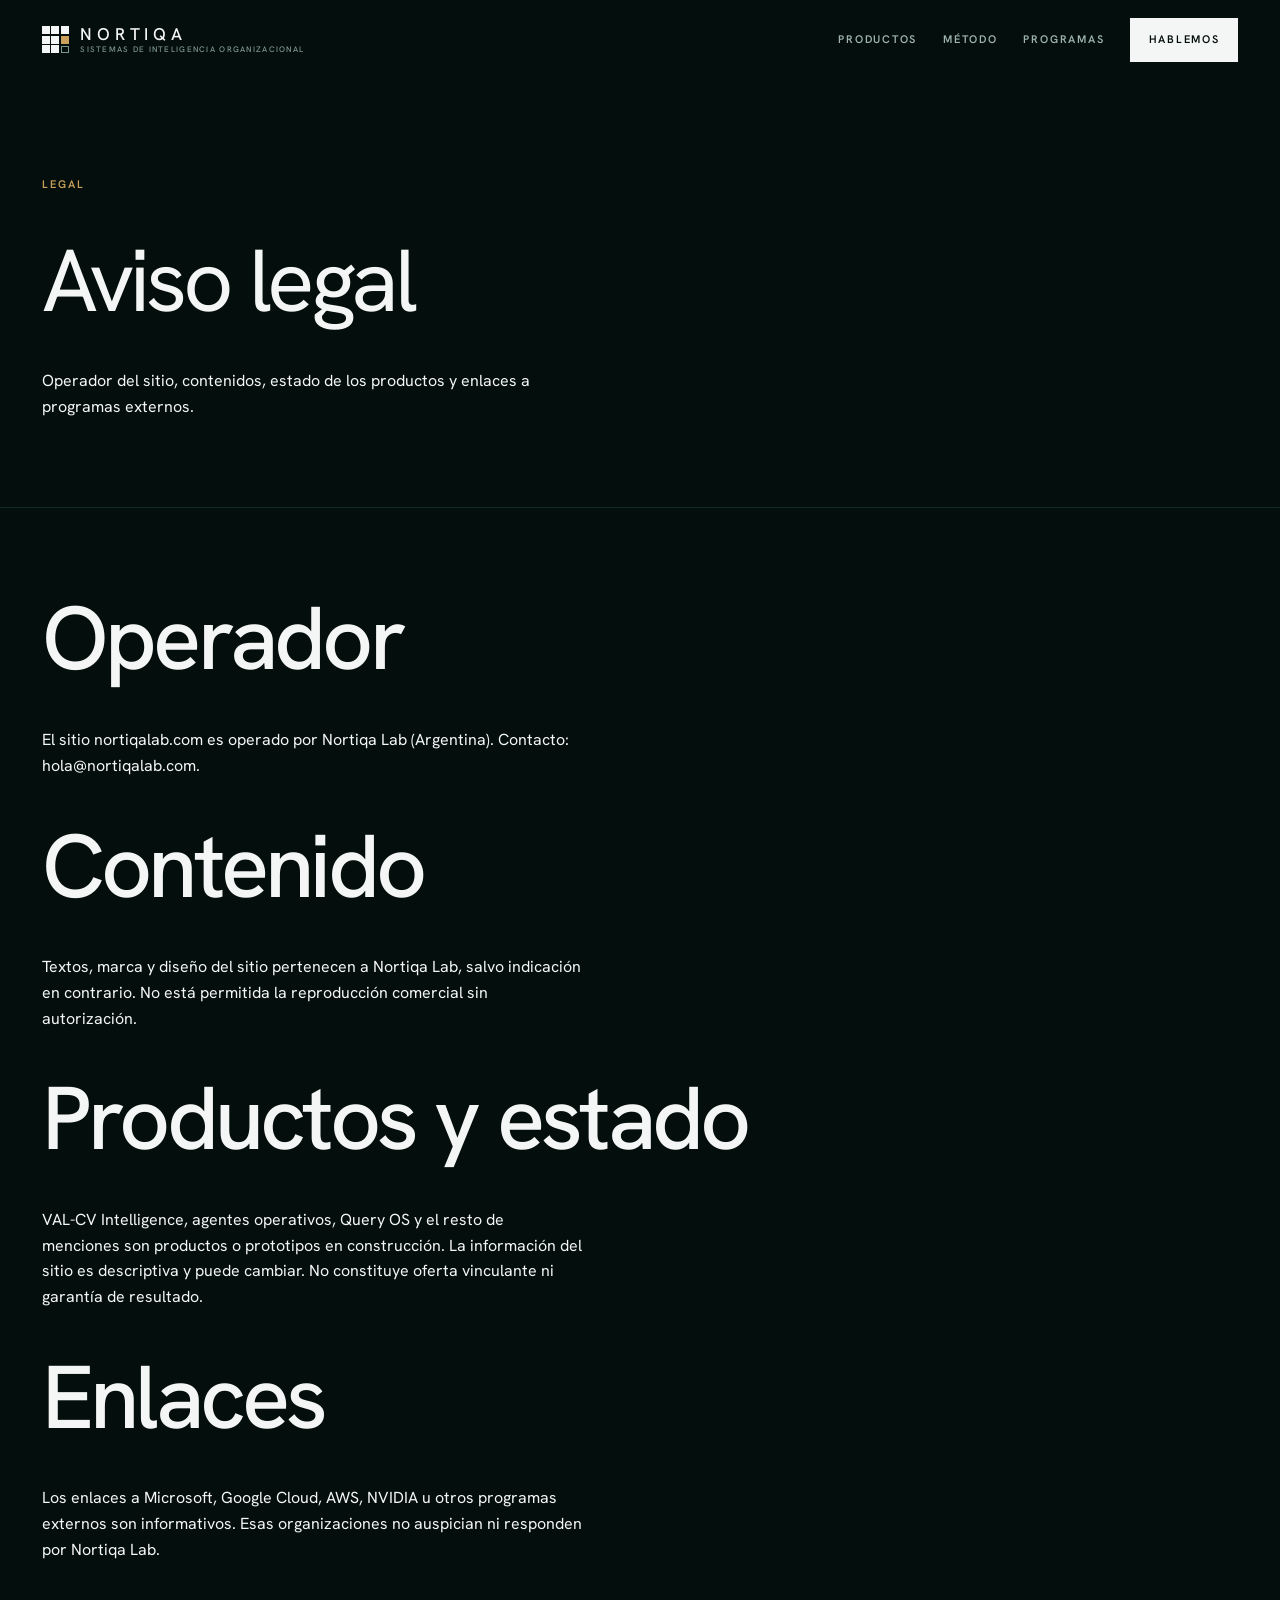
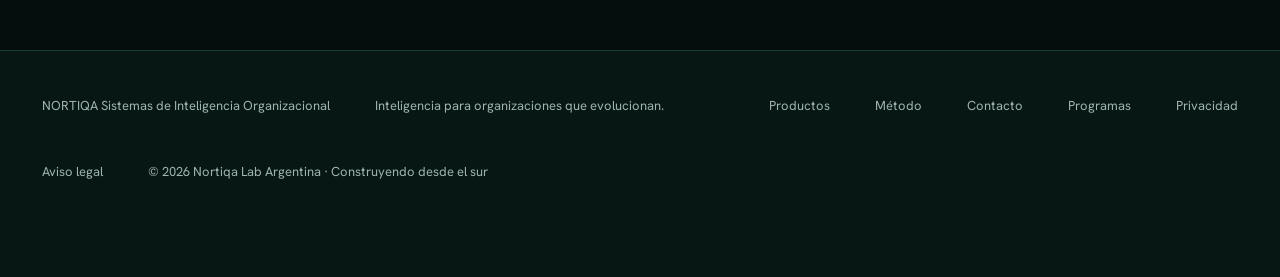
==== commit 3a2e4ff2: "El menu recorre la home, y las anclas dejan de quedar bajo el cromo Los cuatro items del menu apunta" ====
--- a/aviso-legal.html
+++ b/aviso-legal.html
@@ -20,11 +20,11 @@
       </button>
       <nav aria-label="Principal" id="nav-principal">
         <div id="nav-links">
-          <a href="productos-ia.html">Productos</a>
+          <a href="index.html#productos">Productos</a>
           <a href="index.html#metodo">Método</a>
-          <a href="programas-startup-ia.html">Programas</a>
+          <a href="index.html#roadmap">Programas</a>
         </div>
-        <a href="contacto.html">Hablemos  ↗ </a>
+        <a href="index.html#contacto">Hablemos</a>
       </nav>
     </header>
     <main id="contenido">
--- a/assets/css/styles.css
+++ b/assets/css/styles.css
@@ -716,6 +716,11 @@
   padding: var(--rhythm) var(--gutter);
   display: flex; flex-direction: column; gap: var(--rhythm-s);
   align-items: stretch;
+  /* La cabecera es `position: fixed`, así que un ancla deja el arranque de la
+     sección debajo de la barra. `scroll-margin-top` corre el punto de frenado
+     lo que mide el cromo — y como usa la variable, sigue sola al breakpoint de
+     56rem, donde la cabecera crece a 5.5rem. */
+  scroll-margin-top: var(--alto-cabecera);
 }
 
 /* El relleno: tapa la escena 3D, deja pasar el campo de módulos. */
@@ -760,6 +765,24 @@
    borde de la sección parecía un espejo. Igual no hace falta: el velo del
    hero ya termina en --void, así que la transición es continua sin él. */
 
+/* LA ONDA DE ENFOQUE. Va entre el relleno del capítulo (0) y el texto (2), en
+   la capa 1: por eso pisa el `z-index: 2` que `.cap > *` le pone a todo hijo
+   directo. Un `#id` gana sin trucos de orden.
+
+   El tamaño va EXPLÍCITO, como en `.haz`: un `<canvas>` es un elemento
+   reemplazado y con `inset` solo no se estira — se queda con sus 300×150 px
+   intrínsecos y se planta arriba a la izquierda.
+
+   `--onda-techo` es la intensidad y la lee `onda.js` de acá, no la trae
+   escrita. Es el único botón: 0 la apaga, 1 es la del pen a plena luz. */
+#onda {
+  position: absolute; inset: 0; z-index: 1;
+  width: 100%; height: 100%;
+  max-width: none; margin: 0;
+  display: block; pointer-events: none;
+  --onda-techo: 0.16;
+}
+
 .cap + .cap { border-top: 1px solid var(--rule-2); }
 
 /* El epígrafe SIEMPRE arriba del titular, nunca al costado.
@@ -893,8 +916,53 @@
    huérfana queda con una línea colgando sola. Por encima de 72rem entran las
    cinco en fila (regla más abajo); por debajo, apiladas. Apiladas las barras
    quedan una sobre otra, que también se lee como progresión. */
-.pasos { display: grid; grid-template-columns: minmax(0, 1fr); gap: 0 var(--rhythm-s); }
-.paso { display: flex; flex-direction: column; gap: 0.55rem; padding: 1.6rem 0; border-top: 1px solid var(--rule); position: relative; }
+/* `perspective` acá y no en cada paso: puesta en el padre, las cinco tarjetas
+   giran vistas desde el MISMO punto de fuga y el volteo se lee como un solo
+   gesto. En cada hija, cada una tendría su propia perspectiva y girarían como
+   cinco objetos sueltos que casualmente hacen lo mismo. */
+.pasos { display: grid; grid-template-columns: minmax(0, 1fr); gap: 0 var(--rhythm-s); perspective: 1400px; }
+
+/* Vidrio esmerilado: las tarjetas se apoyan sobre la onda, y sin fondo el
+   degradado les pasaba por encima del texto. El desenfoque la deja verse
+   —sigue moviéndose detrás— pero aplanada, que es para lo que sirve. */
+.paso {
+  display: flex; flex-direction: column; gap: 0.55rem;
+  padding: 1.6rem 1.1rem; border-top: 1px solid var(--rule); position: relative;
+  /* Sin tinte: sólo el desenfoque. `backdrop-filter` no necesita fondo —
+     trabaja sobre lo que hay detrás—, así que la tarjeta es vidrio limpio. */
+  background: transparent;
+  -webkit-backdrop-filter: blur(10px) saturate(115%);
+  backdrop-filter: blur(10px) saturate(115%);
+}
+
+/* El índice de cada paso, para escalonar el volteo y la barra. */
+.paso:nth-child(1) { --i: 0; }
+.paso:nth-child(2) { --i: 1; }
+.paso:nth-child(3) { --i: 2; }
+.paso:nth-child(4) { --i: 3; }
+.paso:nth-child(5) { --i: 4; }
+
+/* El volteo, uno atrás del otro. `backwards` los deja de canto ANTES de su
+   turno: sin eso los cinco se ven planos al entrar y recién después se voltean,
+   que es el gesto al revés.
+
+   Y va con `.en-vista`, o sea que sin JavaScript —o con movimiento reducido—
+   las tarjetas están puestas y las barras llenas desde el principio. La
+   animación agrega, no sostiene. */
+#metodo.en-vista .paso {
+  /* El eje va por el CENTRO de la tarjeta, no por su borde de arriba: gira
+     sobre sí misma en vez de caer colgada de la regla. */
+  transform-origin: center center;
+  animation: paso-voltea 900ms var(--ease) backwards;
+  animation-delay: calc(var(--i) * 260ms);
+}
+@keyframes paso-voltea {
+  /* `rotateY`: el eje es VERTICAL y la tarjeta gira como una puerta. Con
+     `rotateX` el eje es horizontal y se vuelca hacia adelante, que es el
+     otro gesto. */
+  from { opacity: 0; transform: rotateY(-84deg); }
+  to   { opacity: 1; transform: none; }
+}
 /* La marca dorada sobre la regla NO es un adorno: es dónde estás parado en el
    proceso. Antes los cinco pasos repetían el mismo 2.5rem —una barra al 25%
    dibujada cinco veces—, que es ruido. Ahora crece: 20, 40, 60, 80, 100.
@@ -903,20 +971,80 @@
    sólo después de validar el flujo»: una barra que se llena es exactamente eso,
    que nada avanza hasta que lo anterior está.
 
-   SIN animación, y a propósito. Roadmap ya tiene sus etapas apareciendo en
-   orden al entrar; si Método también se llenara, el gesto dejaría de ser un
-   momento y pasaría a ser un tic de la página. Que ésta se lea de un vistazo
-   es lo que hace que la otra se note. */
+   Acá decía «SIN animación, y a propósito», para que el gesto de Roadmap no
+   quedara como un tic más de la página. Cambió por pedido de Leandro: ahora
+   cada barra se llena CUANDO SU TARJETA TERMINA DE VOLTEARSE, así que no son
+   dos efectos sueltos — es uno solo, la tarjeta cae y entonces el proceso
+   avanza. */
 .paso::before {
   content: ""; position: absolute; top: -1px; left: 0;
   width: var(--avance, 20%); height: 3px; background: var(--acento);
   transition: width 220ms var(--ease);
 }
-.paso:nth-child(1) { --avance:  20%; }
-.paso:nth-child(2) { --avance:  40%; }
-.paso:nth-child(3) { --avance:  60%; }
-.paso:nth-child(4) { --avance:  80%; }
-.paso:nth-child(5) { --avance: 100%; }
+/* La barra arranca en 0 y se llena DESPUÉS del volteo de su propia tarjeta:
+   el retardo es el de su volteo más la duración del volteo. `backwards` la
+   mantiene en 0 hasta que le toca; cuando la animación termina vuelve a mandar
+   el `width` estático, que ya vale lo mismo. */
+#metodo.en-vista .paso::before {
+  animation: paso-barra 560ms var(--ease) backwards;
+  animation-delay: calc(var(--i) * 260ms + 900ms);
+}
+@keyframes paso-barra {
+  from { width: 0; }
+  to   { width: var(--avance, 20%); }
+}
+
+.paso:nth-child(1) { --avance:  20%; --meta:  20; }
+.paso:nth-child(2) { --avance:  40%; --meta:  40; }
+.paso:nth-child(3) { --avance:  60%; --meta:  60; }
+.paso:nth-child(4) { --avance:  80%; --meta:  80; }
+.paso:nth-child(5) { --avance: 100%; --meta: 100; }
+
+/* EL NÚMERO QUE VIAJA EN LA PUNTA DE LA BARRA.
+
+   Un custom property no se puede animar salvo que esté DECLARADO con su tipo:
+   sin `@property`, el navegador lo trata como un texto cualquiera y salta de 0
+   al final sin pasar por el medio. Declarado como `<integer>`, interpola — y
+   `counter-reset` lo convierte en algo que `content` puede escribir. Es la
+   única forma de contar en CSS sin JavaScript.
+
+   Va en `::after` y arranca INVISIBLE, porque el número no es información que
+   la tarjeta tenga que dar: la barra ya dice dónde estás. El número existe
+   sólo mientras la barra crece, y se apaga al llegar.
+
+   Por eso también es `aria-hidden` de hecho: un `::after` no entra en el árbol
+   de accesibilidad como contenido, así que no hay nada que anunciar. */
+@property --pct {
+  syntax: "<integer>";
+  initial-value: 0;
+  inherits: false;
+}
+
+.paso::after {
+  counter-reset: pct var(--pct);
+  content: counter(pct) "%";
+  position: absolute; top: 0.3rem; left: 0;
+  margin-left: 0.45rem;
+  font-size: 0.5625rem; font-weight: 600; letter-spacing: 0.12em;
+  color: var(--acento);
+  opacity: 0;
+  pointer-events: none;
+}
+
+/* El `left` recorre lo mismo que el ancho de la barra y con los mismos
+   tiempos, así que el número va montado en la punta. Aparece enseguida, se
+   apaga sobre el final: cuando la barra llega a su número, el número ya no
+   está. */
+#metodo.en-vista .paso::after {
+  animation: paso-cuenta 560ms var(--ease) backwards;
+  animation-delay: calc(var(--i) * 260ms + 900ms);
+}
+@keyframes paso-cuenta {
+  0%   { --pct: 0;           left: 0;              opacity: 0; }
+  14%  {                                           opacity: 1; }
+  78%  {                                           opacity: 1; }
+  100% { --pct: var(--meta); left: var(--avance);  opacity: 0; }
+}
 .paso .hud { color: var(--acento); }
 .paso p { color: var(--ink-2); font-size: 0.9375rem; }
 
@@ -1448,9 +1576,99 @@
    -------------------------------------------------------------------------- */
 .modulos {
   width: 2rem; height: 2rem;
-  fill: var(--acento);
+  /* Los módulos van OSCUROS, del color de la tinta del capítulo. Estaban en
+     `--acento` —oro— y con eso los cuatro iconos eran una mancha dorada que
+     competía con los números y los títulos. */
+  fill: var(--tinta);
+  /* El que se enciende. NO es `--acento`: en un capítulo claro eso vale
+     #7A6032, un oro apagado a propósito para que el TEXTO llegue a 4,5:1.
+     Esto no es texto, es un adorno, y puede usar el oro real del manual. */
+  --modulo-on: #C9A15B;
   flex: 0 0 auto;
   margin-bottom: 0.1rem;
+}
+
+/* ⚠️ `:nth-of-type` y NO `:nth-child`. `haz.js` inyecta un `<canvas class="haz">`
+   como PRIMER HIJO de `.tarjetas`, así que las cuatro tarjetas son los hijos 2
+   a 5. Con `nth-child` todo quedaba corrido una posición: la etapa 1 recibía la
+   animación de dos módulos, la 4 no recibía ninguna. `nth-of-type` cuenta sólo
+   entre `<article>`, y el canvas deja de estorbar.
+
+   La primera etapa es UN módulo: no hay gris por donde viajar, así que queda
+   encendido. Es el prototipo — uno, y andando. */
+#roadmap .tarjeta:nth-of-type(1) .modulos rect { fill: var(--modulo-on); }
+
+/* En las otras tres el módulo encendido RECORRE la grilla.
+
+   El ciclo dura lo mismo en las tres —4,2 s—, así que cuantos más módulos hay
+   más rápido salta: la etapa de nueve se lee como un barrido y la de dos como
+   un pulso lento. La progresión de la sección contada por la velocidad, que es
+   de lo que habla la sección.
+
+   Corre sólo con la sección en pantalla, como todo lo demás del sitio. */
+#roadmap.en-vista .tarjeta:nth-of-type(2) .modulos rect { animation: modulo-2 4200ms var(--ease) infinite; }
+#roadmap.en-vista .tarjeta:nth-of-type(3) .modulos rect { animation: modulo-4 4200ms var(--ease) infinite; }
+#roadmap.en-vista .tarjeta:nth-of-type(4) .modulos rect { animation: modulo-9 4200ms var(--ease) infinite; }
+
+#roadmap.en-vista .tarjeta:nth-of-type(2) .modulos rect:nth-of-type(2) { animation-delay: 2100ms; }
+
+/* 2×2: en el DOM las celdas van TL, TR, BL, BR. Con ese orden el encendido
+   salta en diagonal de TR a BL y se ve como un parpadeo, no como un
+   recorrido. Los retardos lo mandan en círculo: TL → TR → BR → BL. */
+#roadmap.en-vista .tarjeta:nth-of-type(3) .modulos rect:nth-of-type(2) { animation-delay: 1050ms; }
+#roadmap.en-vista .tarjeta:nth-of-type(3) .modulos rect:nth-of-type(4) { animation-delay: 2100ms; }
+#roadmap.en-vista .tarjeta:nth-of-type(3) .modulos rect:nth-of-type(3) { animation-delay: 3150ms; }
+
+/* 3×3: barrido por filas, que es el orden del DOM. */
+#roadmap.en-vista .tarjeta:nth-of-type(4) .modulos rect:nth-of-type(2) { animation-delay:  467ms; }
+#roadmap.en-vista .tarjeta:nth-of-type(4) .modulos rect:nth-of-type(3) { animation-delay:  933ms; }
+#roadmap.en-vista .tarjeta:nth-of-type(4) .modulos rect:nth-of-type(4) { animation-delay: 1400ms; }
+#roadmap.en-vista .tarjeta:nth-of-type(4) .modulos rect:nth-of-type(5) { animation-delay: 1867ms; }
+#roadmap.en-vista .tarjeta:nth-of-type(4) .modulos rect:nth-of-type(6) { animation-delay: 2333ms; }
+#roadmap.en-vista .tarjeta:nth-of-type(4) .modulos rect:nth-of-type(7) { animation-delay: 2800ms; }
+#roadmap.en-vista .tarjeta:nth-of-type(4) .modulos rect:nth-of-type(8) { animation-delay: 3267ms; }
+#roadmap.en-vista .tarjeta:nth-of-type(4) .modulos rect:nth-of-type(9) { animation-delay: 3733ms; }
+
+/* El encendido SUBE rápido y BAJA lento, como los módulos del precargador
+   —que no saltan de un color al otro, se funden con `transition: 240ms
+   var(--ease)`—. Acá el mismo gesto en keyframes:
+
+     sube en un tercio de su turno · se sostiene hasta el final del turno ·
+     se apaga en el doble de tiempo que tardó en prender
+
+   La bajada se solapa con la subida del módulo siguiente, y ese solape es lo
+   que hace que se lea como un cuadro QUE VIAJA y no como luces que parpadean
+   por turnos: siempre hay uno encendido y otro apagándose atrás.
+
+   Los porcentajes cambian con N porque el turno de cada módulo es 1/N del
+   ciclo: a más módulos, turno más corto, y el mismo gesto comprimido. */
+@keyframes modulo-2 {
+  0%   { fill: var(--tinta); }
+  17%  { fill: var(--modulo-on); }
+  50%  { fill: var(--modulo-on); }
+  83%  { fill: var(--tinta); }
+  100% { fill: var(--tinta); }
+}
+@keyframes modulo-4 {
+  0%   { fill: var(--tinta); }
+  8%   { fill: var(--modulo-on); }
+  25%  { fill: var(--modulo-on); }
+  42%  { fill: var(--tinta); }
+  100% { fill: var(--tinta); }
+}
+@keyframes modulo-9 {
+  0%   { fill: var(--tinta); }
+  3.7% { fill: var(--modulo-on); }
+  11%  { fill: var(--modulo-on); }
+  24%  { fill: var(--tinta); }
+  100% { fill: var(--tinta); }
+}
+
+@media (prefers-reduced-motion: reduce) {
+  /* La regla global deja la duración en nada, así que las animaciones terminan
+     en su último cuadro: TODO oscuro y ningún módulo encendido. Se deja el
+     primero prendido a mano, que es el estado quieto que tiene sentido. */
+  #roadmap .modulos rect:nth-of-type(1) { fill: var(--modulo-on); }
 }
 
 /* La entrada: las cuatro etapas aparecen EN ORDEN cuando la sección entra en
@@ -1940,14 +2158,30 @@
   }
 }
 
-/* COLOCACIÓN — lo único que se agrega, y va aparte para no ensuciar la copia.
-   El centrado NO puede ir en `transform`: el keyframe escribe ahí y se llevaría
-   puesto el `translate`. Va en `left`/`top` con el radio restado. */
-.spinner {
+/* EL ENVOLTORIO. Lleva la colocación y el rótulo; el `.spinner` de arriba
+   queda tal como se publica.
+
+   Existe por dos razones. Una: el `.spinner` gira, así que el rótulo no puede
+   vivir adentro de él —giraría—, y necesita un padre quieto que los alinee a
+   los dos. La otra: en teléfono el mapa deja de ser un diagrama y se vuelve
+   una grilla de piezas; con el núcleo repartido en dos elementos sueltos y
+   absolutos, los dos se quedaban flotando encima de los chips. Juntos, se
+   mueven juntos. */
+.nucleo {
   position: absolute;
   left: calc(50% - 50px);
   top:  calc(50% - 50px);
+  width: 100px; height: 100px;
+  display: grid; place-items: center;
   pointer-events: none;
+}
+
+/* COLOCACIÓN del componente — lo único que se le agrega, aparte para no
+   ensuciar la copia. El centrado NO puede ir en `transform`: el keyframe
+   escribe ahí y se llevaría puesto el `translate`. */
+.spinner {
+  position: absolute;
+  left: 0; top: 0;
   /* 5,1 s en vez de 1,7: el triple de lento. El original es un LOADER y tiene
      que verse ocupado; acá es el latido de un núcleo en un diagrama que se mira
      mientras se lee al lado. La regla de arriba conserva el valor publicado. */
@@ -1963,12 +2197,13 @@
    el rótulo. Va DESPUÉS del `.spinner` en el marcado, así queda encima sin
    necesidad de `z-index`. */
 .nucleo-texto {
-  position: absolute; left: 50%; top: 50%;
-  transform: translate(-50%, -50%);
+  /* `relative` y no `absolute`: lo centra el `place-items` del envoltorio. El
+     `relative` es sólo para que quede por encima del `.spinner`, que sí es
+     absoluto, sin tener que inventar un `z-index`. */
+  position: relative;
   display: grid; justify-items: center; gap: 0.15rem;
   text-align: center;
   color: var(--tinta);
-  pointer-events: none;
 }
 .nucleo-texto > strong { font-size: var(--step-2); font-weight: 600; letter-spacing: 0.06em; line-height: 1; }
 .nucleo-texto > small  { color: var(--tinta); opacity: 0.68; font-size: 0.5rem; }
@@ -1991,18 +2226,31 @@
        ancho de la caja —medido: 587 px a 700 de ventana—. En grilla,
        `grid-column: 1 / -1` le da la fila entera sin tocarle el tamaño. */
     display: grid;
-    grid-template-columns: repeat(auto-fit, minmax(min(100%, 7rem), 1fr));
+    /* Columnas CONTADAS, no `auto-fit`. Con `auto-fit` el navegador mete las
+       que entren y las seis piezas caían 5+1: una huérfana sola en la última
+       fila. Son seis, así que 2 o 3 columnas las reparten parejo siempre. */
+    grid-template-columns: repeat(2, minmax(0, 1fr));
     justify-items: center; align-items: center;
     gap: 0.6rem;
     padding: 1.25rem;
   }
   .mapa::before, .mapa::after { display: none; }
-  .mapa-nucleo {
-    position: static; transform: none;
+  /* El núcleo entero —aro y rótulo— toma la fila completa arriba de las
+     piezas. `relative` porque el `.spinner` de adentro es absoluto y necesita
+     a quién agarrarse; si acá quedara `static`, se iría a buscar el `.mapa` y
+     volvería a caer encima de los chips. */
+  .nucleo {
+    position: relative;
+    left: auto; top: auto;
     grid-column: 1 / -1;
-    width: clamp(4rem, 3rem + 6vw, 5rem);
+    justify-self: center;
   }
   .mapa-item { position: static; }
+}
+
+/* Tres columnas en cuanto entran: 3+3 en vez de 2+2+2. */
+@media (min-width: 30rem) and (max-width: 48rem) {
+  .mapa { grid-template-columns: repeat(3, minmax(0, 1fr)); }
 }
 
 
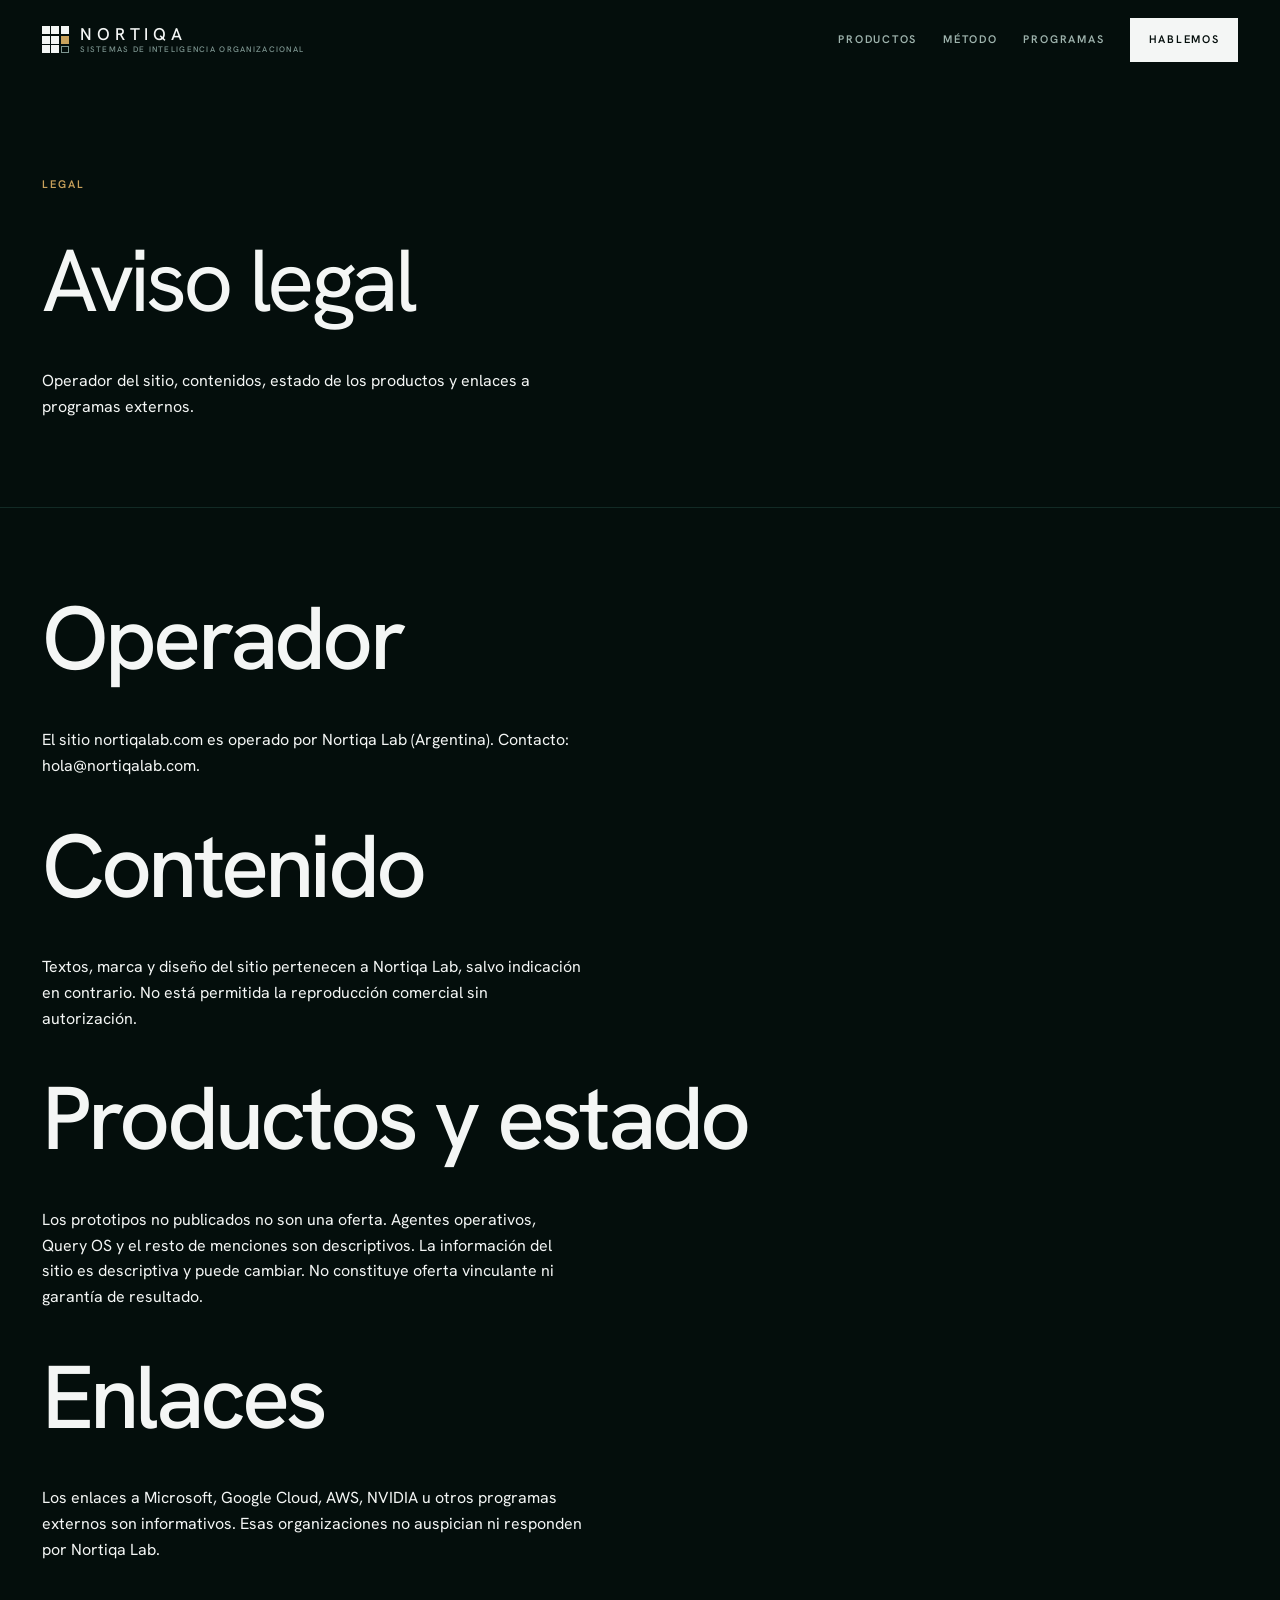
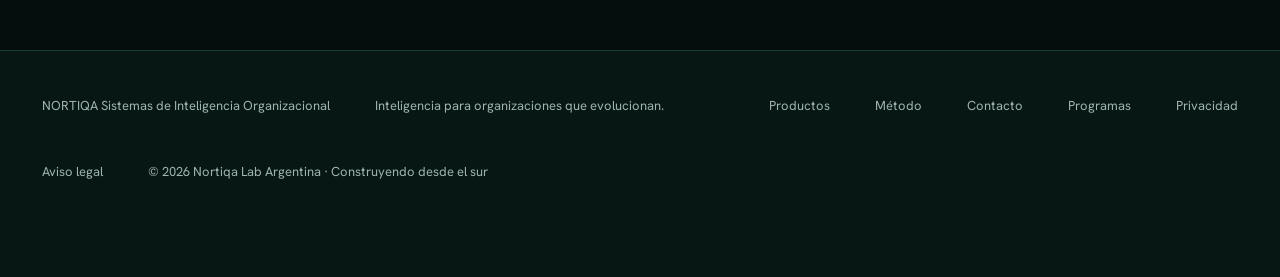
==== commit 705f9756: "Saca VAL-CV del sitio Trabajo hecho directamente sobre el clon de produccion y rescatado de ahi: est" ====
--- a/aviso-legal.html
+++ b/aviso-legal.html
@@ -3,8 +3,10 @@
   <head>
     <meta charset="utf-8">
     <meta name="viewport" content="width=device-width, initial-scale=1">
-    <meta name="robots" content="noindex, nofollow">
     <title>Aviso legal – Nortiqa Lab</title>
+    <link rel="icon" href="favicon.ico" sizes="32x32">
+    <link rel="icon" href="assets/img/favicon.svg" type="image/svg+xml">
+    <link rel="apple-touch-icon" href="assets/img/apple-touch-icon.png">
     <link rel="stylesheet" href="assets/css/styles.css">
     <script src="assets/js/app.js" defer></script>
   </head>
@@ -39,7 +41,7 @@
         <h2>Contenido</h2>
         <p>Textos, marca y diseño del sitio pertenecen a Nortiqa Lab, salvo indicación en contrario. No está permitida la reproducción comercial sin autorización.</p>
         <h2>Productos y estado</h2>
-        <p>VAL-CV Intelligence, agentes operativos, Query OS y el resto de menciones son productos o prototipos en construcción. La información del sitio es descriptiva y puede cambiar. No constituye oferta vinculante ni garantía de resultado.</p>
+        <p>Los prototipos no publicados no son una oferta. Agentes operativos, Query OS y el resto de menciones son descriptivos. La información del sitio es descriptiva y puede cambiar. No constituye oferta vinculante ni garantía de resultado.</p>
         <h2>Enlaces</h2>
         <p>Los enlaces a Microsoft, Google Cloud, AWS, NVIDIA u otros programas externos son informativos. Esas organizaciones no auspician ni responden por Nortiqa Lab.</p>
       </section>
--- a/assets/css/styles.css
+++ b/assets/css/styles.css
@@ -1884,9 +1884,6 @@
   #hero > .tira > .capacidad { padding-block: 0.65rem; }
 }
 
-/* --------------------------------------------------------------------------
-   16. Carrusel de marcas (`LogoCarousel` de cult-ui)
-   -------------------------------------------------------------------------- */
 
 /* Tres ventanas centradas; en cada una los logos se turnan. El original usa
    `motion/react` con un resorte; acá el movimiento lo hacen transiciones CSS y
@@ -1903,31 +1900,9 @@
 /* SEIS columnas y no cinco. Con cinco, los dos tramos donde la barra envuelve
    dejaban una huérfana: 3 columnas daban 3+2 y 2 columnas daban 2+2+1. Seis es
    divisible por los tres repartos —6, 3 y 2— así que ninguno deja sobrante. */
-.marcas {
-  display: grid;
-  grid-template-columns: repeat(6, minmax(0, 1fr));
-  align-items: center;
-  justify-items: center;
-  gap: 0;
-  max-width: none;
-  width: auto;
-  margin-inline: calc(var(--gutter) * -1);
-  /* Sin `margin-top`: `.cap` ya separa a sus hijos con `gap: var(--rhythm-s)`,
-     y el margen lo duplicaba —96 px desde el fondo de la columna más alta—.
-     Mismo caso que la medición en el pie. */
-}
-
-.marca-col {
-  position: relative;
-  width: 100%;
-  height: clamp(2.6rem, 2.2rem + 2vw, 4rem);
-}
+
 /* Escalonado entre columnas, una por una: es `transition-delay` y no un
    temporizador por columna, así el reloj sigue siendo uno solo. */
-.marca-col:nth-child(2) .marca { transition-delay: 150ms; }
-.marca-col:nth-child(3) .marca { transition-delay: 300ms; }
-.marca-col:nth-child(4) .marca { transition-delay: 450ms; }
-.marca-col:nth-child(5) .marca { transition-delay: 600ms; }
 
 /* Menos columnas en pantallas angostas: con `auto-fit` el navegador armaría
    tantas como entren y las cinco quedarían apretadas a un costado. */
@@ -1935,30 +1910,8 @@
 @media (max-width: 40rem) { .marcas { grid-template-columns: repeat(2, minmax(0, 1fr)); } }
 
 /* Reposo: esperando abajo, invisible y desenfocado. */
-.marca {
-  position: absolute; inset: 0;
-  display: grid; place-items: center;
-  opacity: 0;
-  transform: translateY(10%);
-  filter: blur(8px);
-  transition: opacity 500ms var(--ease), transform 500ms var(--ease), filter 500ms var(--ease);
-}
-.marca svg {
-  width: 100%; height: 100%;
-  max-width: 2.6rem; max-height: 2.6rem;
-  fill: var(--ink-2);
-  transition: fill 220ms var(--ease);
-}
-.marca.on { opacity: 1; transform: none; filter: none; }
 /* Saliendo: hacia arriba. Es un estado aparte del de reposo porque el que se va
    sube y el que espera está abajo; con una sola clase no se distinguen. */
-.marca.sale {
-  opacity: 0;
-  transform: translateY(-20%);
-  filter: blur(6px);
-  transition-duration: 300ms;
-}
-.marcas:hover .marca.on svg { fill: var(--acento); }
 
 
 /* --------------------------------------------------------------------------
@@ -2057,7 +2010,6 @@
    MISMOS cortes: oculto por debajo de 88rem, marcadores sin etiqueta hasta
    104rem, con etiquetas por encima. El relleno va simétrico para que la fila
    no quede corrida. */
-.marcas { padding-inline: var(--gutter); }
 @media (min-width: 104rem) { .marcas { padding-inline: calc(var(--gutter) + 8rem); } }
 
 
